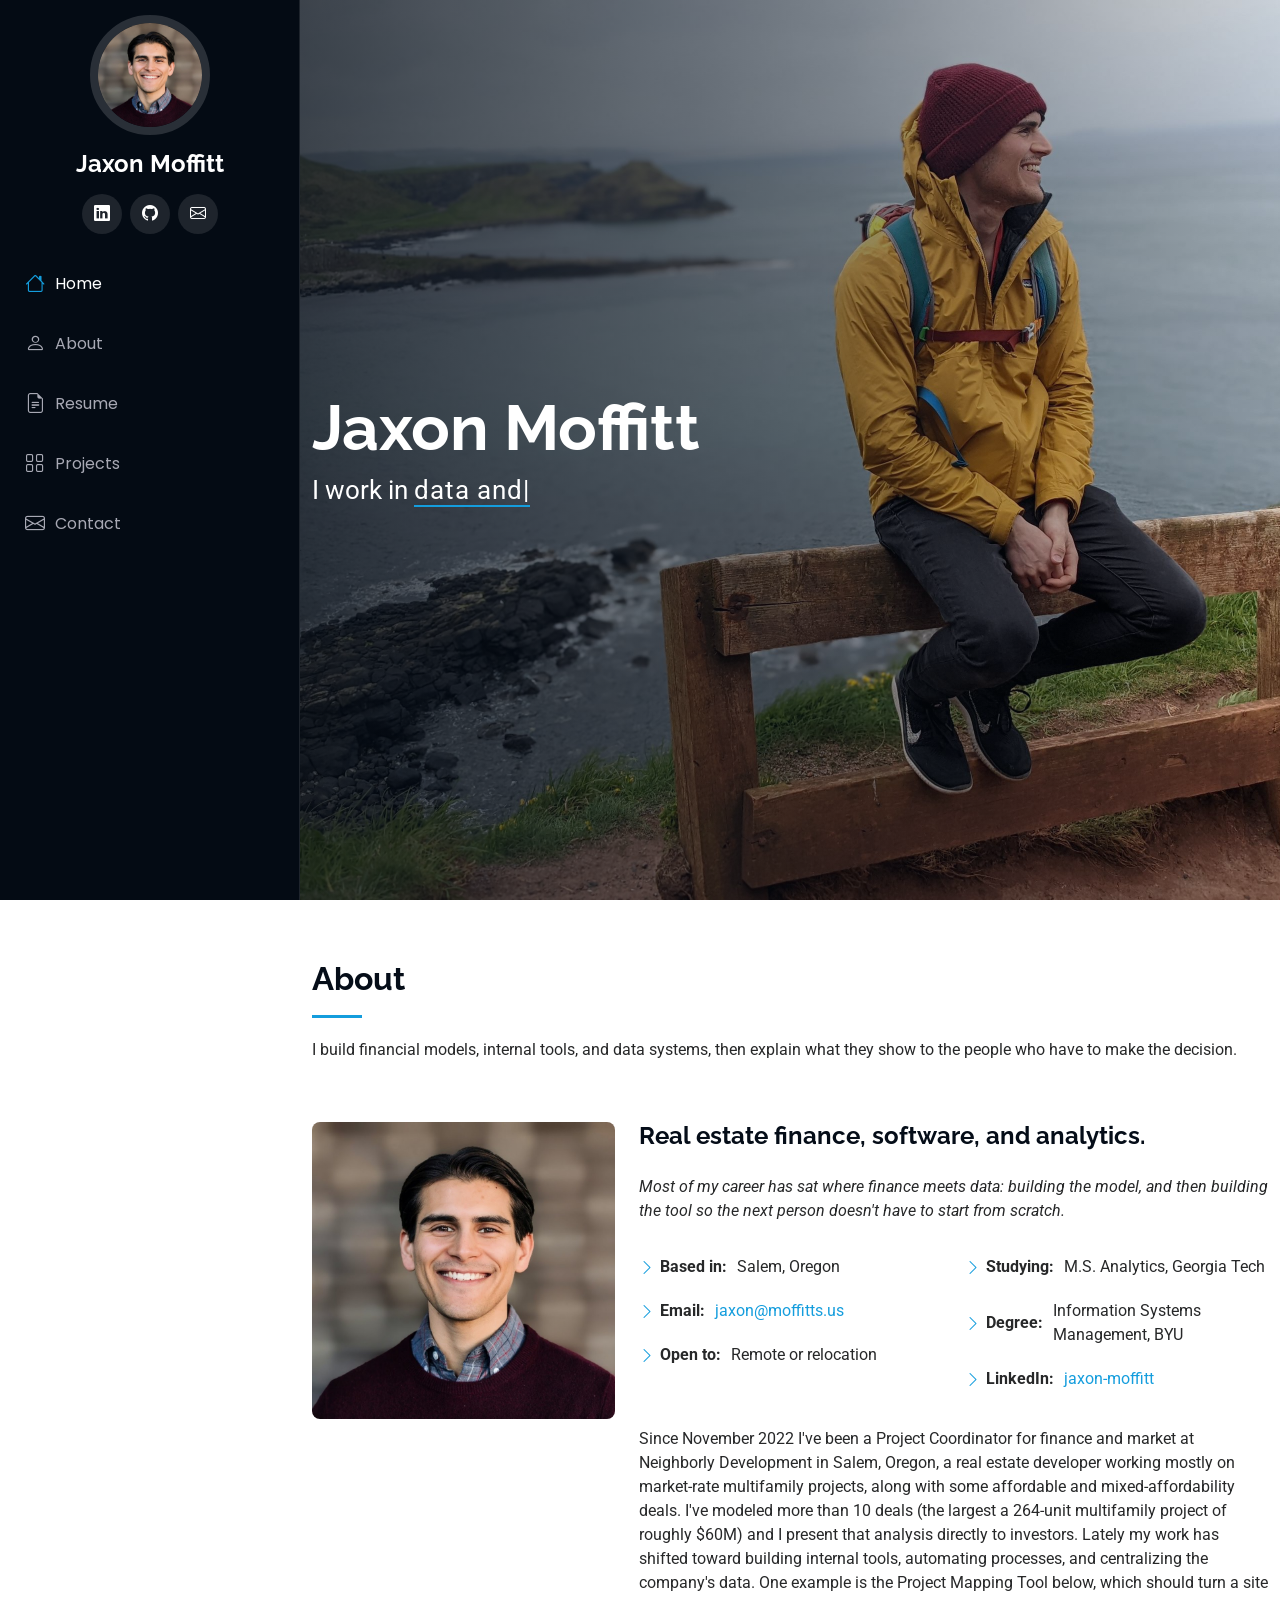
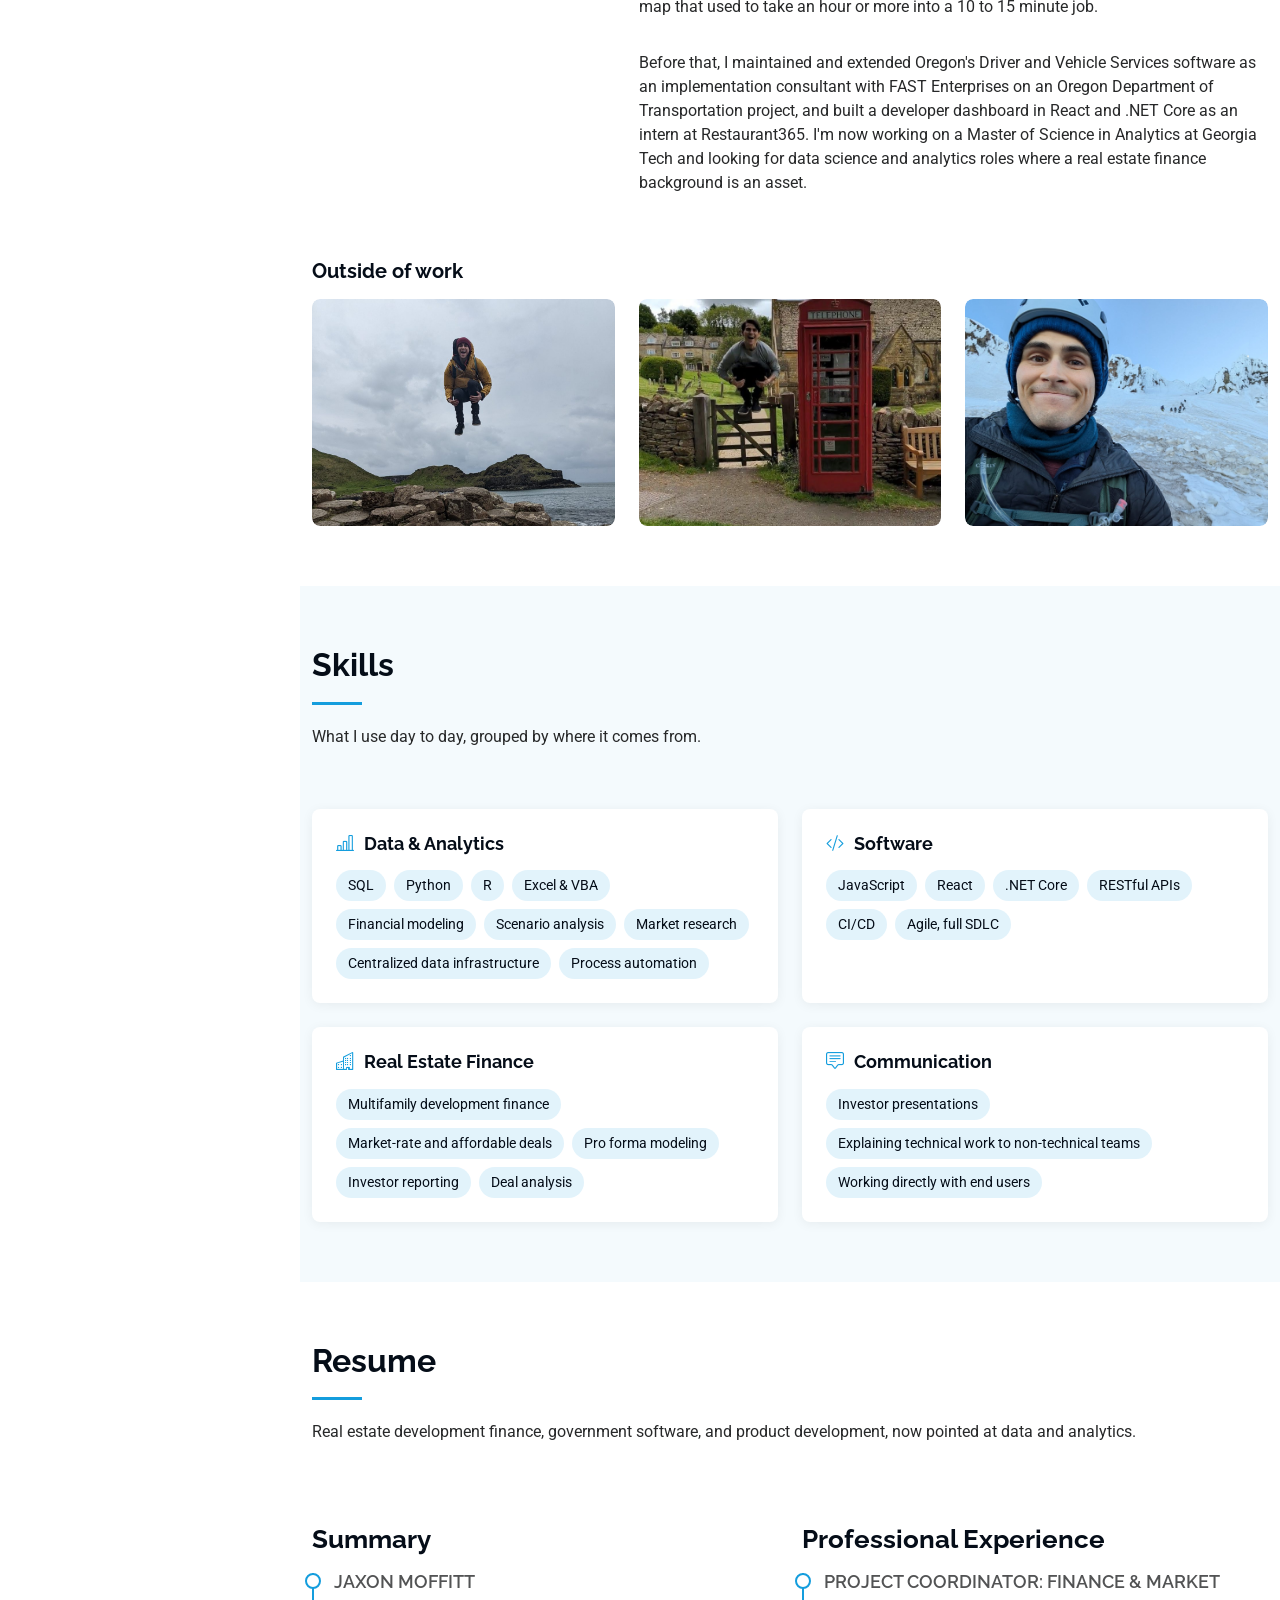
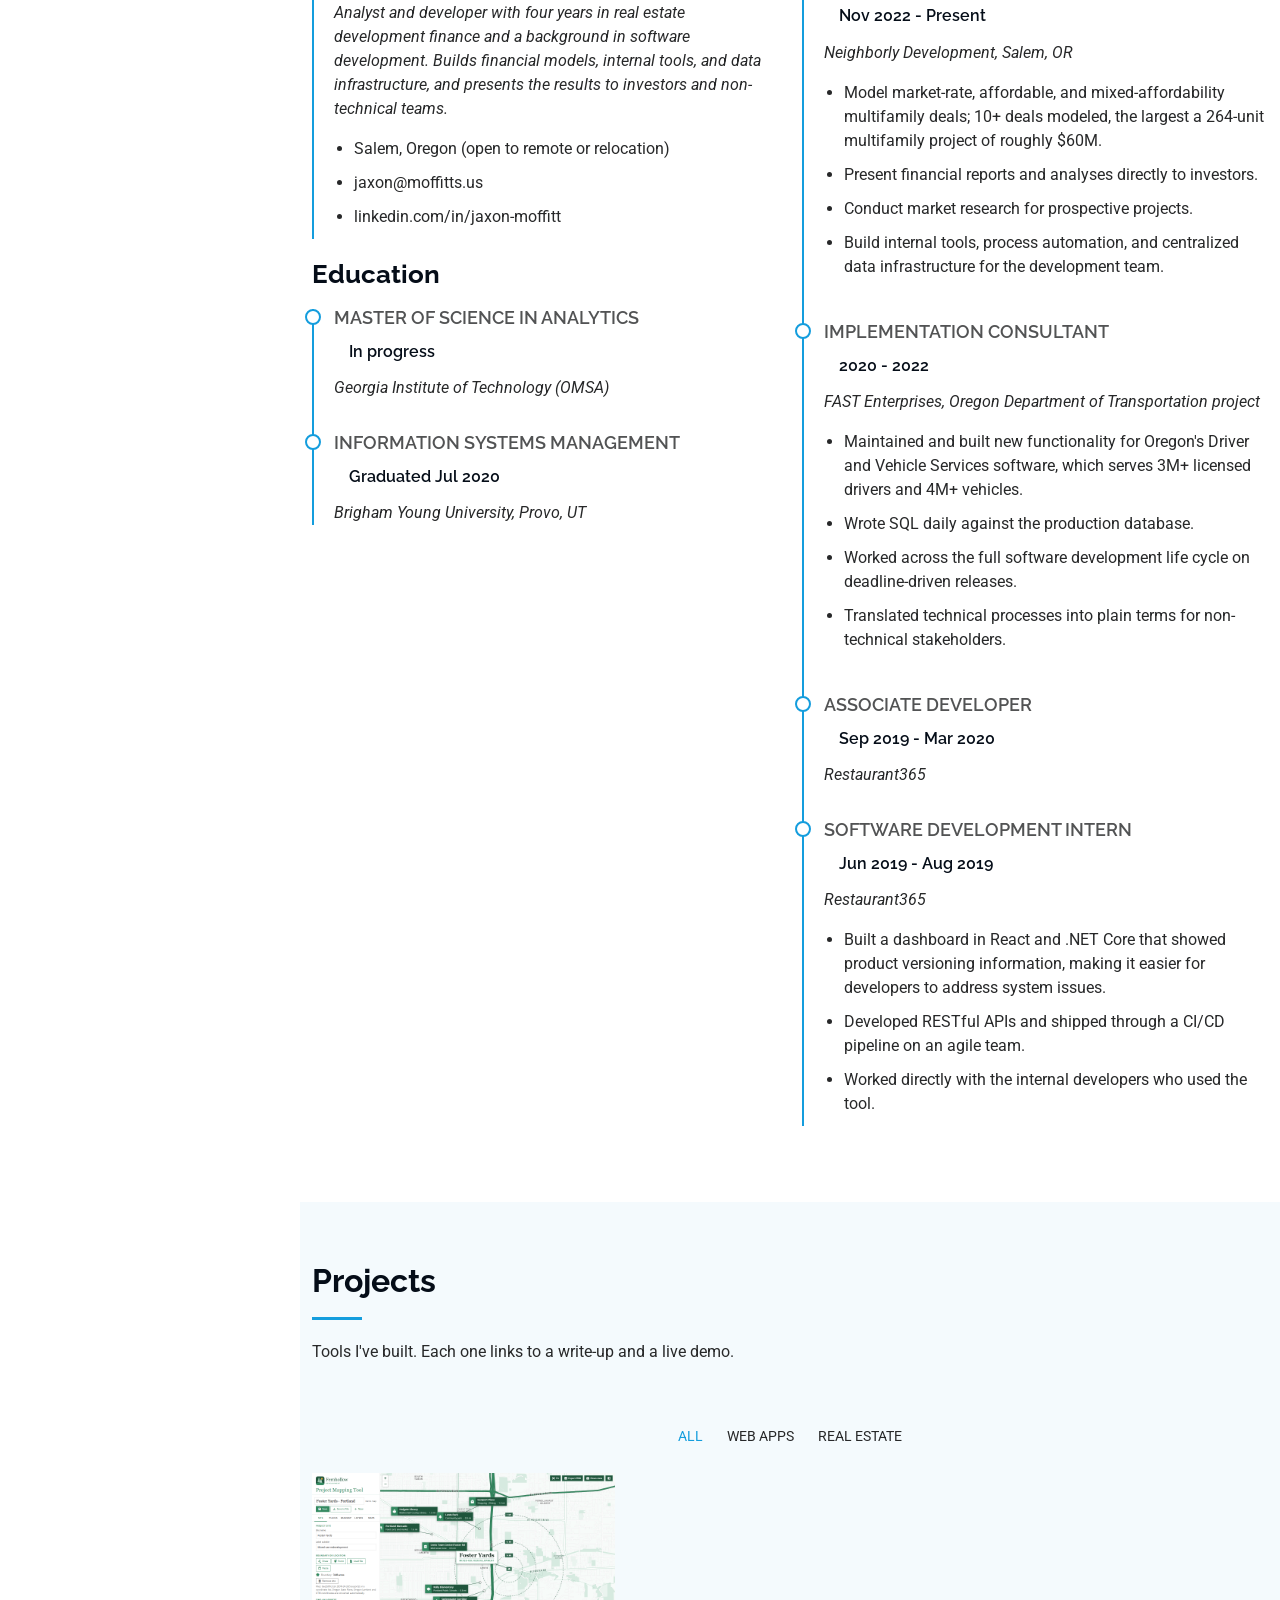
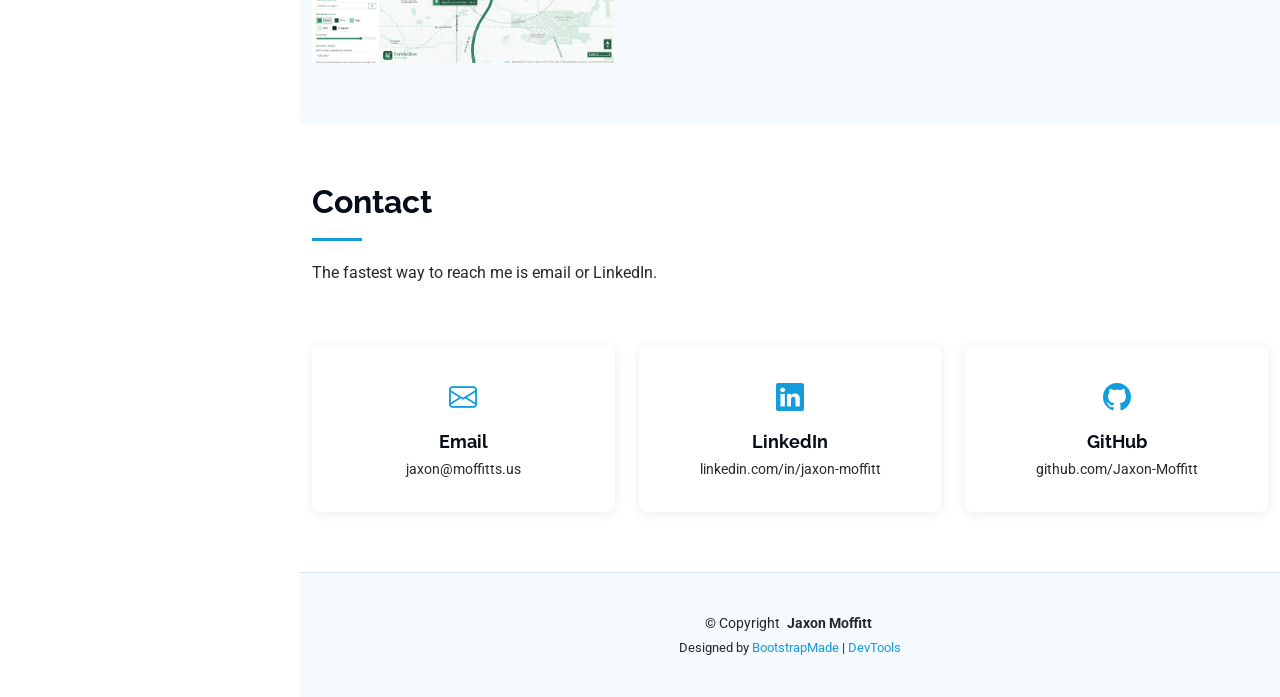
==== index.html @ 182c4005 "Add Restaurant365 Associate Developer role; trim resume and skills - Add Associate Developer, Restau" ====
<!DOCTYPE html>
<html lang="en">

<head>
  <meta charset="utf-8">
  <meta content="width=device-width, initial-scale=1.0" name="viewport">
  <title>Jaxon Moffitt | Data, Analytics &amp; Real Estate Finance</title>
  <meta content="Portfolio of Jaxon Moffitt: data and analytics, internal tools, and real estate development finance." name="description">
  <meta content="Jaxon Moffitt, data analytics, real estate finance, multifamily development, financial modeling, SQL, portfolio" name="keywords">

  <!-- Favicons -->
  <link href="assets/img/favicon.svg" rel="icon" type="image/svg+xml">
  <link href="assets/img/favicon.png" rel="icon" type="image/png">
  <link href="assets/img/apple-touch-icon.png" rel="apple-touch-icon">

  <!-- Fonts -->
  <link href="https://fonts.googleapis.com" rel="preconnect">
  <link href="https://fonts.gstatic.com" rel="preconnect" crossorigin>
  <link href="https://fonts.googleapis.com/css2?family=Roboto:ital,wght@0,300;0,400;0,500;0,700;1,400&family=Poppins:wght@300;400;500;600;700&family=Raleway:wght@400;500;600;700;800&display=swap" rel="stylesheet">

  <!-- Vendor CSS Files -->
  <link href="assets/vendor/bootstrap/css/bootstrap.min.css" rel="stylesheet">
  <link href="assets/vendor/bootstrap-icons/bootstrap-icons.css" rel="stylesheet">
  <link href="assets/vendor/aos/aos.css" rel="stylesheet">
  <link href="assets/vendor/glightbox/css/glightbox.min.css" rel="stylesheet">

  <!-- Main CSS File -->
  <link href="assets/css/main.css" rel="stylesheet">
  <link href="assets/css/custom.css" rel="stylesheet">

  <!-- =======================================================
  * Template Name: iPortfolio
  * Template URL: https://bootstrapmade.com/iportfolio-bootstrap-portfolio-websites-template/
  * Updated: Jun 29 2024 with Bootstrap v5.3.3
  * Author: BootstrapMade.com
  * License: https://bootstrapmade.com/license/
  ======================================================== -->
</head>

<body class="index-page">

  <header id="header" class="header dark-background d-flex flex-column">
    <i class="header-toggle d-xl-none bi bi-list"></i>

    <div class="profile-img">
      <img src="assets/img/site/profile.jpg" alt="Jaxon Moffitt" class="img-fluid rounded-circle">
    </div>

    <a href="index.html" class="logo d-flex align-items-center justify-content-center">
      <h1 class="sitename">Jaxon Moffitt</h1>
    </a>

    <div class="social-links text-center">
      <a href="https://www.linkedin.com/in/jaxon-moffitt" class="linkedin" target="_blank" rel="noopener" aria-label="LinkedIn"><i class="bi bi-linkedin"></i></a>
      <a href="https://github.com/Jaxon-Moffitt" class="github" target="_blank" rel="noopener" aria-label="GitHub"><i class="bi bi-github"></i></a>
      <a href="mailto:jaxon@moffitts.us" class="email" aria-label="Email"><i class="bi bi-envelope"></i></a>
    </div>

    <nav id="navmenu" class="navmenu">
      <ul>
        <li><a href="#hero" class="active"><i class="bi bi-house navicon"></i>Home</a></li>
        <li><a href="#about"><i class="bi bi-person navicon"></i> About</a></li>
        <li><a href="#resume"><i class="bi bi-file-earmark-text navicon"></i> Resume</a></li>
        <li><a href="#portfolio"><i class="bi bi-grid navicon"></i> Projects</a></li>
        <li><a href="#contact"><i class="bi bi-envelope navicon"></i> Contact</a></li>
      </ul>
    </nav>

  </header>

  <main class="main">

    <!-- Hero Section -->
    <section id="hero" class="hero section dark-background">

      <img src="assets/img/site/hero.jpg" alt="" data-aos="fade-in" class="">

      <div class="container" data-aos="fade-up" data-aos-delay="100">
        <h2>Jaxon Moffitt</h2>
        <p>I work in <span class="typed" data-typed-items="data and analytics, real estate finance, internal tools, process automation">data and analytics</span><span class="typed-cursor typed-cursor--blink" aria-hidden="true"></span><span class="typed-cursor typed-cursor--blink" aria-hidden="true"></span></p>
      </div>

    </section><!-- /Hero Section -->

    <!-- About Section -->
    <section id="about" class="about section">

      <!-- Section Title -->
      <div class="container section-title" data-aos="fade-up">
        <h2>About</h2>
        <p>I build financial models, internal tools, and data systems, then explain what they show to the people who have to make the decision.</p>
      </div><!-- End Section Title -->

      <div class="container" data-aos="fade-up" data-aos-delay="100">

        <div class="row gy-4 justify-content-center">
          <div class="col-lg-4">
            <img src="assets/img/site/about.jpg" class="img-fluid about-photo" alt="Jaxon Moffitt">
          </div>
          <div class="col-lg-8 content">
            <h2>Real estate finance, software, and analytics.</h2>
            <p class="fst-italic py-3">
              Most of my career has sat where finance meets data: building the model, and then building the tool so the next person doesn't have to start from scratch.
            </p>
            <div class="row">
              <div class="col-lg-6">
                <ul>
                  <li><i class="bi bi-chevron-right"></i> <strong>Based in:</strong> <span>Salem, Oregon</span></li>
                  <li><i class="bi bi-chevron-right"></i> <strong>Email:</strong> <span><a href="mailto:jaxon@moffitts.us">jaxon@moffitts.us</a></span></li>
                  <li><i class="bi bi-chevron-right"></i> <strong>Open to:</strong> <span>Remote or relocation</span></li>
                </ul>
              </div>
              <div class="col-lg-6">
                <ul>
                  <li><i class="bi bi-chevron-right"></i> <strong>Studying:</strong> <span>M.S. Analytics, Georgia Tech</span></li>
                  <li><i class="bi bi-chevron-right"></i> <strong>Degree:</strong> <span>Information Systems Management, BYU</span></li>
                  <li><i class="bi bi-chevron-right"></i> <strong>LinkedIn:</strong> <span><a href="https://www.linkedin.com/in/jaxon-moffitt" target="_blank" rel="noopener">jaxon-moffitt</a></span></li>
                </ul>
              </div>
            </div>
            <p class="py-3">
              Since November 2022 I've been a Project Coordinator for finance and market at Neighborly Development in Salem, Oregon, a real estate developer working mostly on market-rate multifamily projects, along with some affordable and mixed-affordability deals. I've modeled more than 10 deals (the largest a 264-unit multifamily project of roughly $60M) and I present that analysis directly to investors. Lately my work has shifted toward building internal tools, automating processes, and centralizing the company's data. One example is the Project Mapping Tool below, which should turn a site map that used to take an hour or more into a 10 to 15 minute job.
            </p>
            <p>
              Before that, I maintained and extended Oregon's Driver and Vehicle Services software as an implementation consultant with FAST Enterprises on an Oregon Department of Transportation project, and built a developer dashboard in React and .NET Core as an intern at Restaurant365. I'm now working on a Master of Science in Analytics at Georgia Tech and looking for data science and analytics roles where a real estate finance background is an asset.
            </p>
          </div>
        </div>

        <div class="life-photos" data-aos="fade-up" data-aos-delay="150">
          <h3>Outside of work</h3>
          <div class="row gy-3">
            <div class="col-md-4">
              <a href="assets/img/site/life-causeway-jump.jpg" class="glightbox" data-gallery="life"><img src="assets/img/site/life-causeway-jump.jpg" class="img-fluid" alt="Jaxon jumping on the basalt columns of the Giant's Causeway"></a>
            </div>
            <div class="col-md-4">
              <a href="assets/img/site/life-phone-box.jpg" class="glightbox" data-gallery="life"><img src="assets/img/site/life-phone-box.jpg" class="img-fluid" alt="Jaxon jumping next to a red telephone box"></a>
            </div>
            <div class="col-md-4">
              <a href="assets/img/site/life-mountain.jpg" class="glightbox" data-gallery="life"><img src="assets/img/site/life-mountain.jpg" class="img-fluid" alt="Jaxon in a climbing helmet on a snowy mountain"></a>
            </div>
          </div>
        </div>

      </div>

    </section><!-- /About Section -->

    <!-- Skills Section -->
    <section id="skills" class="skills section light-background">

      <!-- Section Title -->
      <div class="container section-title" data-aos="fade-up">
        <h2>Skills</h2>
        <p>What I use day to day, grouped by where it comes from.</p>
      </div><!-- End Section Title -->

      <div class="container" data-aos="fade-up" data-aos-delay="100">

        <div class="row gy-4">

          <div class="col-lg-6">
            <div class="skill-group">
              <h4><i class="bi bi-bar-chart-line"></i> Data &amp; Analytics</h4>
              <ul class="skill-tags">
                <li>SQL</li>
                <li>Python</li>
                <li>R</li>
                <li>Excel &amp; VBA</li>
                <li>Financial modeling</li>
                <li>Scenario analysis</li>
                <li>Market research</li>
                <li>Centralized data infrastructure</li>
                <li>Process automation</li>
              </ul>
            </div>
          </div>

          <div class="col-lg-6">
            <div class="skill-group">
              <h4><i class="bi bi-code-slash"></i> Software</h4>
              <ul class="skill-tags">
                <li>JavaScript</li>
                <li>React</li>
                <li>.NET Core</li>
                <li>RESTful APIs</li>
                <li>CI/CD</li>
                <li>Agile, full SDLC</li>
              </ul>
            </div>
          </div>

          <div class="col-lg-6">
            <div class="skill-group">
              <h4><i class="bi bi-buildings"></i> Real Estate Finance</h4>
              <ul class="skill-tags">
                <li>Multifamily development finance</li>
                <li>Market-rate and affordable deals</li>
                <li>Pro forma modeling</li>
                <li>Investor reporting</li>
                <li>Deal analysis</li>
              </ul>
            </div>
          </div>

          <div class="col-lg-6">
            <div class="skill-group">
              <h4><i class="bi bi-chat-square-text"></i> Communication</h4>
              <ul class="skill-tags">
                <li>Investor presentations</li>
                <li>Explaining technical work to non-technical teams</li>
                <li>Working directly with end users</li>
              </ul>
            </div>
          </div>

        </div>

      </div>

    </section><!-- /Skills Section -->

    <!-- Resume Section -->
    <section id="resume" class="resume section">

      <!-- Section Title -->
      <div class="container section-title" data-aos="fade-up">
        <h2>Resume</h2>
        <p>Real estate development finance, government software, and product development, now pointed at data and analytics.</p>
      </div><!-- End Section Title -->

      <div class="container">

        <div class="row">

          <div class="col-lg-6" data-aos="fade-up" data-aos-delay="100">
            <h3 class="resume-title">Summary</h3>

            <div class="resume-item pb-0">
              <h4>Jaxon Moffitt</h4>
              <p><em>Analyst and developer with four years in real estate development finance and a background in software development. Builds financial models, internal tools, and data infrastructure, and presents the results to investors and non-technical teams.</em></p>
              <ul>
                <li>Salem, Oregon (open to remote or relocation)</li>
                <li><a href="mailto:jaxon@moffitts.us">jaxon@moffitts.us</a></li>
                <li><a href="https://www.linkedin.com/in/jaxon-moffitt" target="_blank" rel="noopener">linkedin.com/in/jaxon-moffitt</a></li>
              </ul>
            </div><!-- End Resume Item -->

            <h3 class="resume-title">Education</h3>
            <div class="resume-item">
              <h4>Master of Science in Analytics</h4>
              <h5>In progress</h5>
              <p><em>Georgia Institute of Technology (OMSA)</em></p>
            </div><!-- End Resume Item -->

            <div class="resume-item">
              <h4>Information Systems Management</h4>
              <h5>Graduated Jul 2020</h5>
              <p><em>Brigham Young University, Provo, UT</em></p>
            </div><!-- End Resume Item -->

          </div>

          <div class="col-lg-6" data-aos="fade-up" data-aos-delay="200">
            <h3 class="resume-title">Professional Experience</h3>

            <div class="resume-item">
              <h4>Project Coordinator: Finance &amp; Market</h4>
              <h5>Nov 2022 - Present</h5>
              <p><em>Neighborly Development, Salem, OR</em></p>
              <ul>
                <li>Model market-rate, affordable, and mixed-affordability multifamily deals; 10+ deals modeled, the largest a 264-unit multifamily project of roughly $60M.</li>
                <li>Present financial reports and analyses directly to investors.</li>
                <li>Conduct market research for prospective projects.</li>
                <li>Build internal tools, process automation, and centralized data infrastructure for the development team.</li>
              </ul>
            </div><!-- End Resume Item -->

            <div class="resume-item">
              <h4>Implementation Consultant</h4>
              <h5>2020 - 2022</h5>
              <p><em>FAST Enterprises, Oregon Department of Transportation project</em></p>
              <ul>
                <li>Maintained and built new functionality for Oregon's Driver and Vehicle Services software, which serves 3M+ licensed drivers and 4M+ vehicles.</li>
                <li>Wrote SQL daily against the production database.</li>
                <li>Worked across the full software development life cycle on deadline-driven releases.</li>
                <li>Translated technical processes into plain terms for non-technical stakeholders.</li>
              </ul>
            </div><!-- End Resume Item -->

            <div class="resume-item">
              <h4>Associate Developer</h4>
              <h5>Sep 2019 - Mar 2020</h5>
              <p><em>Restaurant365</em></p>
              <!-- TODO: add 2-3 bullets once Jaxon describes this role -->
            </div><!-- End Resume Item -->

            <div class="resume-item">
              <h4>Software Development Intern</h4>
              <h5>Jun 2019 - Aug 2019</h5>
              <p><em>Restaurant365</em></p>
              <ul>
                <li>Built a dashboard in React and .NET Core that showed product versioning information, making it easier for developers to address system issues.</li>
                <li>Developed RESTful APIs and shipped through a CI/CD pipeline on an agile team.</li>
                <li>Worked directly with the internal developers who used the tool.</li>
              </ul>
            </div><!-- End Resume Item -->

          </div>

        </div>

      </div>

    </section><!-- /Resume Section -->

    <!-- Portfolio Section -->
    <section id="portfolio" class="portfolio section light-background">

      <!-- Section Title -->
      <div class="container section-title" data-aos="fade-up">
        <h2>Projects</h2>
        <p>Tools I've built. Each one links to a write-up and a live demo.</p>
      </div><!-- End Section Title -->

      <div class="container">

        <div class="isotope-layout" data-default-filter="*" data-layout="masonry" data-sort="original-order">

          <ul class="portfolio-filters isotope-filters" data-aos="fade-up" data-aos-delay="100">
            <li data-filter="*" class="filter-active">All</li>
            <li data-filter=".filter-webapp">Web Apps</li>
            <li data-filter=".filter-realestate">Real Estate</li>
          </ul><!-- End Portfolio Filters -->

          <div class="row gy-4 isotope-container" data-aos="fade-up" data-aos-delay="200">

            <!--
              To add a project: copy this block, change the filter classes, image, title and links,
              and create a details page from project-mapping-tool.html.
            -->
            <div class="col-lg-4 col-md-6 portfolio-item isotope-item filter-webapp filter-realestate">
              <div class="portfolio-content h-100">
                <img src="assets/img/portfolio-projects/project-mapping-tool.png" class="img-fluid" alt="Project Mapping Tool showing a site with distance rings and nearby place callouts">
                <div class="portfolio-info">
                  <h4>Project Mapping Tool</h4>
                  <p>Built for Neighborly Development: site maps in minutes instead of hours</p>
                  <a href="assets/img/portfolio-projects/project-mapping-tool.png" title="Project Mapping Tool" data-gallery="portfolio-gallery" class="glightbox preview-link"><i class="bi bi-zoom-in"></i></a>
                  <a href="project-mapping-tool.html" title="More Details" class="details-link"><i class="bi bi-link-45deg"></i></a>
                </div>
              </div>
            </div><!-- End Portfolio Item -->

          </div><!-- End Portfolio Container -->

        </div>

      </div>

    </section><!-- /Portfolio Section -->

    <!-- Contact Section -->
    <section id="contact" class="contact section">

      <!-- Section Title -->
      <div class="container section-title" data-aos="fade-up">
        <h2>Contact</h2>
        <p>The fastest way to reach me is email or LinkedIn.</p>
      </div><!-- End Section Title -->

      <div class="container" data-aos="fade-up" data-aos-delay="100">

        <div class="row gy-4 justify-content-center">

          <div class="col-lg-4 col-md-6">
            <a class="contact-card" href="mailto:jaxon@moffitts.us">
              <i class="bi bi-envelope"></i>
              <h3>Email</h3>
              <p>jaxon@moffitts.us</p>
            </a>
          </div>

          <div class="col-lg-4 col-md-6">
            <a class="contact-card" href="https://www.linkedin.com/in/jaxon-moffitt" target="_blank" rel="noopener">
              <i class="bi bi-linkedin"></i>
              <h3>LinkedIn</h3>
              <p>linkedin.com/in/jaxon-moffitt</p>
            </a>
          </div>

          <div class="col-lg-4 col-md-6">
            <a class="contact-card" href="https://github.com/Jaxon-Moffitt" target="_blank" rel="noopener">
              <i class="bi bi-github"></i>
              <h3>GitHub</h3>
              <p>github.com/Jaxon-Moffitt</p>
            </a>
          </div>

        </div>

      </div>

    </section><!-- /Contact Section -->

  </main>

  <footer id="footer" class="footer position-relative light-background">

    <div class="container">
      <div class="copyright text-center ">
        <p>© <span>Copyright</span> <strong class="px-1 sitename">Jaxon Moffitt</strong></p>
      </div>
      <div class="credits">
        <!-- Licensing information: https://bootstrapmade.com/license/ (free version requires these credit links) -->
        Designed by <a href="https://bootstrapmade.com/">BootstrapMade</a> | <a href="https://bootstrapmade.com/tools/">DevTools</a>
      </div>
    </div>

  </footer>

  <!-- Scroll Top -->
  <a href="#" id="scroll-top" class="scroll-top d-flex align-items-center justify-content-center"><i class="bi bi-arrow-up-short"></i></a>

  <!-- Preloader -->
  <div id="preloader"></div>

  <!-- Vendor JS Files -->
  <script src="assets/vendor/bootstrap/js/bootstrap.bundle.min.js"></script>
  <script src="assets/vendor/aos/aos.js"></script>
  <script src="assets/vendor/typed.js/typed.umd.js"></script>
  <script src="assets/vendor/glightbox/js/glightbox.min.js"></script>
  <script src="assets/vendor/imagesloaded/imagesloaded.pkgd.min.js"></script>
  <script src="assets/vendor/isotope-layout/isotope.pkgd.min.js"></script>

  <!-- Main JS File -->
  <script src="assets/js/main.js"></script>

</body>

</html>
---- assets/css/main.css ----
/**
* Template Name: iPortfolio
* Template URL: https://bootstrapmade.com/iportfolio-bootstrap-portfolio-websites-template/
* Updated: Jun 29 2024 with Bootstrap v5.3.3
* Author: BootstrapMade.com
* License: https://bootstrapmade.com/license/
*/

/*--------------------------------------------------------------
# Font & Color Variables
# Help: https://bootstrapmade.com/color-system/
--------------------------------------------------------------*/
/* Fonts */
:root {
  --default-font: "Roboto",  system-ui, -apple-system, "Segoe UI", Roboto, "Helvetica Neue", Arial, "Noto Sans", "Liberation Sans", sans-serif, "Apple Color Emoji", "Segoe UI Emoji", "Segoe UI Symbol", "Noto Color Emoji";
  --heading-font: "Raleway",  sans-serif;
  --nav-font: "Poppins",  sans-serif;
}

/* Global Colors - The following color variables are used throughout the website. Updating them here will change the color scheme of the entire website */
:root { 
  --background-color: #ffffff; /* Background color for the entire website, including individual sections */
  --default-color: #272829; /* Default color used for the majority of the text content across the entire website */
  --heading-color: #050d18; /* Color for headings, subheadings and title throughout the website */
  --accent-color: #149ddd; /* Accent color that represents your brand on the website. It's used for buttons, links, and other elements that need to stand out */
  --surface-color: #ffffff; /* The surface color is used as a background of boxed elements within sections, such as cards, icon boxes, or other elements that require a visual separation from the global background. */
  --contrast-color: #ffffff; /* Contrast color for text, ensuring readability against backgrounds of accent, heading, or default colors. */
}

/* Nav Menu Colors - The following color variables are used specifically for the navigation menu. They are separate from the global colors to allow for more customization options */
:root {
  --nav-color: #a8a9b4;  /* The default color of the main navmenu links */
  --nav-hover-color: #ffffff; /* Applied to main navmenu links when they are hovered over or active */
  --nav-mobile-background-color: #040b14; /* Used as the background color for mobile navigation menu */
  --nav-dropdown-background-color: #040b14; /* Used as the background color for dropdown items that appear when hovering over primary navigation items */
  --nav-dropdown-color: #a8a9b4; /* Used for navigation links of the dropdown items in the navigation menu. */
  --nav-dropdown-hover-color: #ffffff; /* Similar to --nav-hover-color, this color is applied to dropdown navigation links when they are hovered over. */
}

/* Color Presets - These classes override global colors when applied to any section or element, providing reuse of the sam color scheme. */

.light-background {
  --background-color: #f4fafd;
  --surface-color: #ffffff;
}

.dark-background {
  --background-color: #040b14;
  --default-color: #ffffff;
  --heading-color: #ffffff;
  --surface-color: #151f2b;
  --contrast-color: #ffffff;
}

/* Smooth scroll */
:root {
  scroll-behavior: smooth;
}

/*--------------------------------------------------------------
# General Styling & Shared Classes
--------------------------------------------------------------*/
body {
  color: var(--default-color);
  background-color: var(--background-color);
  font-family: var(--default-font);
}

a {
  color: var(--accent-color);
  text-decoration: none;
  transition: 0.3s;
}

a:hover {
  color: color-mix(in srgb, var(--accent-color), transparent 25%);
  text-decoration: none;
}

h1,
h2,
h3,
h4,
h5,
h6 {
  color: var(--heading-color);
  font-family: var(--heading-font);
}

/* PHP Email Form Messages
------------------------------*/
.php-email-form .error-message {
  display: none;
  background: #df1529;
  color: #ffffff;
  text-align: left;
  padding: 15px;
  margin-bottom: 24px;
  font-weight: 600;
}

.php-email-form .sent-message {
  display: none;
  color: #ffffff;
  background: #059652;
  text-align: center;
  padding: 15px;
  margin-bottom: 24px;
  font-weight: 600;
}

.php-email-form .loading {
  display: none;
  background: var(--surface-color);
  text-align: center;
  padding: 15px;
  margin-bottom: 24px;
}

.php-email-form .loading:before {
  content: "";
  display: inline-block;
  border-radius: 50%;
  width: 24px;
  height: 24px;
  margin: 0 10px -6px 0;
  border: 3px solid var(--accent-color);
  border-top-color: var(--surface-color);
  animation: php-email-form-loading 1s linear infinite;
}

@keyframes php-email-form-loading {
  0% {
    transform: rotate(0deg);
  }

  100% {
    transform: rotate(360deg);
  }
}

/*--------------------------------------------------------------
# Global Header
--------------------------------------------------------------*/
.header {
  color: var(--default-color);
  background-color: var(--background-color);
  position: fixed;
  top: 0;
  left: 0;
  bottom: 0;
  padding: 0 15px;
  width: 300px;
  transition: all ease-in-out 0.3s;
  overflow-y: auto;
  z-index: 997;
  border-right: 1px solid color-mix(in srgb, var(--default-color), transparent 90%);
}

.header .profile-img img {
  margin: 15px auto;
  display: block;
  width: 120px;
  border: 8px solid color-mix(in srgb, var(--default-color), transparent 85%);
}

.header .logo {
  line-height: 1;
  margin-bottom: 15px;
}

.header .logo img {
  max-height: 32px;
  margin-right: 8px;
}

.header .logo h1 {
  font-size: 24px;
  margin: 0;
  font-weight: 700;
  color: var(--heading-color);
}

.header .social-links {
  margin: 0 0 20px 0;
}

.header .social-links a {
  font-size: 16px;
  display: inline-flex;
  align-items: center;
  justify-content: center;
  background: color-mix(in srgb, var(--default-color), transparent 90%);
  color: var(--default-color);
  margin: 0 2px;
  border-radius: 50%;
  text-align: center;
  width: 40px;
  height: 40px;
  transition: 0.3s;
}

.header .social-links a:hover {
  color: var(--contrast-color);
  background: var(--accent-color);
}

@media (min-width: 1200px) {

  .header~main,
  .header~#footer {
    margin-left: 300px;
  }
}

@media (max-width: 1199px) {
  .header {
    left: -100%;
  }
}

.header.header-show {
  left: 0;
}

.header .header-toggle {
  color: var(--contrast-color);
  background-color: var(--accent-color);
  font-size: 22px;
  display: flex;
  align-items: center;
  justify-content: center;
  width: 40px;
  height: 40px;
  border-radius: 50%;
  cursor: pointer;
  position: fixed;
  top: 15px;
  right: 15px;
  z-index: 9999;
  transition: background-color 0.3s;
}

.header .header-toggle:hover {
  color: var(--contrast-color);
  background-color: color-mix(in srgb, var(--accent-color) 90%, white 15%);
}

/*--------------------------------------------------------------
# Navigation Menu
--------------------------------------------------------------*/
.mobile-nav-toggle {
  display: none;
}

.navmenu {
  padding: 0;
  z-index: 9997;
}

.navmenu ul {
  list-style: none;
  padding: 0 0 20px 0;
  margin: 0;
}

.navmenu a,
.navmenu a:focus {
  color: var(--nav-color);
  padding: 15px 10px;
  font-family: var(--nav-font);
  font-size: 16px;
  font-weight: 400;
  display: flex;
  align-items: center;
  white-space: nowrap;
  transition: 0.3s;
  width: 100%;
}

.navmenu a .navicon,
.navmenu a:focus .navicon {
  font-size: 20px;
  margin-right: 10px;
}

.navmenu a .toggle-dropdown,
.navmenu a:focus .toggle-dropdown {
  font-size: 12px;
  line-height: 0;
  margin-left: auto;
  width: 30px;
  height: 30px;
  display: flex;
  align-items: center;
  justify-content: center;
  border-radius: 50%;
  transition: 0.3s;
  flex-shrink: 0;
  background-color: color-mix(in srgb, var(--accent-color), transparent 90%);
}

.navmenu a .toggle-dropdown:hover,
.navmenu a:focus .toggle-dropdown:hover {
  background-color: var(--accent-color);
  color: var(--contrast-color);
}

.navmenu a:hover,
.navmenu .active,
.navmenu .active:focus {
  color: var(--nav-hover-color);
}

.navmenu a:hover .navicon,
.navmenu .active .navicon,
.navmenu .active:focus .navicon {
  color: var(--accent-color);
}

.navmenu .active .toggle-dropdown,
.navmenu .active:focus .toggle-dropdown {
  background-color: var(--accent-color);
  color: var(--contrast-color);
  transform: rotate(180deg);
}

.navmenu .dropdown {
  display: block;
}

.navmenu .dropdown a,
.navmenu .dropdown a:focus {
  color: --nav-dropdown-color;
}

.navmenu .dropdown a:hover,
.navmenu .dropdown .active,
.navmenu .dropdown .active:focus {
  color: var(--nav-dropdown-hover-color);
}

.navmenu .dropdown ul {
  position: static;
  display: none;
  z-index: 99;
  padding: 5px 10px;
  margin: 5px 10px;
  background-color: var(--nav-dropdown-background-color);
  border: 1px solid color-mix(in srgb, var(--default-color), transparent 90%);
  box-shadow: none;
  transition: all 0.5s ease-in-out;
}

.navmenu .dropdown ul ul {
  background-color: rgba(33, 37, 41, 0.1);
}

.navmenu .dropdown>.dropdown-active {
  display: block;
  background-color: rgba(33, 37, 41, 0.03);
}

/*--------------------------------------------------------------
# Global Footer
--------------------------------------------------------------*/
.footer {
  color: var(--default-color);
  background-color: var(--background-color);
  font-size: 14px;
  padding: 40px 0;
  position: relative;
  border-top: 1px solid color-mix(in srgb, var(--default-color), transparent 90%);
}

.footer .copyright p {
  margin-bottom: 0;
}

.footer .credits {
  margin-top: 4px;
  font-size: 13px;
  text-align: center;
}

/*--------------------------------------------------------------
# Preloader
--------------------------------------------------------------*/
#preloader {
  position: fixed;
  inset: 0;
  z-index: 999999;
  overflow: hidden;
  background: var(--background-color);
  transition: all 0.6s ease-out;
}

#preloader:before {
  content: "";
  position: fixed;
  top: calc(50% - 30px);
  left: calc(50% - 30px);
  border: 6px solid #ffffff;
  border-color: var(--accent-color) transparent var(--accent-color) transparent;
  border-radius: 50%;
  width: 60px;
  height: 60px;
  animation: animate-preloader 1.5s linear infinite;
}

@keyframes animate-preloader {
  0% {
    transform: rotate(0deg);
  }

  100% {
    transform: rotate(360deg);
  }
}

/*--------------------------------------------------------------
# Scroll Top Button
--------------------------------------------------------------*/
.scroll-top {
  position: fixed;
  visibility: hidden;
  opacity: 0;
  right: 15px;
  bottom: -15px;
  z-index: 99999;
  background-color: var(--accent-color);
  width: 44px;
  height: 44px;
  border-radius: 50px;
  transition: all 0.4s;
}

.scroll-top i {
  font-size: 24px;
  color: var(--contrast-color);
  line-height: 0;
}

.scroll-top:hover {
  background-color: color-mix(in srgb, var(--accent-color), transparent 20%);
  color: var(--contrast-color);
}

.scroll-top.active {
  visibility: visible;
  opacity: 1;
  bottom: 15px;
}

/*--------------------------------------------------------------
# Disable aos animation delay on mobile devices
--------------------------------------------------------------*/
@media screen and (max-width: 768px) {
  [data-aos-delay] {
    transition-delay: 0 !important;
  }
}

/*--------------------------------------------------------------
# Global Page Titles & Breadcrumbs
--------------------------------------------------------------*/
.page-title {
  color: var(--default-color);
  background-color: var(--background-color);
  padding: 25px 0;
  position: relative;
}

.page-title h1 {
  font-size: 24px;
  font-weight: 700;
}

.page-title .breadcrumbs ol {
  display: flex;
  flex-wrap: wrap;
  list-style: none;
  padding: 0;
  margin: 0;
  font-size: 14px;
  font-weight: 400;
}

.page-title .breadcrumbs ol li+li {
  padding-left: 10px;
}

.page-title .breadcrumbs ol li+li::before {
  content: "/";
  display: inline-block;
  padding-right: 10px;
  color: color-mix(in srgb, var(--default-color), transparent 70%);
}

/*--------------------------------------------------------------
# Global Sections
--------------------------------------------------------------*/
section,
.section {
  color: var(--default-color);
  background-color: var(--background-color);
  padding: 60px 0;
  overflow: clip;
}

/*--------------------------------------------------------------
# Global Section Titles
--------------------------------------------------------------*/
.section-title {
  padding-bottom: 60px;
  position: relative;
}

.section-title h2 {
  font-size: 32px;
  font-weight: 700;
  margin-bottom: 20px;
  padding-bottom: 20px;
  position: relative;
}

.section-title h2:after {
  content: "";
  position: absolute;
  display: block;
  width: 50px;
  height: 3px;
  background: var(--accent-color);
  left: 0;
  bottom: 0;
}

.section-title p {
  margin-bottom: 0;
}

/*--------------------------------------------------------------
# Hero Section
--------------------------------------------------------------*/
.hero {
  width: 100%;
  min-height: 100vh;
  position: relative;
  padding: 80px 0;
  display: flex;
  align-items: center;
  justify-content: center;
}

.hero img {
  position: absolute;
  inset: 0;
  display: block;
  width: 100%;
  height: 100%;
  object-fit: cover;
  z-index: 1;
}

.hero:before {
  content: "";
  background: color-mix(in srgb, var(--background-color), transparent 70%);
  position: absolute;
  inset: 0;
  z-index: 2;
}

.hero .container {
  position: relative;
  z-index: 3;
}

.hero h2 {
  margin: 0;
  font-size: 64px;
  font-weight: 700;
}

.hero p {
  margin: 5px 0 0 0;
  font-size: 26px;
}

.hero p span {
  letter-spacing: 1px;
  border-bottom: 2px solid var(--accent-color);
}

.hero .social-links {
  margin-top: 25px;
}

.hero .social-links a {
  font-size: 24px;
  display: inline-block;
  color: color-mix(in srgb, var(--default-color), transparent 50%);
  line-height: 1;
  margin-right: 20px;
  transition: 0.3s;
}

.hero .social-links a:hover {
  color: var(--accent-color);
}

@media (max-width: 768px) {
  .hero h2 {
    font-size: 32px;
  }

  .hero p {
    font-size: 20px;
  }
}

/*--------------------------------------------------------------
# About Section
--------------------------------------------------------------*/
.about .content h2 {
  font-weight: 700;
  font-size: 24px;
}

.about .content ul {
  list-style: none;
  padding: 0;
}

.about .content ul li {
  margin-bottom: 20px;
  display: flex;
  align-items: center;
}

.about .content ul strong {
  margin-right: 10px;
}

.about .content ul i {
  font-size: 16px;
  margin-right: 5px;
  color: var(--accent-color);
  line-height: 0;
}

/*--------------------------------------------------------------
# Stats Section
--------------------------------------------------------------*/
.stats .stats-item {
  padding: 30px;
  width: 100%;
}

.stats .stats-item i {
  color: var(--accent-color);
  display: block;
  font-size: 44px;
  float: left;
  line-height: 0;
}

.stats .stats-item .purecounter {
  color: var(--heading-color);
  font-size: 48px;
  line-height: 40px;
  display: block;
  font-weight: 700;
  margin-left: 60px;
}

.stats .stats-item p {
  color: color-mix(in srgb, var(--default-color), transparent 40%);
  padding: 15px 0 0 0;
  margin: 0 0 0 60px;
  font-family: var(--heading-font);
  font-size: 14px;
}

/*--------------------------------------------------------------
# Skills Section
--------------------------------------------------------------*/
.skills .progress {
  height: 60px;
  display: block;
  background: none;
  border-radius: 0;
}

.skills .progress .skill {
  color: var(--heading-color);
  padding: 0;
  margin: 0 0 6px 0;
  text-transform: uppercase;
  display: block;
  font-weight: 600;
  font-family: var(--heading-font);
}

.skills .progress .skill .val {
  float: right;
  font-style: normal;
}

.skills .progress-bar-wrap {
  background: color-mix(in srgb, var(--default-color), transparent 90%);
  height: 10px;
}

.skills .progress-bar {
  width: 1px;
  height: 10px;
  transition: 0.9s;
  background-color: var(--accent-color);
}

/*--------------------------------------------------------------
# Resume Section
--------------------------------------------------------------*/
.resume .resume-title {
  color: var(--heading-color);
  font-size: 26px;
  font-weight: 700;
  margin-top: 20px;
  margin-bottom: 20px;
}

.resume .resume-item {
  padding: 0 0 20px 20px;
  margin-top: -2px;
  border-left: 2px solid var(--accent-color);
  position: relative;
}

.resume .resume-item h4 {
  line-height: 18px;
  font-size: 18px;
  font-weight: 600;
  text-transform: uppercase;
  color: color-mix(in srgb, var(--default-color), transparent 20%);
  margin-bottom: 10px;
}

.resume .resume-item h5 {
  font-size: 16px;
  padding: 5px 15px;
  display: inline-block;
  font-weight: 600;
  margin-bottom: 10px;
}

.resume .resume-item ul {
  padding-left: 20px;
}

.resume .resume-item ul li {
  padding-bottom: 10px;
}

.resume .resume-item:last-child {
  padding-bottom: 0;
}

.resume .resume-item::before {
  content: "";
  position: absolute;
  width: 16px;
  height: 16px;
  border-radius: 50px;
  left: -9px;
  top: 0;
  background: var(--background-color);
  border: 2px solid var(--accent-color);
}

/*--------------------------------------------------------------
# Portfolio Section
--------------------------------------------------------------*/
.portfolio .portfolio-filters {
  padding: 0;
  margin: 0 auto 20px auto;
  list-style: none;
  text-align: center;
}

.portfolio .portfolio-filters li {
  cursor: pointer;
  display: inline-block;
  padding: 0;
  font-size: 14px;
  font-weight: 400;
  margin: 0 10px;
  line-height: 1;
  text-transform: uppercase;
  margin-bottom: 10px;
  transition: all 0.3s ease-in-out;
}

.portfolio .portfolio-filters li:hover,
.portfolio .portfolio-filters li.filter-active {
  color: var(--accent-color);
}

.portfolio .portfolio-filters li:first-child {
  margin-left: 0;
}

.portfolio .portfolio-filters li:last-child {
  margin-right: 0;
}

@media (max-width: 575px) {
  .portfolio .portfolio-filters li {
    font-size: 14px;
    margin: 0 5px;
  }
}

.portfolio .portfolio-content {
  position: relative;
  overflow: hidden;
}

.portfolio .portfolio-content img {
  transition: 0.3s;
}

.portfolio .portfolio-content .portfolio-info {
  opacity: 0;
  position: absolute;
  inset: 0;
  z-index: 3;
  transition: all ease-in-out 0.3s;
  background: rgba(0, 0, 0, 0.6);
  padding: 15px;
}

.portfolio .portfolio-content .portfolio-info h4 {
  font-size: 14px;
  padding: 5px 10px;
  font-weight: 400;
  color: #ffffff;
  display: inline-block;
  background-color: var(--accent-color);
}

.portfolio .portfolio-content .portfolio-info p {
  position: absolute;
  bottom: 10px;
  text-align: center;
  display: inline-block;
  left: 0;
  right: 0;
  font-size: 16px;
  font-weight: 600;
  color: rgba(255, 255, 255, 0.8);
}

.portfolio .portfolio-content .portfolio-info .preview-link,
.portfolio .portfolio-content .portfolio-info .details-link {
  position: absolute;
  left: calc(50% - 40px);
  font-size: 26px;
  top: calc(50% - 14px);
  color: #fff;
  transition: 0.3s;
  line-height: 1.2;
}

.portfolio .portfolio-content .portfolio-info .preview-link:hover,
.portfolio .portfolio-content .portfolio-info .details-link:hover {
  color: var(--accent-color);
}

.portfolio .portfolio-content .portfolio-info .details-link {
  left: 50%;
  font-size: 34px;
  line-height: 0;
}

.portfolio .portfolio-content:hover .portfolio-info {
  opacity: 1;
}

.portfolio .portfolio-content:hover img {
  transform: scale(1.1);
}

/*--------------------------------------------------------------
# Services Section
--------------------------------------------------------------*/
.services .service-item {
  position: relative;
}

.services .service-item .icon {
  background: var(--accent-color);
  display: flex;
  align-items: center;
  justify-content: center;
  width: 54px;
  height: 54px;
  border-radius: 50%;
  transition: 0.5s;
  border: 1px solid var(--accent-color);
  margin-right: 20px;
}

.services .service-item .icon i {
  color: var(--contrast-color);
  font-size: 24px;
  line-height: 0;
}

.services .service-item:hover .icon {
  background: var(--surface-color);
}

.services .service-item:hover .icon i {
  color: var(--accent-color);
}

.services .service-item .title {
  font-weight: 700;
  margin-bottom: 15px;
  font-size: 18px;
}

.services .service-item .title a {
  color: var(--heading-color);
}

.services .service-item .title a:hover {
  color: var(--accent-color);
}

.services .service-item .description {
  line-height: 24px;
  font-size: 14px;
}

/*--------------------------------------------------------------
# Testimonials Section
--------------------------------------------------------------*/
.testimonials .testimonials-carousel,
.testimonials .testimonials-slider {
  overflow: hidden;
}

.testimonials .testimonial-item {
  box-sizing: content-box;
  text-align: center;
  min-height: 320px;
}

.testimonials .testimonial-item .testimonial-img {
  width: 90px;
  border-radius: 50%;
  margin: 0 auto;
}

.testimonials .testimonial-item h3 {
  font-size: 18px;
  font-weight: bold;
  margin: 10px 0 5px 0;
}

.testimonials .testimonial-item h4 {
  font-size: 14px;
  color: color-mix(in srgb, var(--default-color), transparent 20%);
  margin: 0;
}

.testimonials .testimonial-item .quote-icon-left,
.testimonials .testimonial-item .quote-icon-right {
  color: color-mix(in srgb, var(--accent-color), transparent 40%);
  font-size: 26px;
  line-height: 0;
}

.testimonials .testimonial-item .quote-icon-left {
  display: inline-block;
  left: -5px;
  position: relative;
}

.testimonials .testimonial-item .quote-icon-right {
  display: inline-block;
  right: -5px;
  position: relative;
  top: 10px;
  transform: scale(-1, -1);
}

.testimonials .testimonial-item p {
  font-style: italic;
  margin: 0 15px 15px 15px;
  padding: 20px;
  background-color: var(--surface-color);
  position: relative;
  margin-bottom: 35px;
  border-radius: 6px;
  box-shadow: 0px 2px 15px rgba(0, 0, 0, 0.1);
}

.testimonials .testimonial-item p::after {
  content: "";
  width: 0;
  height: 0;
  border-top: 20px solid var(--surface-color);
  border-right: 20px solid transparent;
  border-left: 20px solid transparent;
  position: absolute;
  bottom: -20px;
  left: calc(50% - 20px);
}

.testimonials .swiper-wrapper {
  height: auto;
}

.testimonials .swiper-pagination {
  margin-top: 40px;
  position: relative;
}

.testimonials .swiper-pagination .swiper-pagination-bullet {
  width: 12px;
  height: 12px;
  background-color: var(--background-color);
  opacity: 1;
  border: 1px solid var(--accent-color);
}

.testimonials .swiper-pagination .swiper-pagination-bullet-active {
  background-color: var(--accent-color);
}

/*--------------------------------------------------------------
# Contact Section
--------------------------------------------------------------*/
.contact .info-wrap {
  background-color: var(--surface-color);
  box-shadow: 0px 0px 20px rgba(0, 0, 0, 0.1);
  padding: 30px;
}

@media (max-width: 575px) {
  .contact .info-wrap {
    padding: 20px;
  }
}

.contact .info-item {
  margin-bottom: 40px;
}

.contact .info-item i {
  font-size: 20px;
  color: var(--accent-color);
  background: color-mix(in srgb, var(--accent-color), transparent 92%);
  width: 44px;
  height: 44px;
  display: flex;
  justify-content: center;
  align-items: center;
  border-radius: 50px;
  transition: all 0.3s ease-in-out;
  margin-right: 15px;
}

.contact .info-item h3 {
  padding: 0;
  font-size: 18px;
  font-weight: 700;
  margin-bottom: 5px;
}

.contact .info-item p {
  padding: 0;
  margin-bottom: 0;
  font-size: 14px;
}

.contact .info-item:hover i {
  background: var(--accent-color);
  color: var(--contrast-color);
}

.contact .php-email-form {
  background-color: var(--surface-color);
  height: 100%;
  padding: 30px;
  box-shadow: 0px 0px 20px rgba(0, 0, 0, 0.1);
}

@media (max-width: 575px) {
  .contact .php-email-form {
    padding: 20px;
  }
}

.contact .php-email-form input[type=text],
.contact .php-email-form input[type=email],
.contact .php-email-form textarea {
  font-size: 14px;
  padding: 10px 15px;
  box-shadow: none;
  border-radius: 0;
  color: var(--default-color);
  background-color: var(--surface-color);
  border-color: color-mix(in srgb, var(--default-color), transparent 80%);
}

.contact .php-email-form input[type=text]:focus,
.contact .php-email-form input[type=email]:focus,
.contact .php-email-form textarea:focus {
  border-color: var(--accent-color);
}

.contact .php-email-form input[type=text]::placeholder,
.contact .php-email-form input[type=email]::placeholder,
.contact .php-email-form textarea::placeholder {
  color: color-mix(in srgb, var(--default-color), transparent 70%);
}

.contact .php-email-form button[type=submit] {
  color: var(--contrast-color);
  background: var(--accent-color);
  border: 0;
  padding: 10px 30px;
  transition: 0.4s;
  border-radius: 50px;
}

.contact .php-email-form button[type=submit]:hover {
  background: color-mix(in srgb, var(--accent-color), transparent 25%);
}

/*--------------------------------------------------------------
# Portfolio Details Section
--------------------------------------------------------------*/
.portfolio-details .portfolio-details-slider img {
  width: 100%;
}

.portfolio-details .portfolio-details-slider .swiper-pagination {
  margin-top: 20px;
  position: relative;
}

.portfolio-details .portfolio-details-slider .swiper-pagination .swiper-pagination-bullet {
  width: 12px;
  height: 12px;
  background-color: color-mix(in srgb, var(--default-color), transparent 85%);
  opacity: 1;
}

.portfolio-details .portfolio-details-slider .swiper-pagination .swiper-pagination-bullet-active {
  background-color: var(--accent-color);
}

.portfolio-details .portfolio-info {
  padding: 30px;
  box-shadow: 0px 0 30px rgba(0, 0, 0, 0.1);
}

.portfolio-details .portfolio-info h3 {
  font-size: 22px;
  font-weight: 700;
  margin-bottom: 20px;
  padding-bottom: 20px;
  border-bottom: 1px solid color-mix(in srgb, var(--default-color), transparent 85%);
}

.portfolio-details .portfolio-info ul {
  list-style: none;
  padding: 0;
  font-size: 15px;
}

.portfolio-details .portfolio-info ul li+li {
  margin-top: 10px;
}

.portfolio-details .portfolio-description {
  padding-top: 30px;
}

.portfolio-details .portfolio-description h2 {
  font-size: 26px;
  font-weight: 700;
  margin-bottom: 20px;
}

.portfolio-details .portfolio-description p {
  padding: 0;
  color: color-mix(in srgb, var(--default-color), transparent 30%);
}

/*--------------------------------------------------------------
# Service Details Section
--------------------------------------------------------------*/
.service-details .services-list {
  padding: 10px 30px;
  border: 1px solid color-mix(in srgb, var(--default-color), transparent 90%);
  margin-bottom: 20px;
}

.service-details .services-list a {
  display: block;
  line-height: 1;
  padding: 8px 0 8px 15px;
  border-left: 3px solid color-mix(in srgb, var(--default-color), transparent 70%);
  margin: 20px 0;
  color: color-mix(in srgb, var(--default-color), transparent 20%);
  transition: 0.3s;
}

.service-details .services-list a.active {
  color: var(--heading-color);
  font-weight: 700;
  border-color: var(--accent-color);
}

.service-details .services-list a:hover {
  border-color: var(--accent-color);
}

.service-details .services-img {
  margin-bottom: 20px;
}

.service-details h3 {
  font-size: 26px;
  font-weight: 700;
}

.service-details h4 {
  font-size: 20px;
  font-weight: 700;
}

.service-details p {
  font-size: 15px;
}

.service-details ul {
  list-style: none;
  padding: 0;
  font-size: 15px;
}

.service-details ul li {
  padding: 5px 0;
  display: flex;
  align-items: center;
}

.service-details ul i {
  font-size: 20px;
  margin-right: 8px;
  color: var(--accent-color);
}

/*--------------------------------------------------------------
# Starter Section Section
--------------------------------------------------------------*/
.starter-section {
  /* Add your styles here */
}
---- assets/css/custom.css ----
/* Site-specific additions on top of the iPortfolio template (main.css). */

/* About photo */
.about .about-photo {
  border-radius: 8px;
}

/* Skills: grouped tags instead of percentage bars */
.skills .skill-group {
  background: var(--surface-color);
  border-radius: 8px;
  padding: 24px;
  height: 100%;
  box-shadow: 0 2px 12px rgba(0, 0, 0, 0.06);
}

.skills .skill-group h4 {
  font-size: 18px;
  font-weight: 700;
  margin-bottom: 16px;
}

.skills .skill-group h4 i {
  color: var(--accent-color);
  margin-right: 6px;
}

.skills .skill-tags {
  list-style: none;
  padding: 0;
  margin: 0;
  display: flex;
  flex-wrap: wrap;
  gap: 8px;
}

.skills .skill-tags li {
  font-size: 14px;
  padding: 5px 12px;
  border-radius: 999px;
  background: color-mix(in srgb, var(--accent-color), transparent 88%);
  color: var(--heading-color);
}

/* Resume links */
.resume .resume-item a {
  color: var(--default-color);
}

.resume .resume-item a:hover {
  color: var(--accent-color);
}

/* Contact cards */
.contact .contact-card {
  display: block;
  text-align: center;
  padding: 32px 20px;
  border-radius: 8px;
  background: var(--surface-color);
  box-shadow: 0 2px 12px rgba(0, 0, 0, 0.08);
  color: var(--default-color);
  transition: transform 0.2s, box-shadow 0.2s;
  height: 100%;
}

.contact .contact-card:hover {
  transform: translateY(-4px);
  box-shadow: 0 6px 20px rgba(0, 0, 0, 0.12);
}

.contact .contact-card i {
  font-size: 28px;
  color: var(--accent-color);
}

.contact .contact-card h3 {
  font-size: 18px;
  font-weight: 700;
  margin: 12px 0 6px;
}

.contact .contact-card p {
  margin: 0;
  font-size: 14px;
  word-break: break-word;
}

/* Project details */
.portfolio-details .project-shot {
  border-radius: 8px;
  box-shadow: 0 4px 20px rgba(0, 0, 0, 0.12);
}

.portfolio-details .btn-demo {
  display: inline-block;
  margin-top: 16px;
  padding: 10px 22px;
  border-radius: 50px;
  background: var(--accent-color);
  color: var(--contrast-color);
  font-weight: 500;
}

.portfolio-details .btn-demo:hover {
  background: color-mix(in srgb, var(--accent-color), black 15%);
}

.portfolio-details .feature-list {
  padding-left: 1.2rem;
}

.portfolio-details .feature-list li {
  margin-bottom: 12px;
}

/* Hero: dark overlay on the photo so the name stays readable */
.hero img {
  object-position: 70% 0%;
}

.hero:before {
  background: linear-gradient(90deg, rgba(4, 11, 20, 0.75) 0%, rgba(4, 11, 20, 0.45) 55%, rgba(4, 11, 20, 0.15) 100%);
}

/* About: "Outside of work" photo strip */
.about .life-photos {
  margin-top: 48px;
}

.about .life-photos h3 {
  font-size: 20px;
  font-weight: 700;
  margin-bottom: 16px;
}

.about .life-photos img {
  width: 100%;
  aspect-ratio: 4 / 3;
  object-fit: cover;
  border-radius: 8px;
  transition: transform 0.3s;
}

.about .life-photos a:hover img {
  transform: scale(1.03);
}

.about .life-photos a {
  display: block;
  overflow: hidden;
  border-radius: 8px;
}
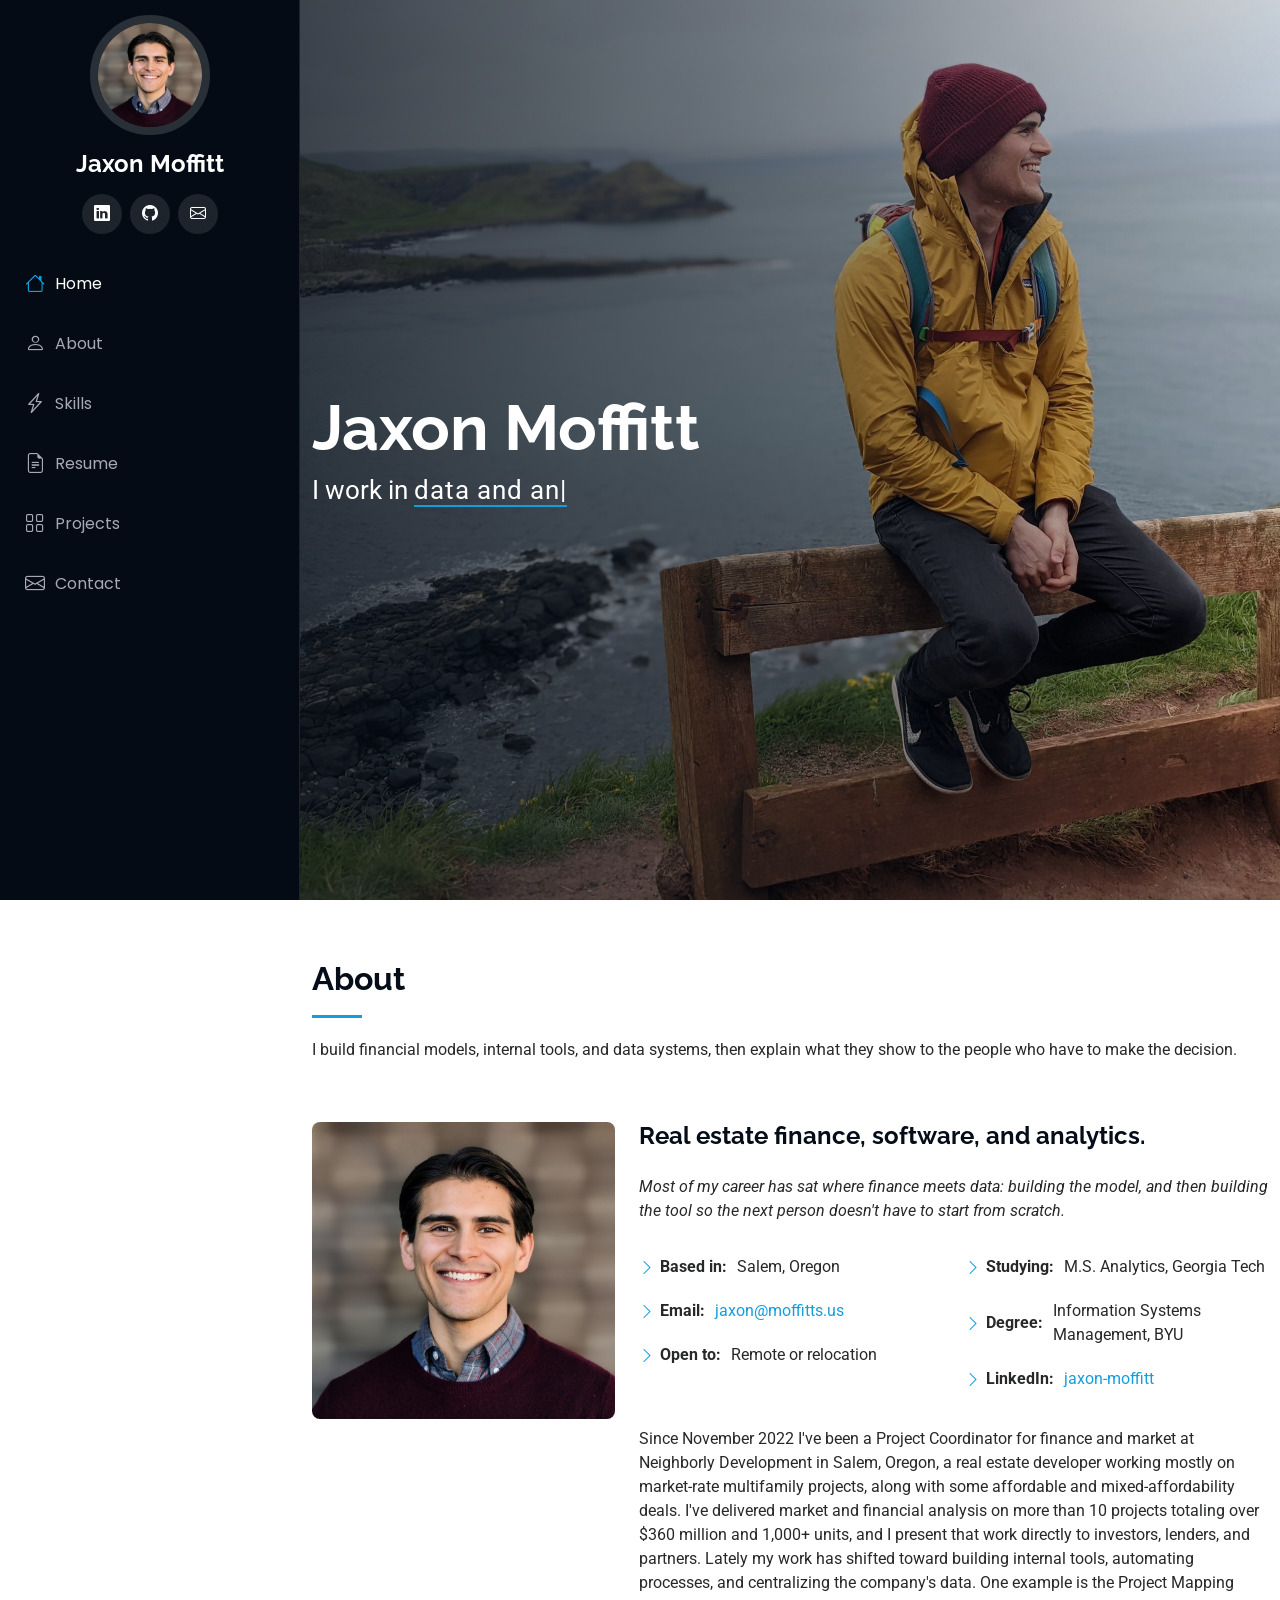
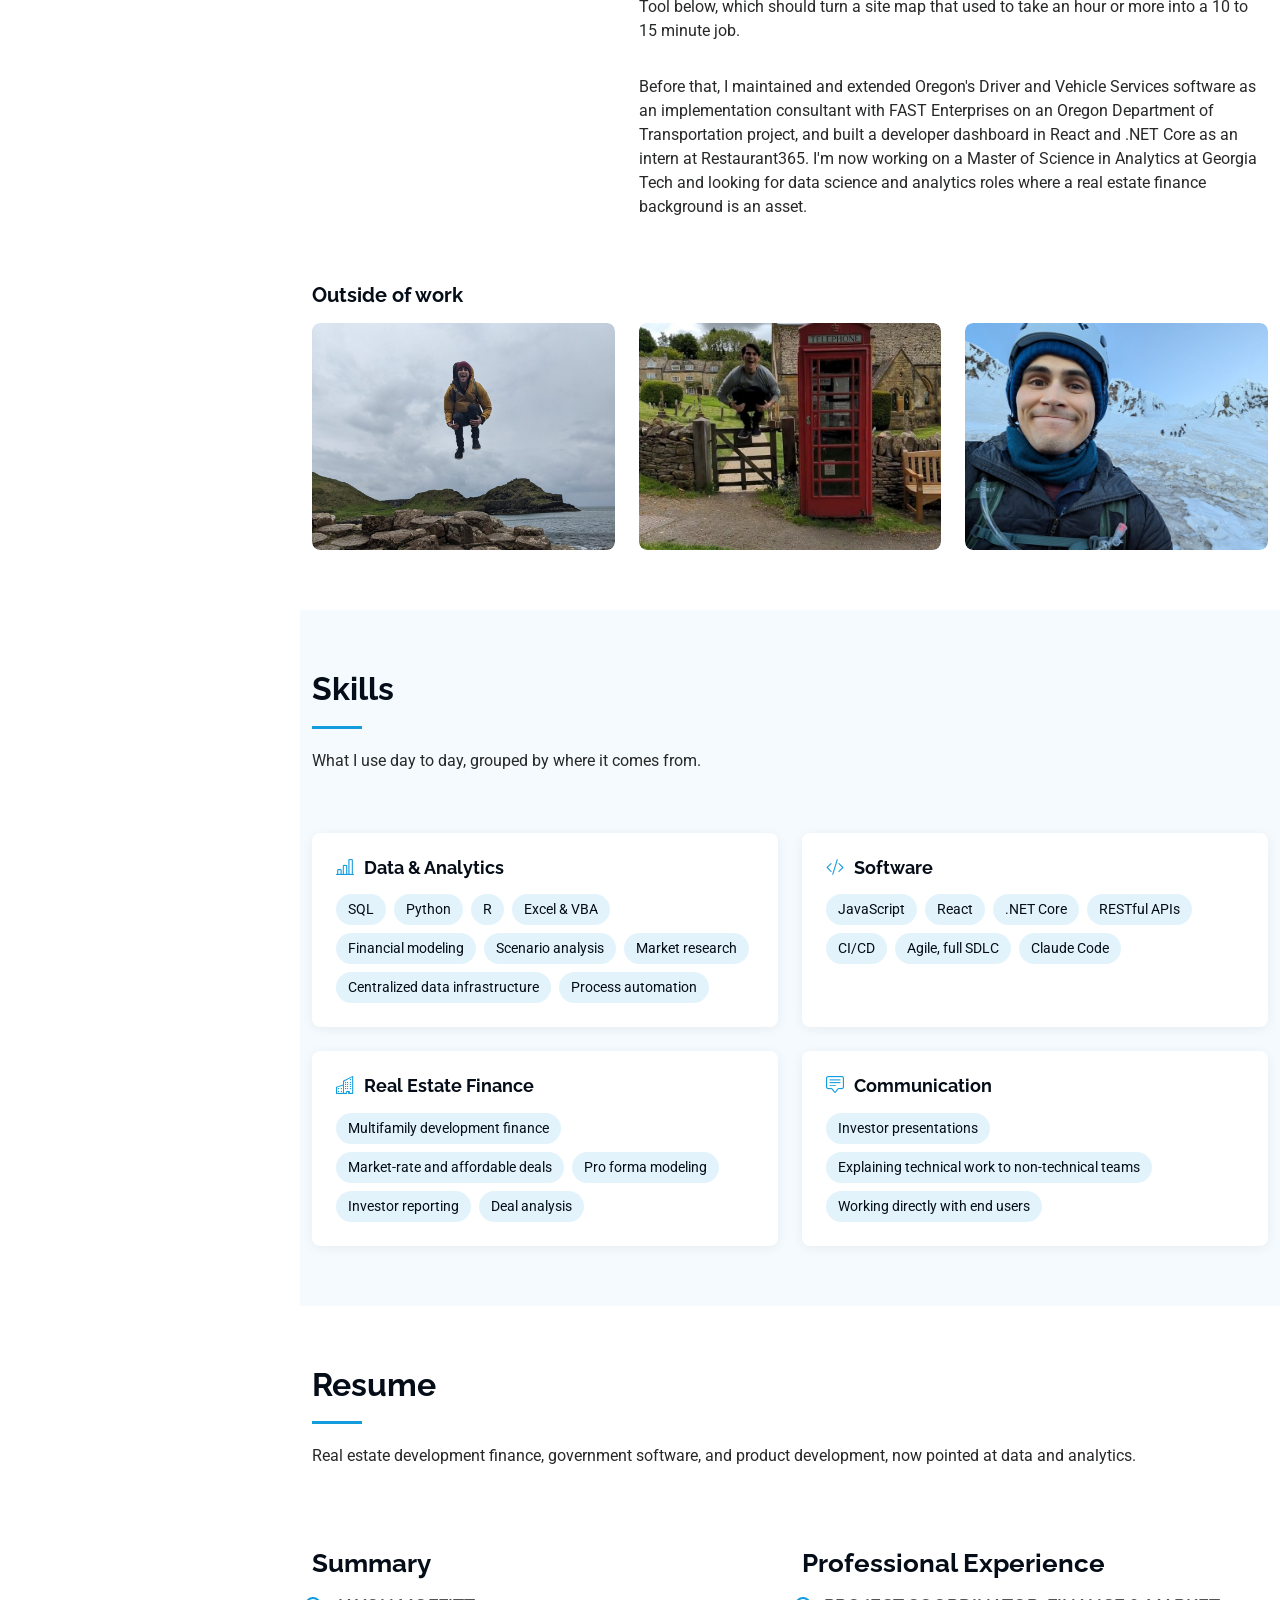
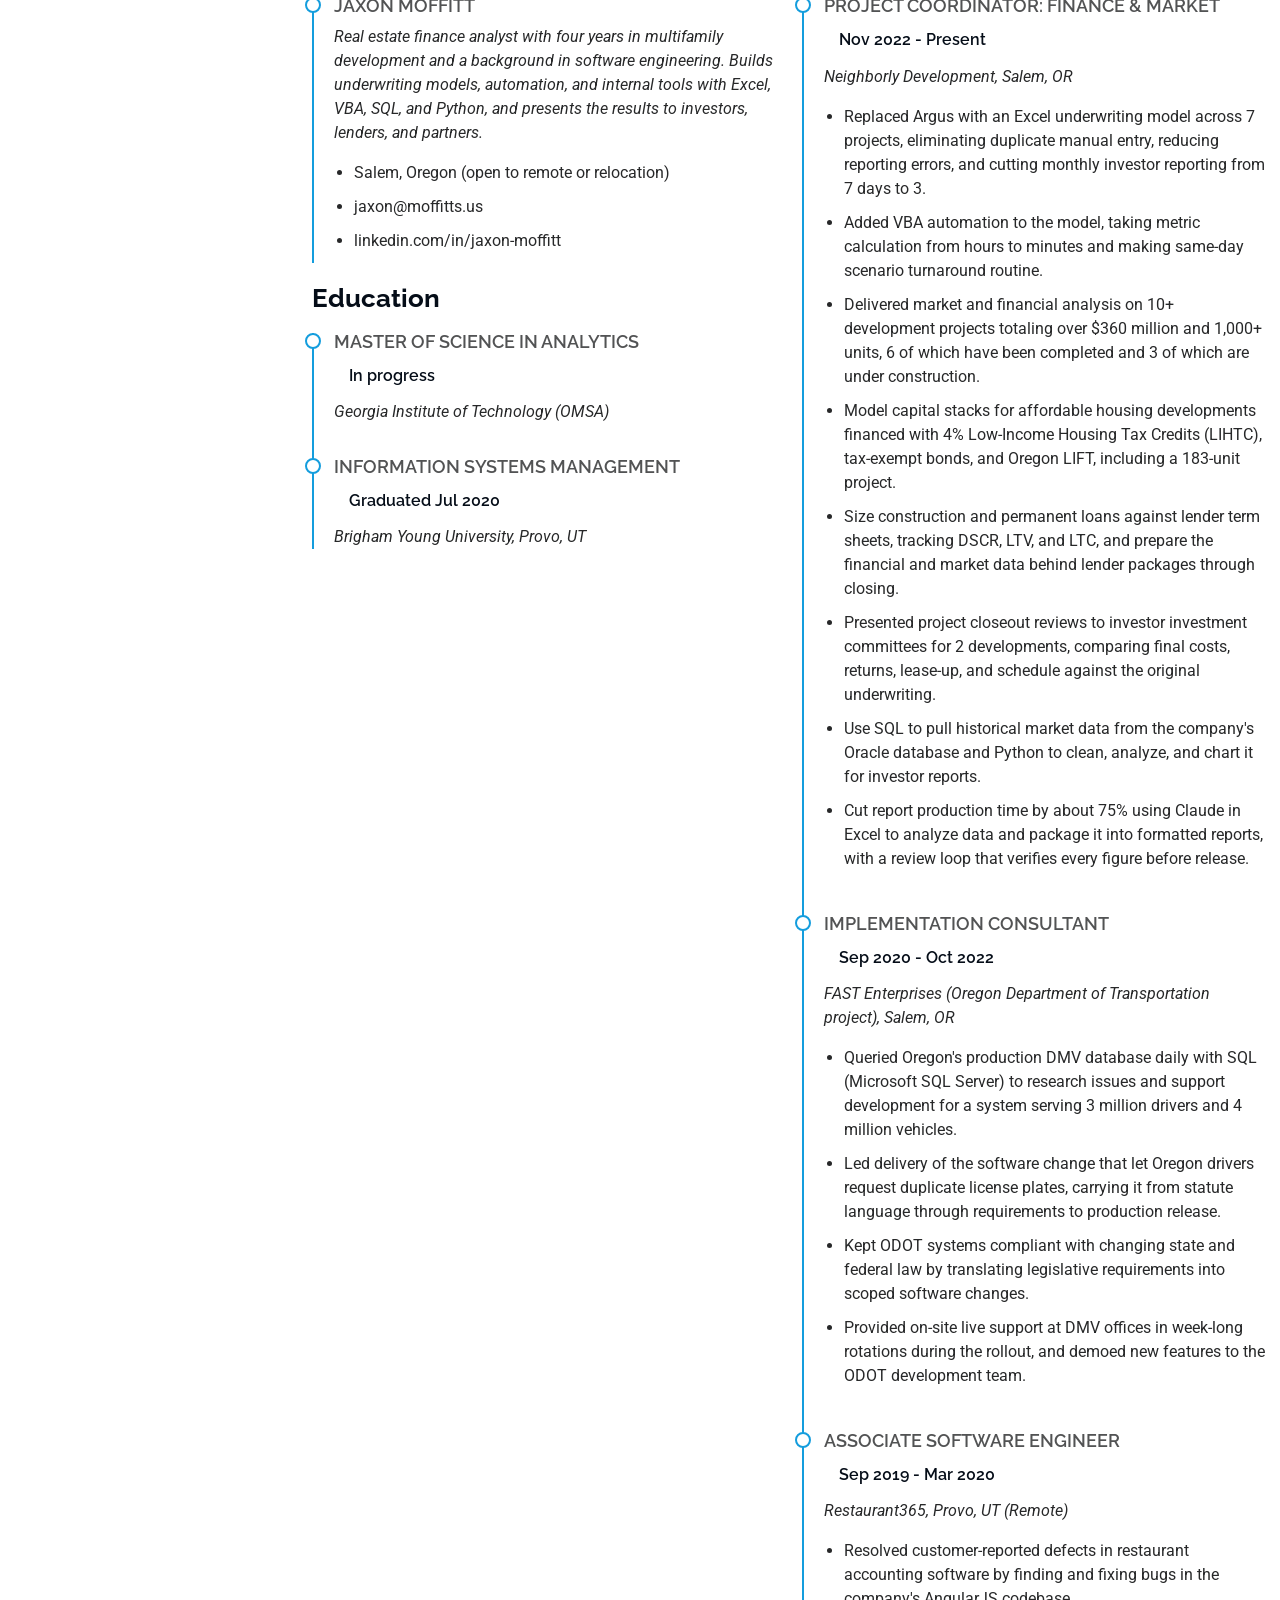
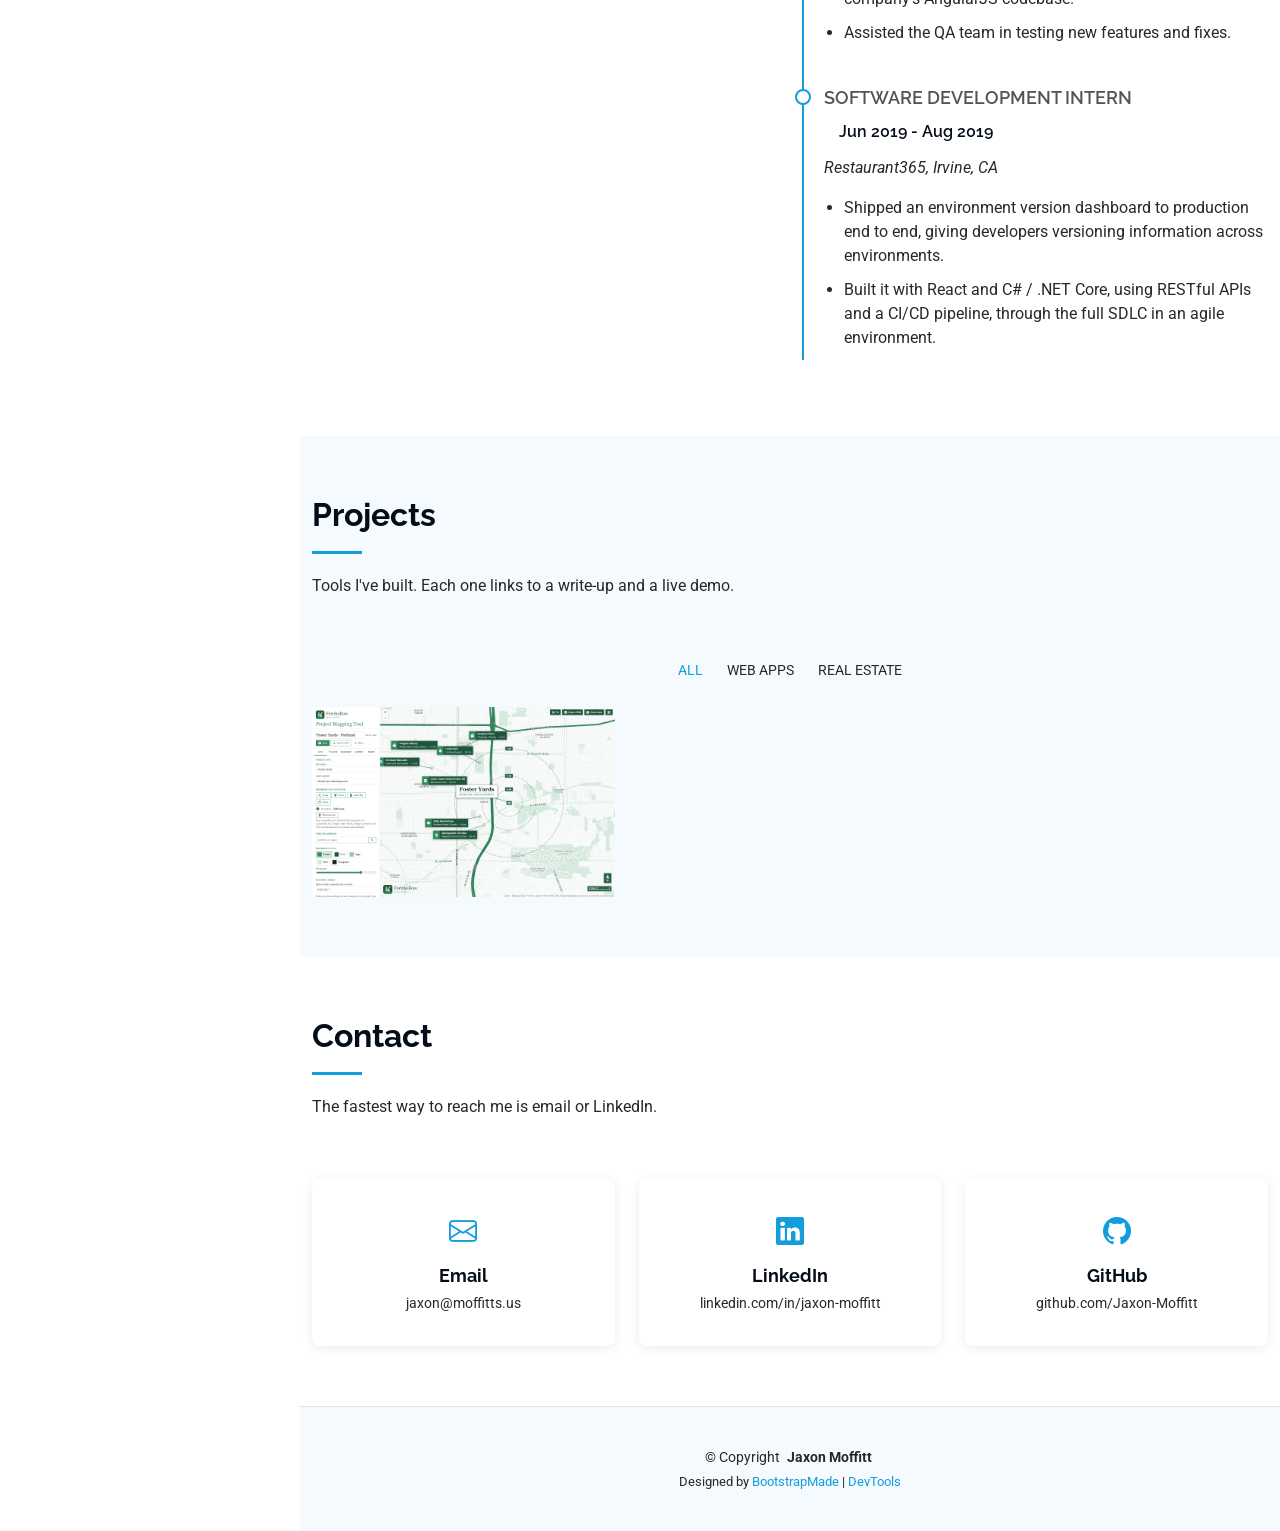
==== commit 510417bb: "Refresh resume from master resume; add Skills nav link and Claude Code - Rewrite Neighborly, FAST En" ====
--- a/index.html
+++ b/index.html
@@ -60,6 +60,7 @@
       <ul>
         <li><a href="#hero" class="active"><i class="bi bi-house navicon"></i>Home</a></li>
         <li><a href="#about"><i class="bi bi-person navicon"></i> About</a></li>
+        <li><a href="#skills"><i class="bi bi-lightning-charge navicon"></i> Skills</a></li>
         <li><a href="#resume"><i class="bi bi-file-earmark-text navicon"></i> Resume</a></li>
         <li><a href="#portfolio"><i class="bi bi-grid navicon"></i> Projects</a></li>
         <li><a href="#contact"><i class="bi bi-envelope navicon"></i> Contact</a></li>
@@ -119,7 +120,7 @@
               </div>
             </div>
             <p class="py-3">
-              Since November 2022 I've been a Project Coordinator for finance and market at Neighborly Development in Salem, Oregon, a real estate developer working mostly on market-rate multifamily projects, along with some affordable and mixed-affordability deals. I've modeled more than 10 deals (the largest a 264-unit multifamily project of roughly $60M) and I present that analysis directly to investors. Lately my work has shifted toward building internal tools, automating processes, and centralizing the company's data. One example is the Project Mapping Tool below, which should turn a site map that used to take an hour or more into a 10 to 15 minute job.
+              Since November 2022 I've been a Project Coordinator for finance and market at Neighborly Development in Salem, Oregon, a real estate developer working mostly on market-rate multifamily projects, along with some affordable and mixed-affordability deals. I've delivered market and financial analysis on more than 10 projects totaling over $360 million and 1,000+ units, and I present that work directly to investors, lenders, and partners. Lately my work has shifted toward building internal tools, automating processes, and centralizing the company's data. One example is the Project Mapping Tool below, which should turn a site map that used to take an hour or more into a 10 to 15 minute job.
             </p>
             <p>
               Before that, I maintained and extended Oregon's Driver and Vehicle Services software as an implementation consultant with FAST Enterprises on an Oregon Department of Transportation project, and built a developer dashboard in React and .NET Core as an intern at Restaurant365. I'm now working on a Master of Science in Analytics at Georgia Tech and looking for data science and analytics roles where a real estate finance background is an asset.
@@ -186,6 +187,7 @@
                 <li>RESTful APIs</li>
                 <li>CI/CD</li>
                 <li>Agile, full SDLC</li>
+                <li>Claude Code</li>
               </ul>
             </div>
           </div>
@@ -238,7 +240,7 @@
 
             <div class="resume-item pb-0">
               <h4>Jaxon Moffitt</h4>
-              <p><em>Analyst and developer with four years in real estate development finance and a background in software development. Builds financial models, internal tools, and data infrastructure, and presents the results to investors and non-technical teams.</em></p>
+              <p><em>Real estate finance analyst with four years in multifamily development and a background in software engineering. Builds underwriting models, automation, and internal tools with Excel, VBA, SQL, and Python, and presents the results to investors, lenders, and partners.</em></p>
               <ul>
                 <li>Salem, Oregon (open to remote or relocation)</li>
                 <li><a href="mailto:jaxon@moffitts.us">jaxon@moffitts.us</a></li>
@@ -269,40 +271,46 @@
               <h5>Nov 2022 - Present</h5>
               <p><em>Neighborly Development, Salem, OR</em></p>
               <ul>
-                <li>Model market-rate, affordable, and mixed-affordability multifamily deals; 10+ deals modeled, the largest a 264-unit multifamily project of roughly $60M.</li>
-                <li>Present financial reports and analyses directly to investors.</li>
-                <li>Conduct market research for prospective projects.</li>
-                <li>Build internal tools, process automation, and centralized data infrastructure for the development team.</li>
+                <li>Replaced Argus with an Excel underwriting model across 7 projects, eliminating duplicate manual entry, reducing reporting errors, and cutting monthly investor reporting from 7 days to 3.</li>
+                <li>Added VBA automation to the model, taking metric calculation from hours to minutes and making same-day scenario turnaround routine.</li>
+                <li>Delivered market and financial analysis on 10+ development projects totaling over $360 million and 1,000+ units, 6 of which have been completed and 3 of which are under construction.</li>
+                <li>Model capital stacks for affordable housing developments financed with 4% Low-Income Housing Tax Credits (LIHTC), tax-exempt bonds, and Oregon LIFT, including a 183-unit project.</li>
+                <li>Size construction and permanent loans against lender term sheets, tracking DSCR, LTV, and LTC, and prepare the financial and market data behind lender packages through closing.</li>
+                <li>Presented project closeout reviews to investor investment committees for 2 developments, comparing final costs, returns, lease-up, and schedule against the original underwriting.</li>
+                <li>Use SQL to pull historical market data from the company's Oracle database and Python to clean, analyze, and chart it for investor reports.</li>
+                <li>Cut report production time by about 75% using Claude in Excel to analyze data and package it into formatted reports, with a review loop that verifies every figure before release.</li>
               </ul>
             </div><!-- End Resume Item -->
 
             <div class="resume-item">
               <h4>Implementation Consultant</h4>
-              <h5>2020 - 2022</h5>
-              <p><em>FAST Enterprises, Oregon Department of Transportation project</em></p>
+              <h5>Sep 2020 - Oct 2022</h5>
+              <p><em>FAST Enterprises (Oregon Department of Transportation project), Salem, OR</em></p>
               <ul>
-                <li>Maintained and built new functionality for Oregon's Driver and Vehicle Services software, which serves 3M+ licensed drivers and 4M+ vehicles.</li>
-                <li>Wrote SQL daily against the production database.</li>
-                <li>Worked across the full software development life cycle on deadline-driven releases.</li>
-                <li>Translated technical processes into plain terms for non-technical stakeholders.</li>
-              </ul>
-            </div><!-- End Resume Item -->
-
-            <div class="resume-item">
-              <h4>Associate Developer</h4>
+                <li>Queried Oregon's production DMV database daily with SQL (Microsoft SQL Server) to research issues and support development for a system serving 3 million drivers and 4 million vehicles.</li>
+                <li>Led delivery of the software change that let Oregon drivers request duplicate license plates, carrying it from statute language through requirements to production release.</li>
+                <li>Kept ODOT systems compliant with changing state and federal law by translating legislative requirements into scoped software changes.</li>
+                <li>Provided on-site live support at DMV offices in week-long rotations during the rollout, and demoed new features to the ODOT development team.</li>
+              </ul>
+            </div><!-- End Resume Item -->
+
+            <div class="resume-item">
+              <h4>Associate Software Engineer</h4>
               <h5>Sep 2019 - Mar 2020</h5>
-              <p><em>Restaurant365</em></p>
-              <!-- TODO: add 2-3 bullets once Jaxon describes this role -->
+              <p><em>Restaurant365, Provo, UT (Remote)</em></p>
+              <ul>
+                <li>Resolved customer-reported defects in restaurant accounting software by finding and fixing bugs in the company's AngularJS codebase.</li>
+                <li>Assisted the QA team in testing new features and fixes.</li>
+              </ul>
             </div><!-- End Resume Item -->
 
             <div class="resume-item">
               <h4>Software Development Intern</h4>
               <h5>Jun 2019 - Aug 2019</h5>
-              <p><em>Restaurant365</em></p>
+              <p><em>Restaurant365, Irvine, CA</em></p>
               <ul>
-                <li>Built a dashboard in React and .NET Core that showed product versioning information, making it easier for developers to address system issues.</li>
-                <li>Developed RESTful APIs and shipped through a CI/CD pipeline on an agile team.</li>
-                <li>Worked directly with the internal developers who used the tool.</li>
+                <li>Shipped an environment version dashboard to production end to end, giving developers versioning information across environments.</li>
+                <li>Built it with React and C# / .NET Core, using RESTful APIs and a CI/CD pipeline, through the full SDLC in an agile environment.</li>
               </ul>
             </div><!-- End Resume Item -->
 
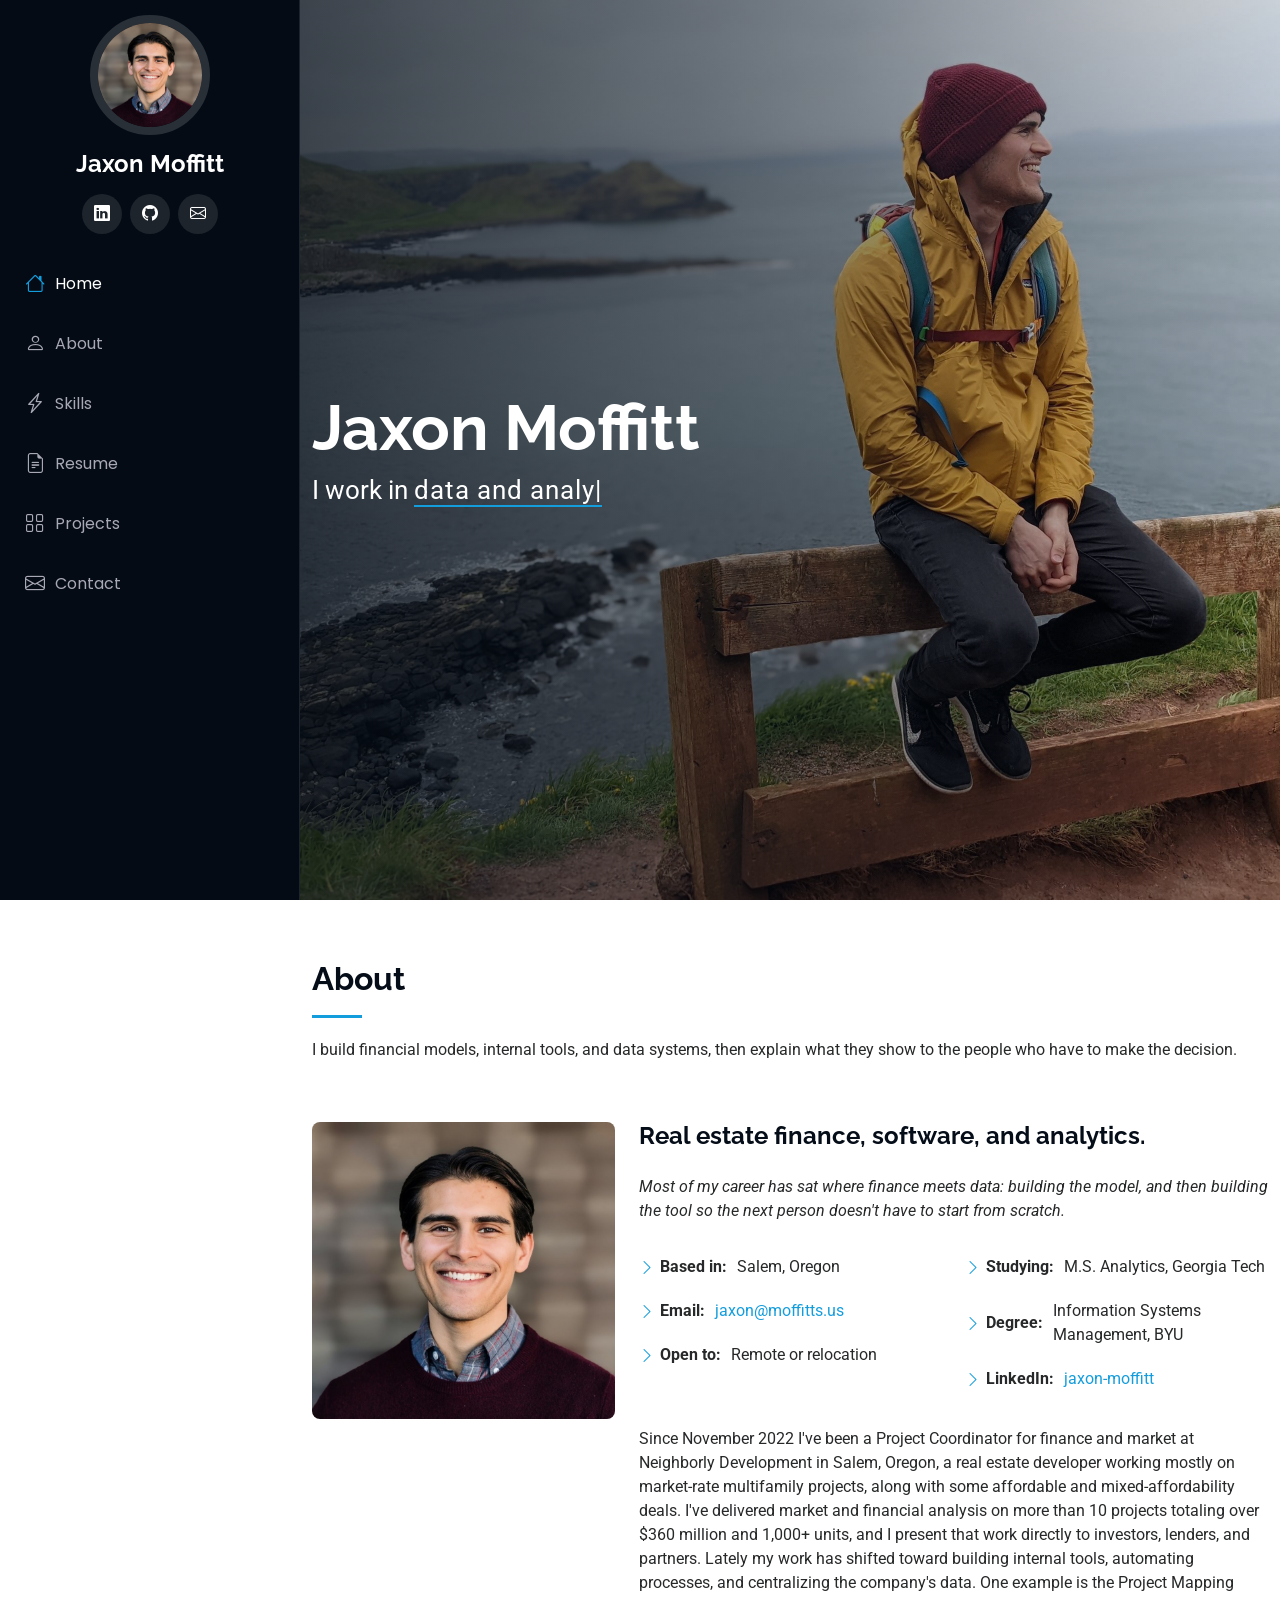
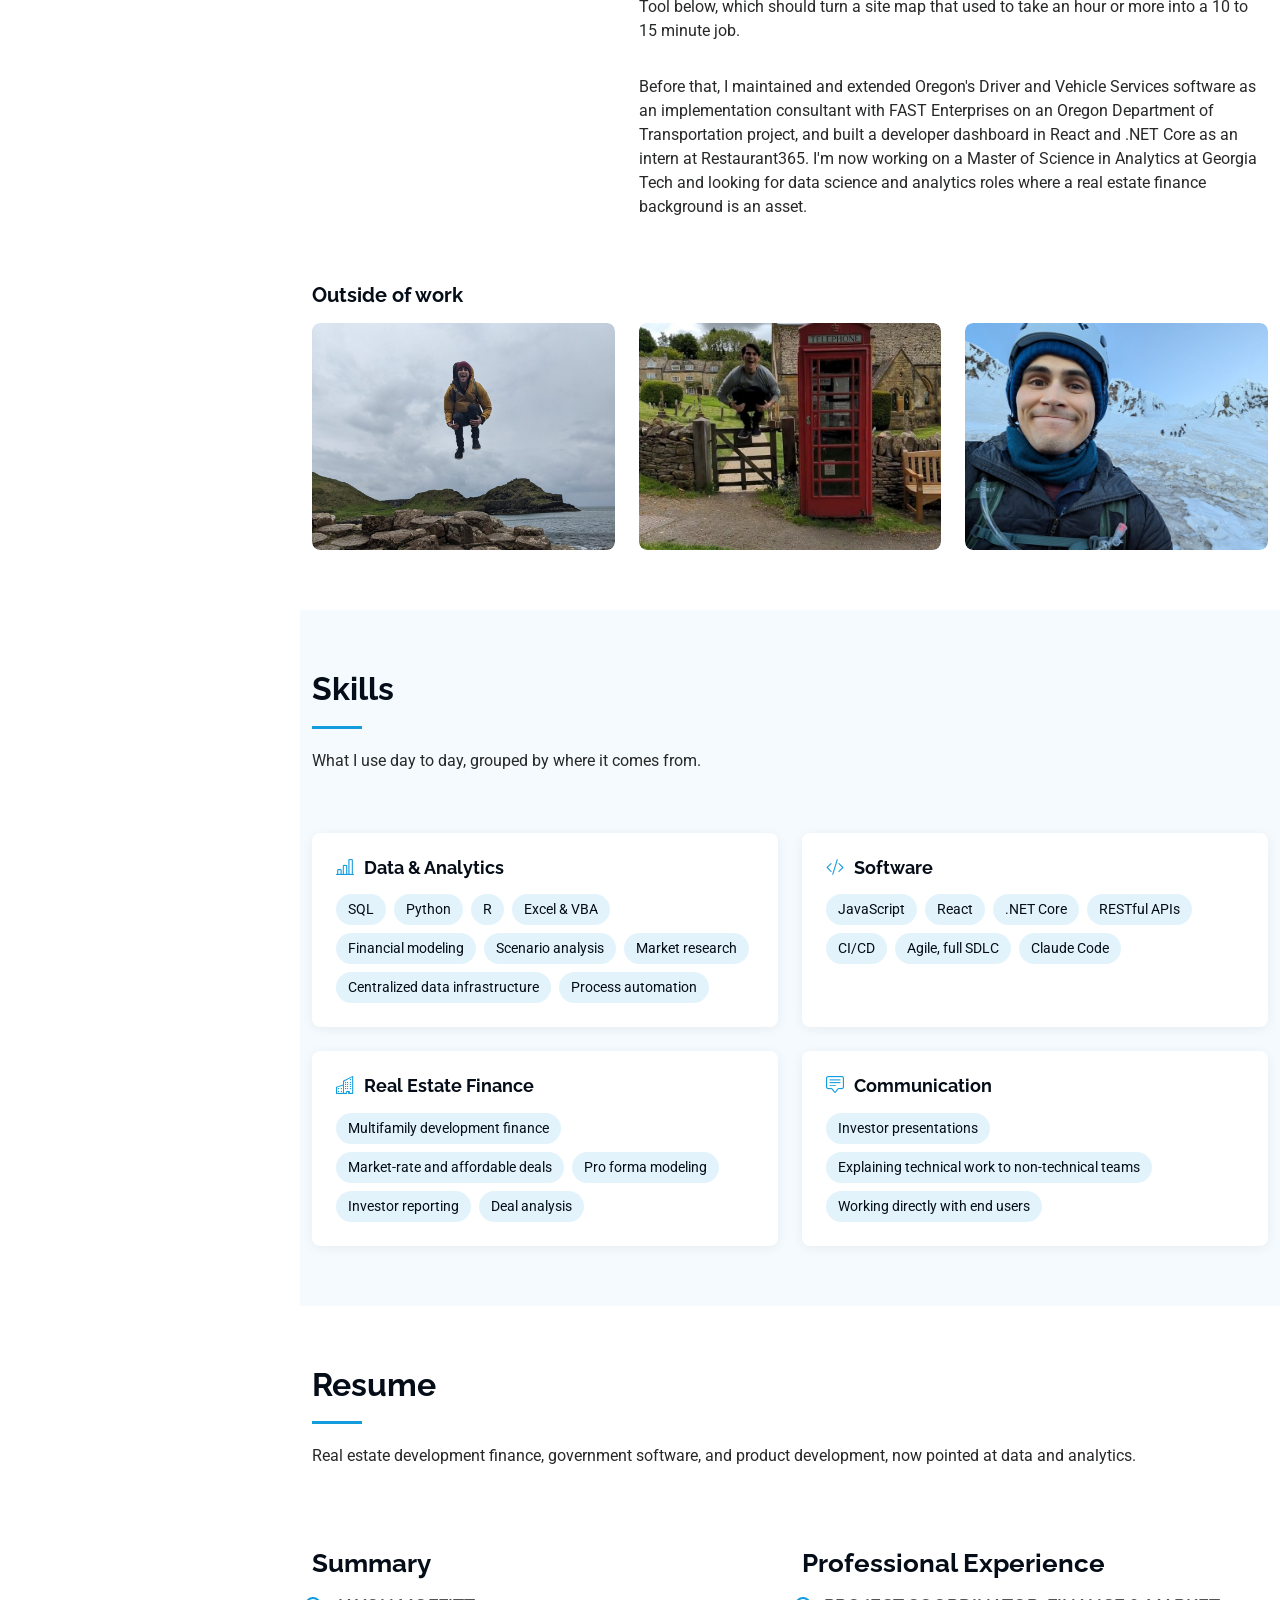
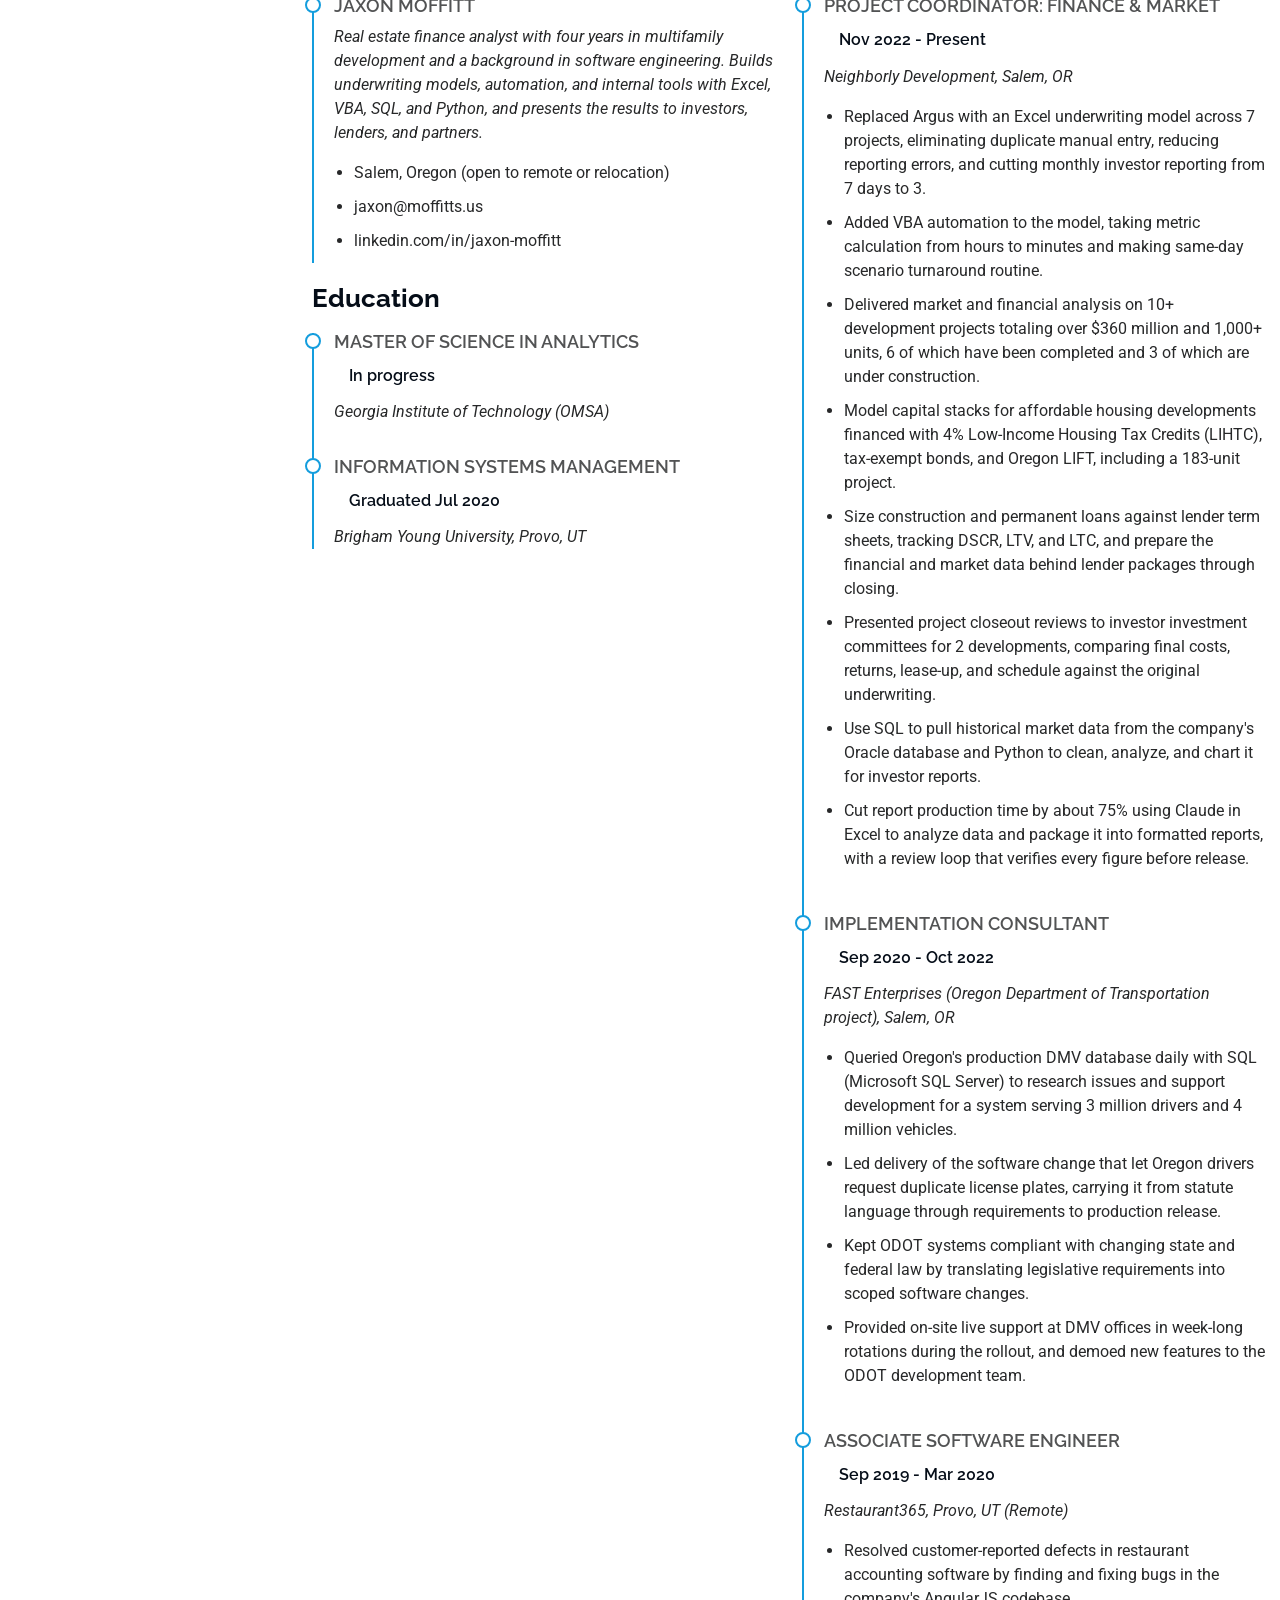
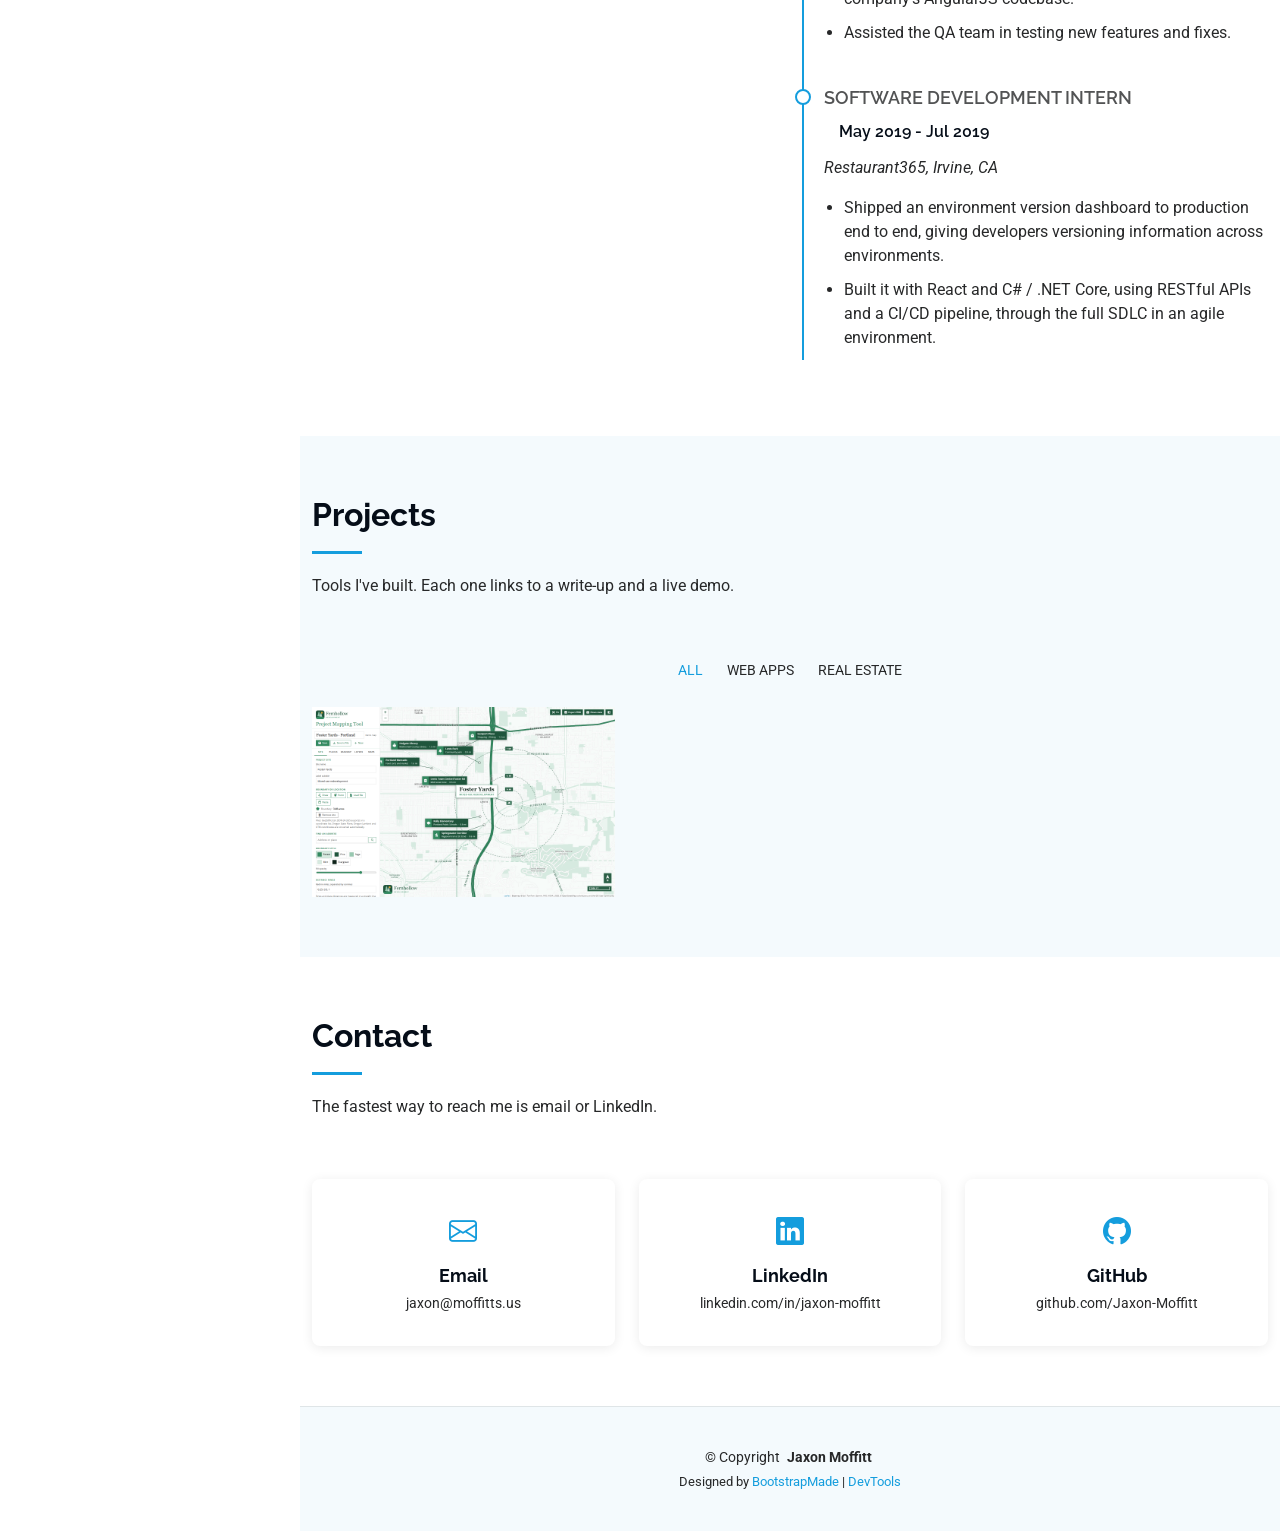
==== commit e7d185d0: "Correct Restaurant365 internship dates to May - Jul 2019 Co-Authored-By: Claude Opus 5.5 <noreply@an" ====
--- a/index.html
+++ b/index.html
@@ -306,7 +306,7 @@
 
             <div class="resume-item">
               <h4>Software Development Intern</h4>
-              <h5>Jun 2019 - Aug 2019</h5>
+              <h5>May 2019 - Jul 2019</h5>
               <p><em>Restaurant365, Irvine, CA</em></p>
               <ul>
                 <li>Shipped an environment version dashboard to production end to end, giving developers versioning information across environments.</li>
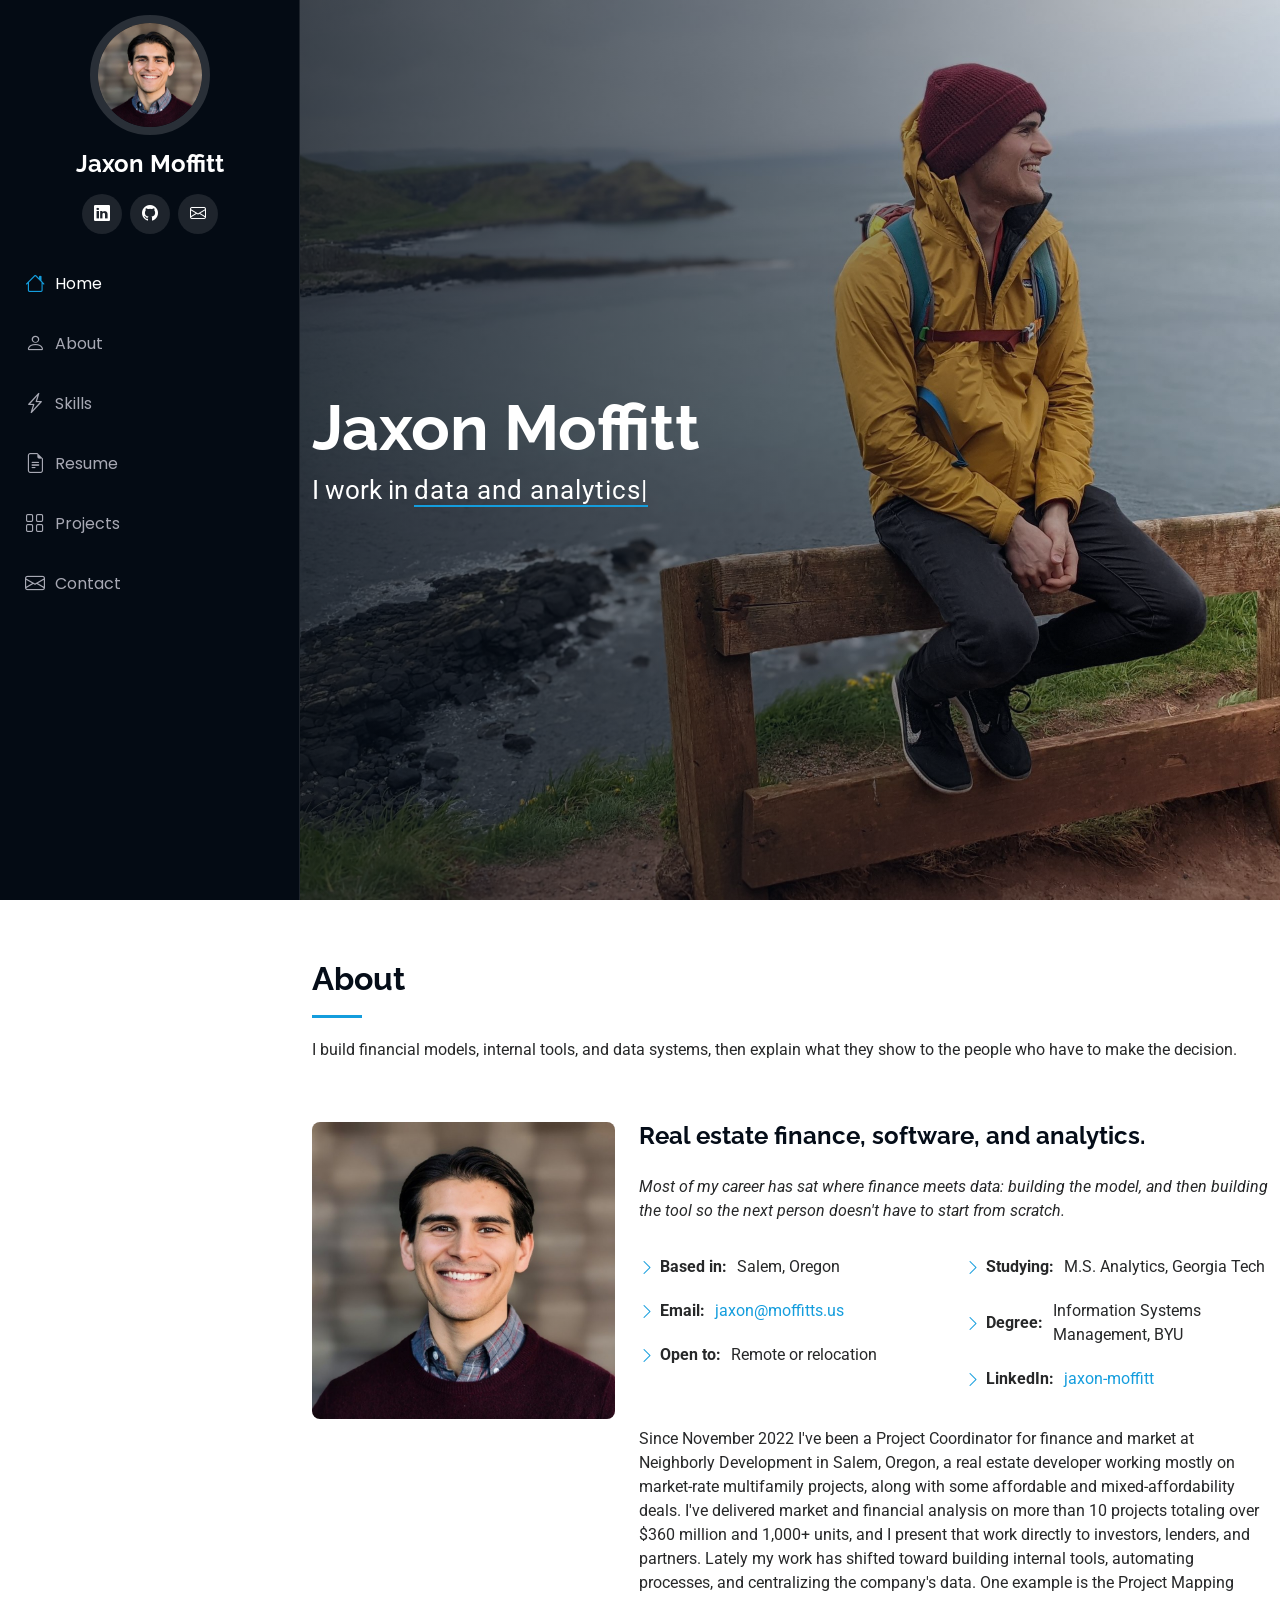
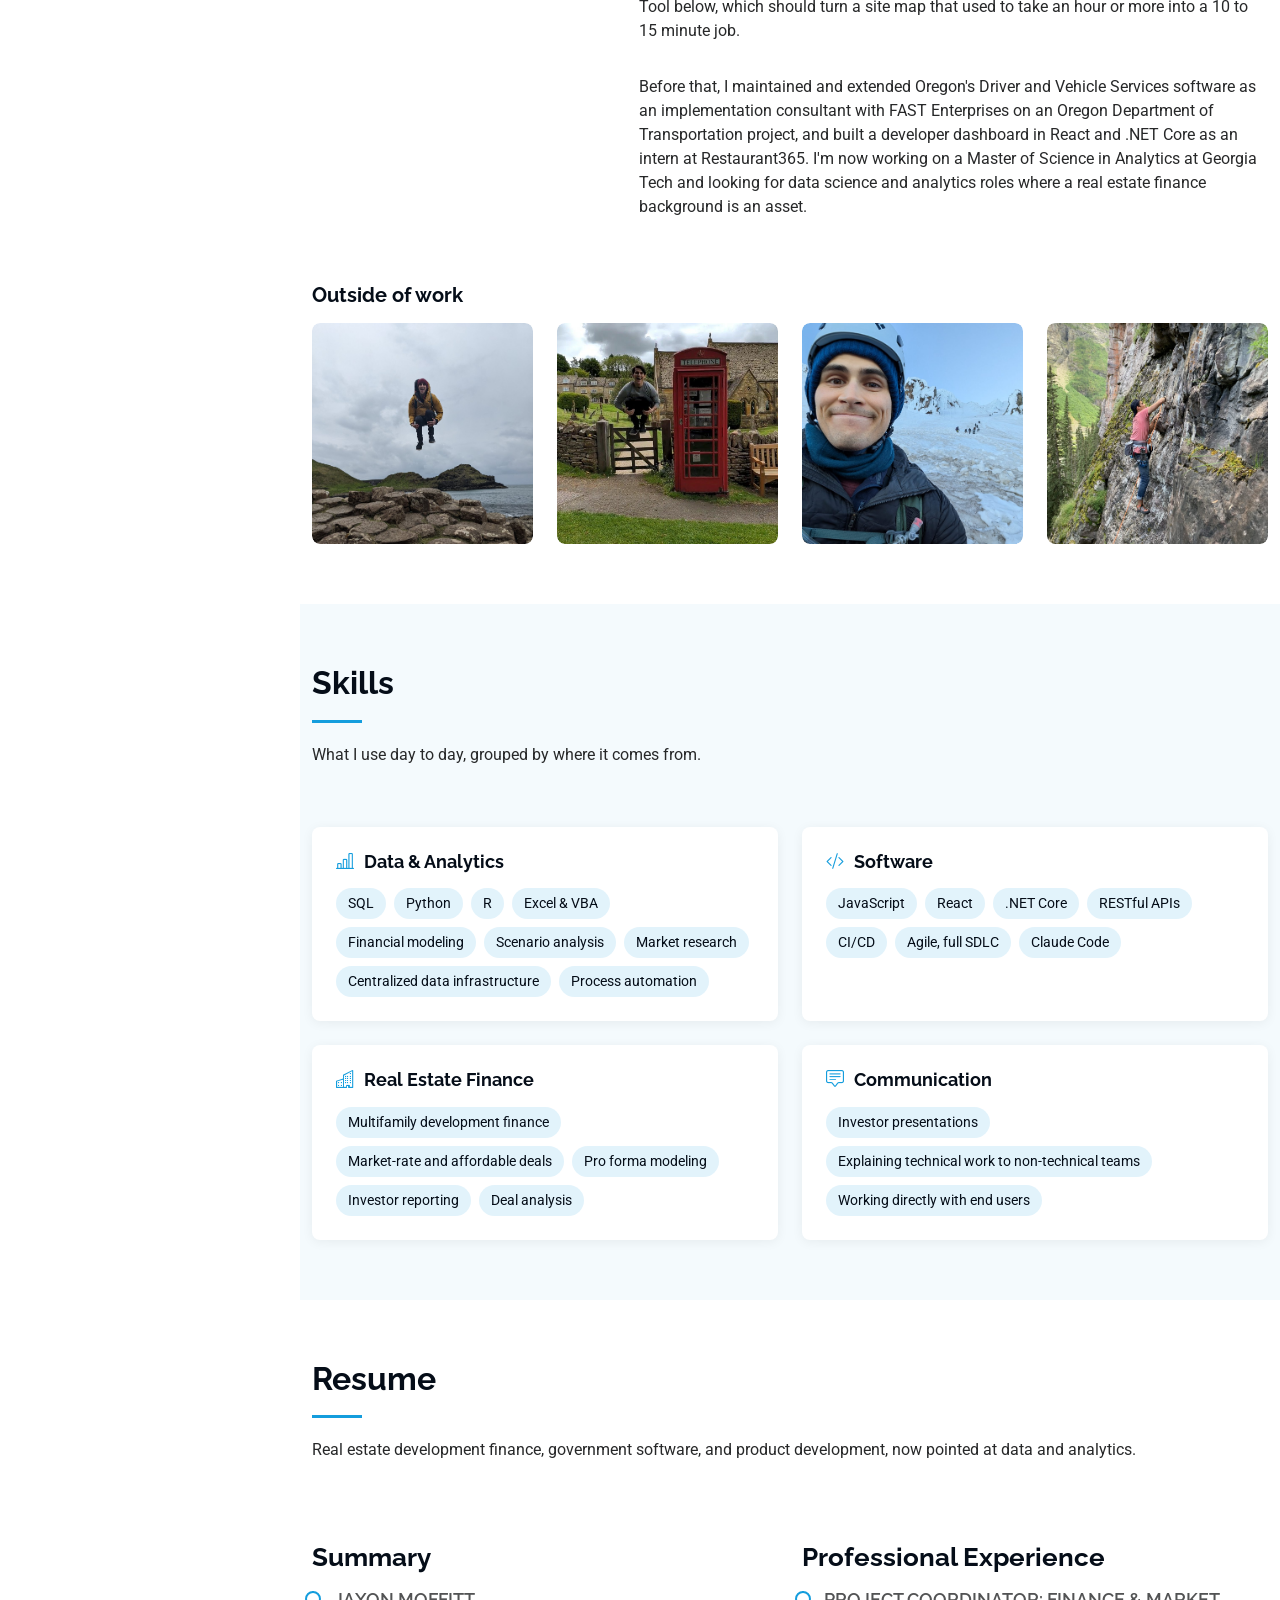
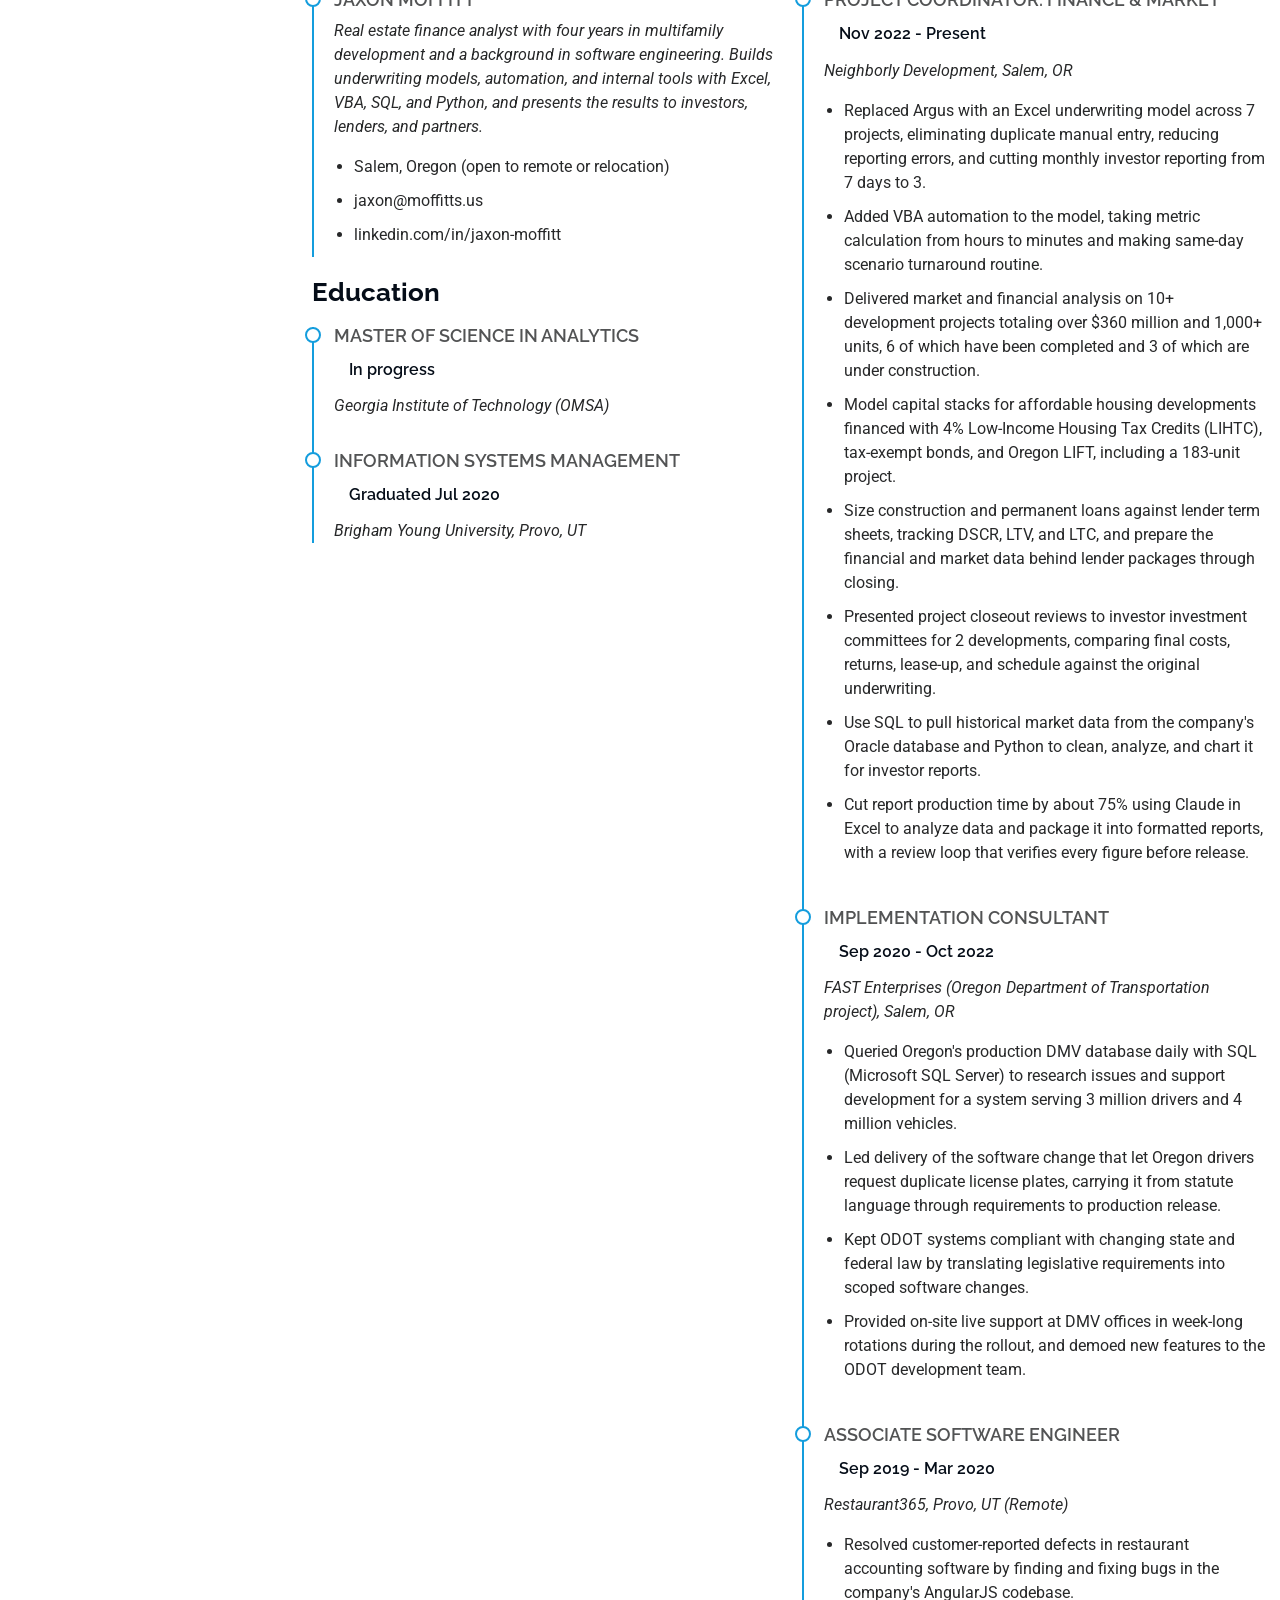
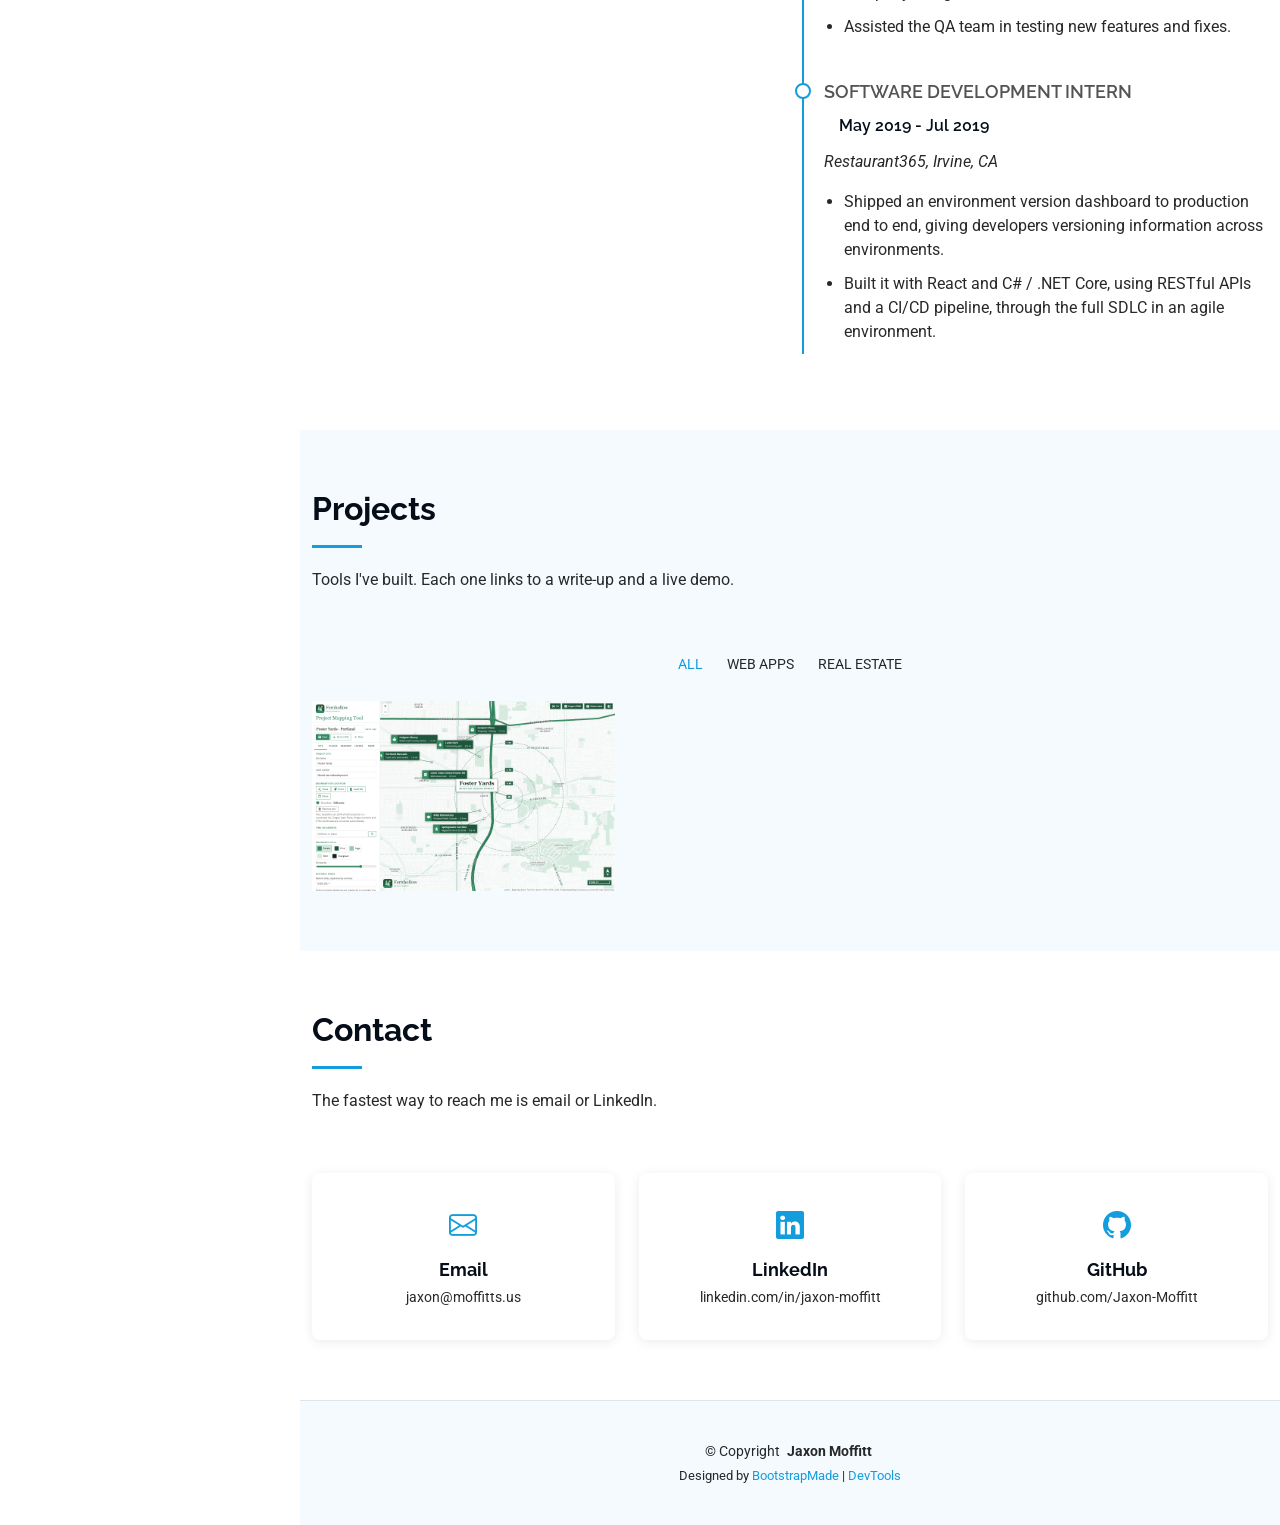
==== commit ee6d8eee: "Add rock climbing photo to Outside of work strip Strip is now four square photos across (two per row" ====
--- a/index.html
+++ b/index.html
@@ -131,14 +131,17 @@
         <div class="life-photos" data-aos="fade-up" data-aos-delay="150">
           <h3>Outside of work</h3>
           <div class="row gy-3">
-            <div class="col-md-4">
+            <div class="col-6 col-md-3">
               <a href="assets/img/site/life-causeway-jump.jpg" class="glightbox" data-gallery="life"><img src="assets/img/site/life-causeway-jump.jpg" class="img-fluid" alt="Jaxon jumping on the basalt columns of the Giant's Causeway"></a>
             </div>
-            <div class="col-md-4">
+            <div class="col-6 col-md-3">
               <a href="assets/img/site/life-phone-box.jpg" class="glightbox" data-gallery="life"><img src="assets/img/site/life-phone-box.jpg" class="img-fluid" alt="Jaxon jumping next to a red telephone box"></a>
             </div>
-            <div class="col-md-4">
+            <div class="col-6 col-md-3">
               <a href="assets/img/site/life-mountain.jpg" class="glightbox" data-gallery="life"><img src="assets/img/site/life-mountain.jpg" class="img-fluid" alt="Jaxon in a climbing helmet on a snowy mountain"></a>
+            </div>
+            <div class="col-6 col-md-3">
+              <a href="assets/img/site/life-climbing.jpg" class="glightbox" data-gallery="life"><img src="assets/img/site/life-climbing.jpg" class="img-fluid" alt="Jaxon rock climbing on a cliff face above a forested valley"></a>
             </div>
           </div>
         </div>
--- a/assets/css/custom.css
+++ b/assets/css/custom.css
@@ -136,7 +136,7 @@
 
 .about .life-photos img {
   width: 100%;
-  aspect-ratio: 4 / 3;
+  aspect-ratio: 1 / 1;
   object-fit: cover;
   border-radius: 8px;
   transition: transform 0.3s;
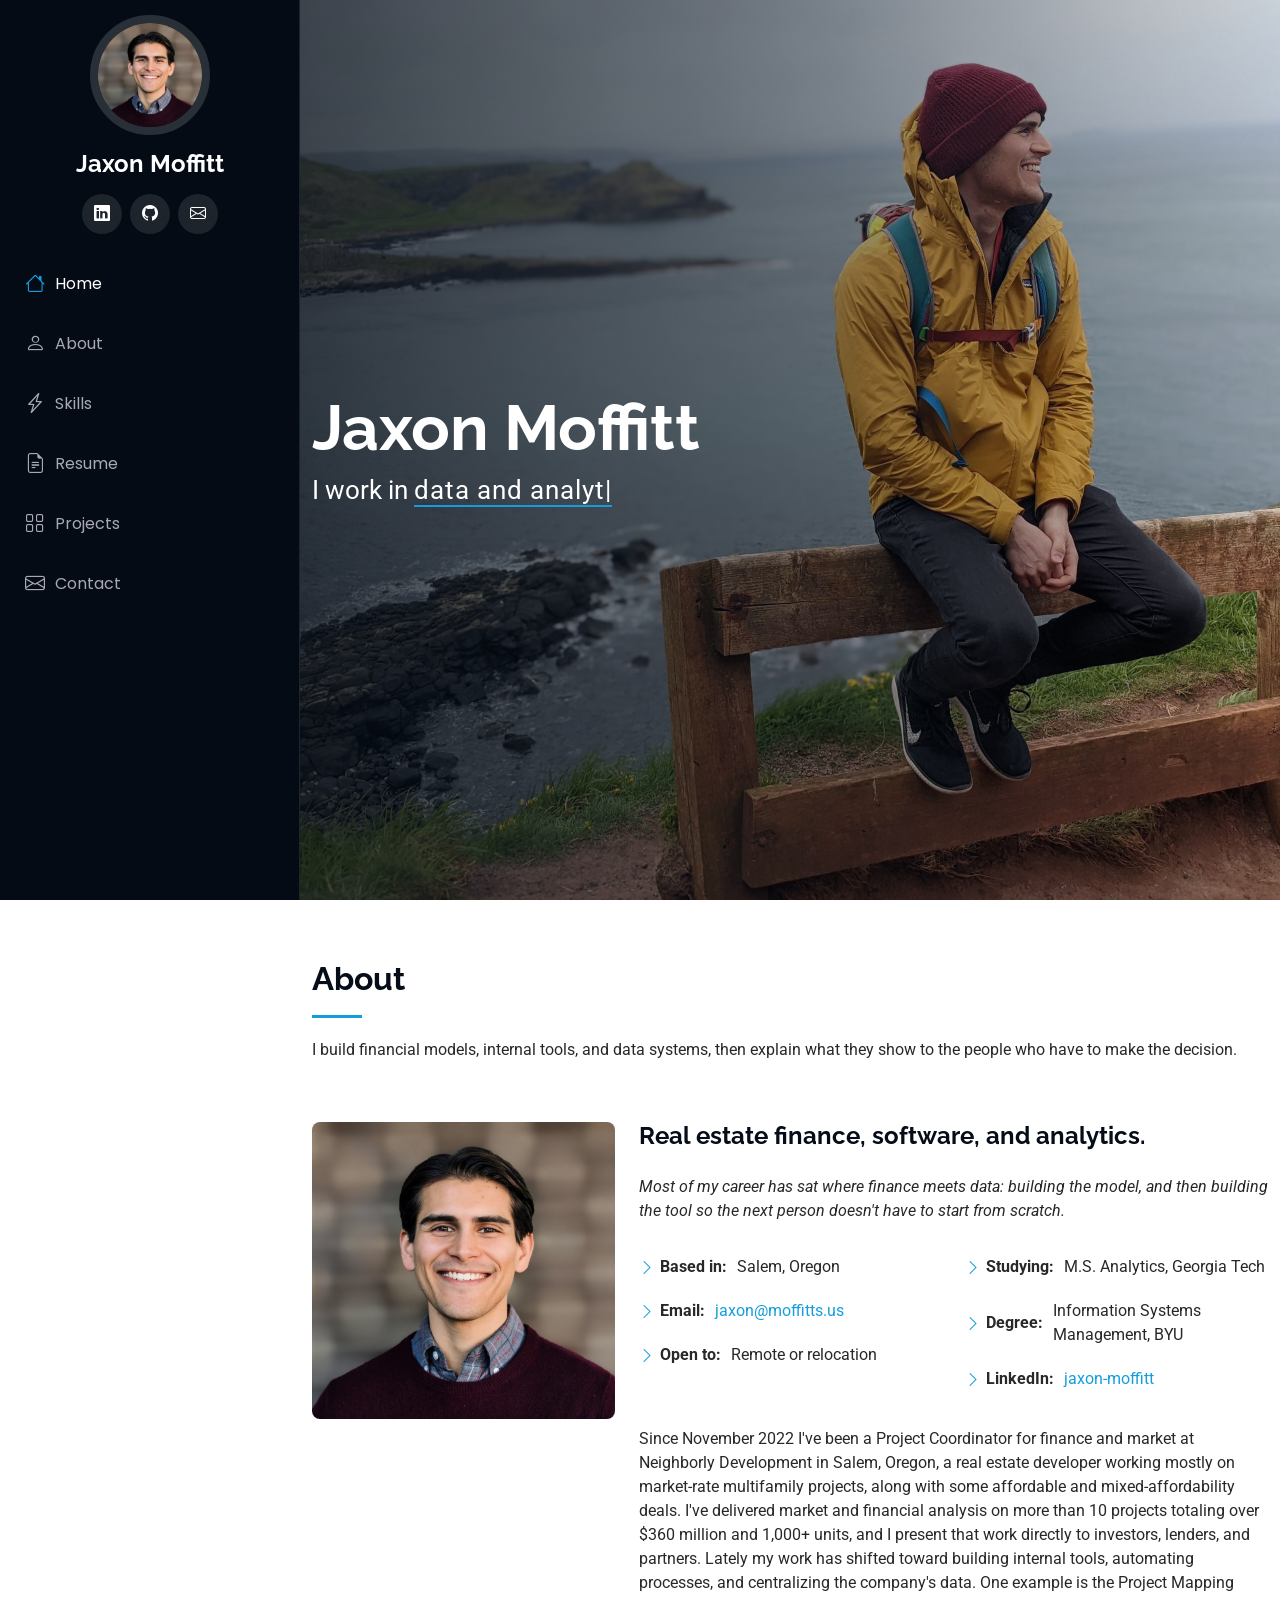
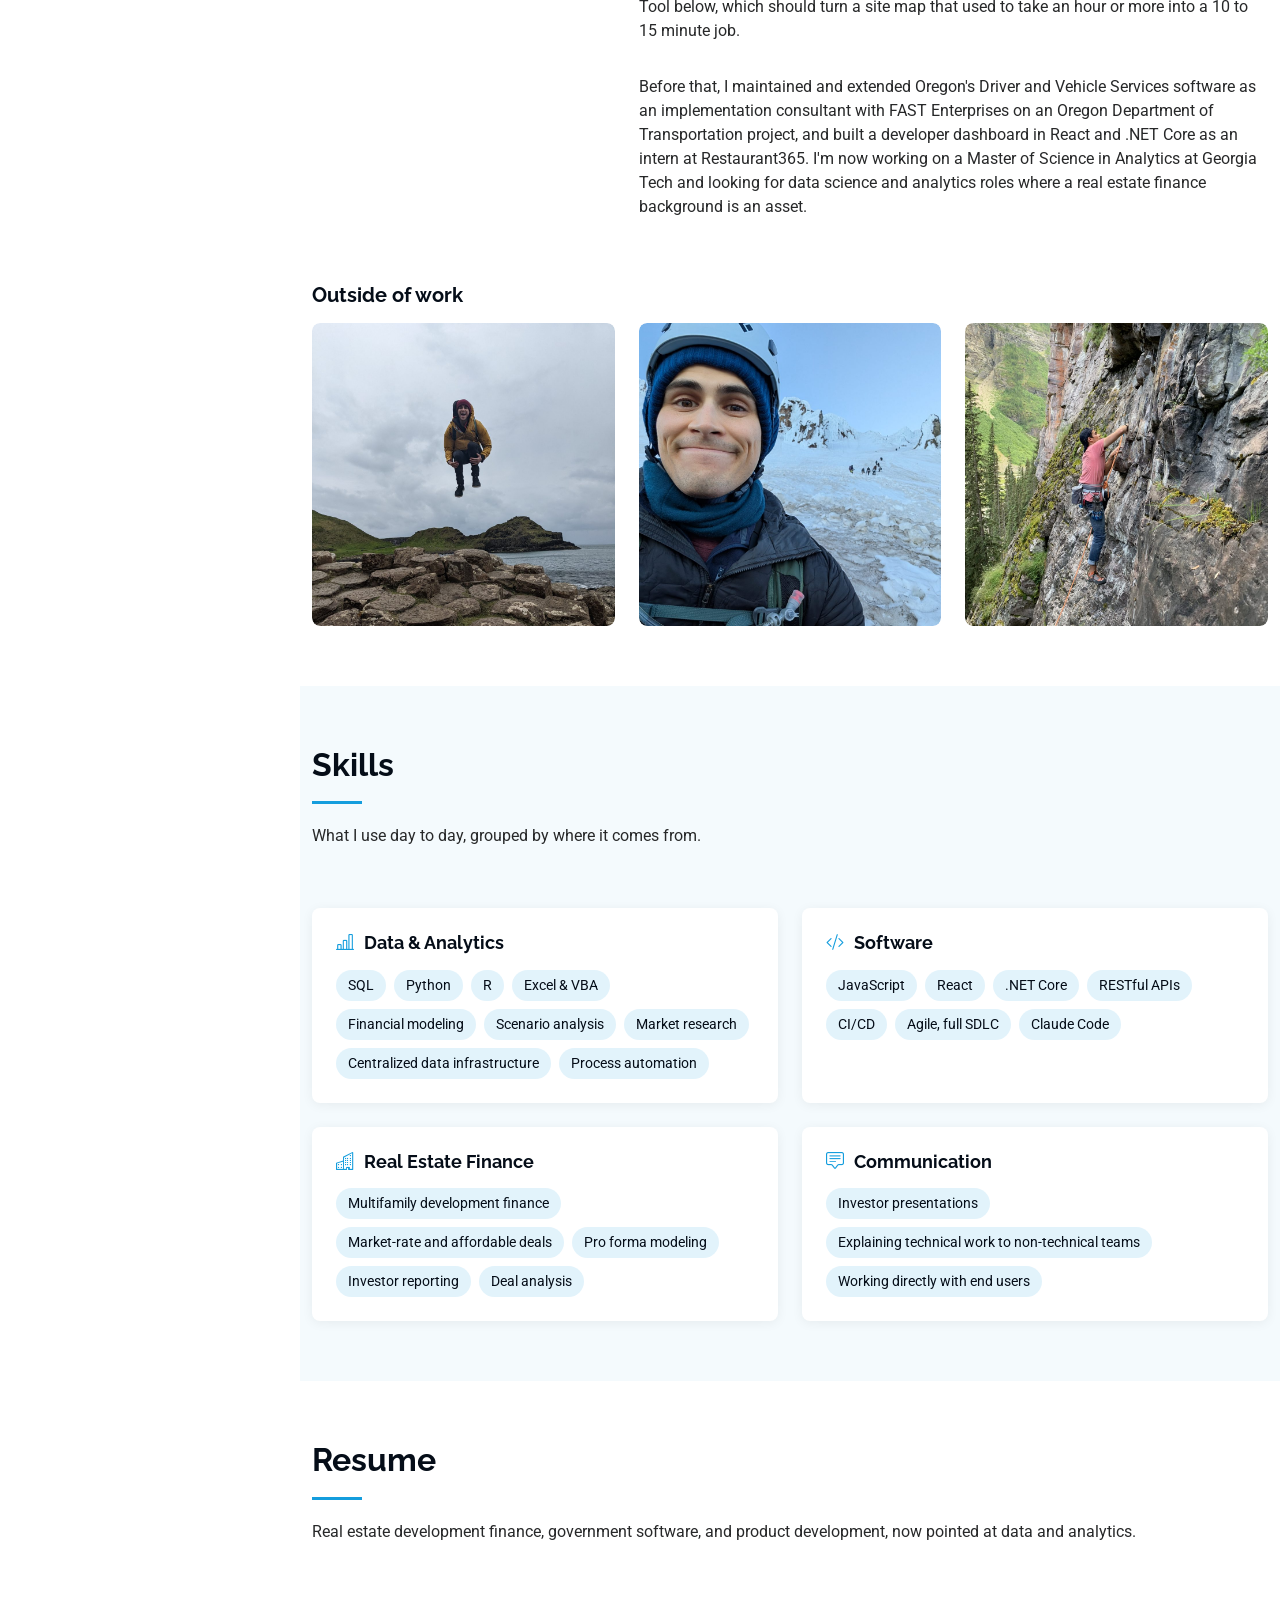
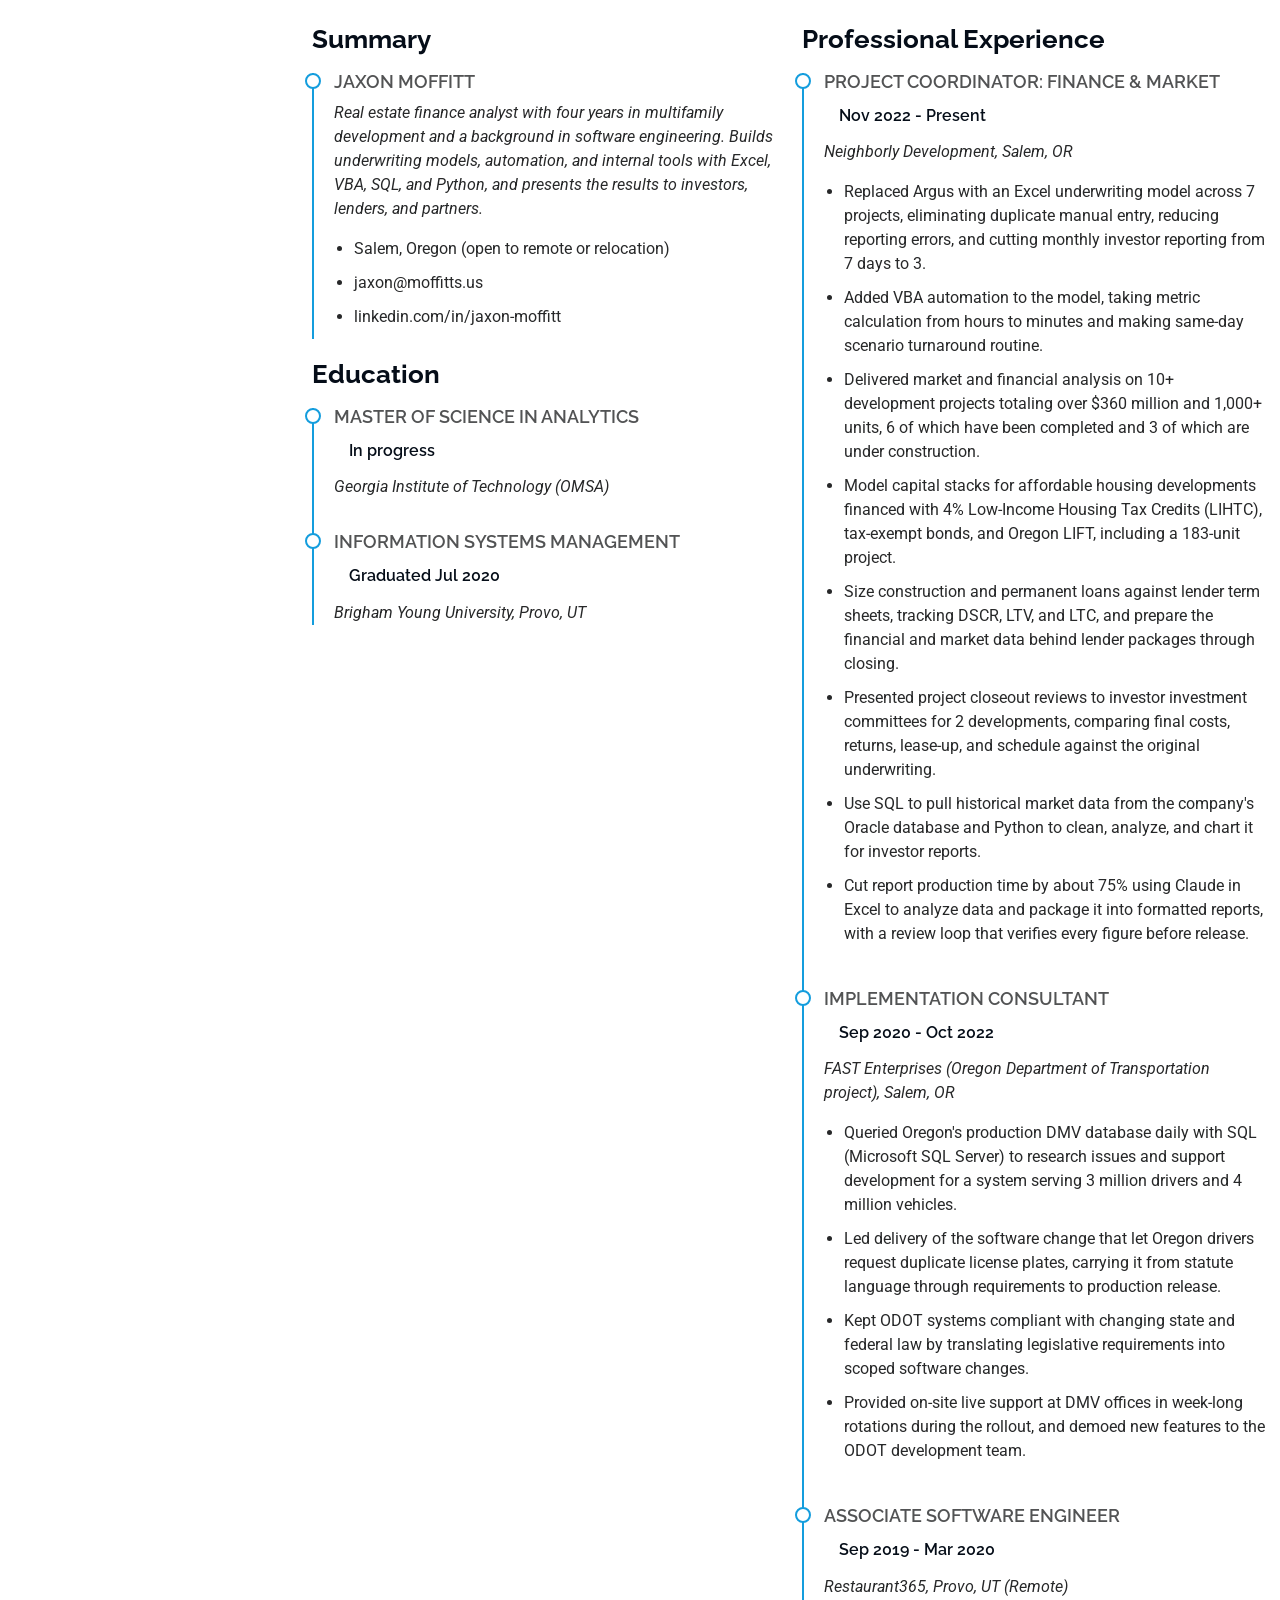
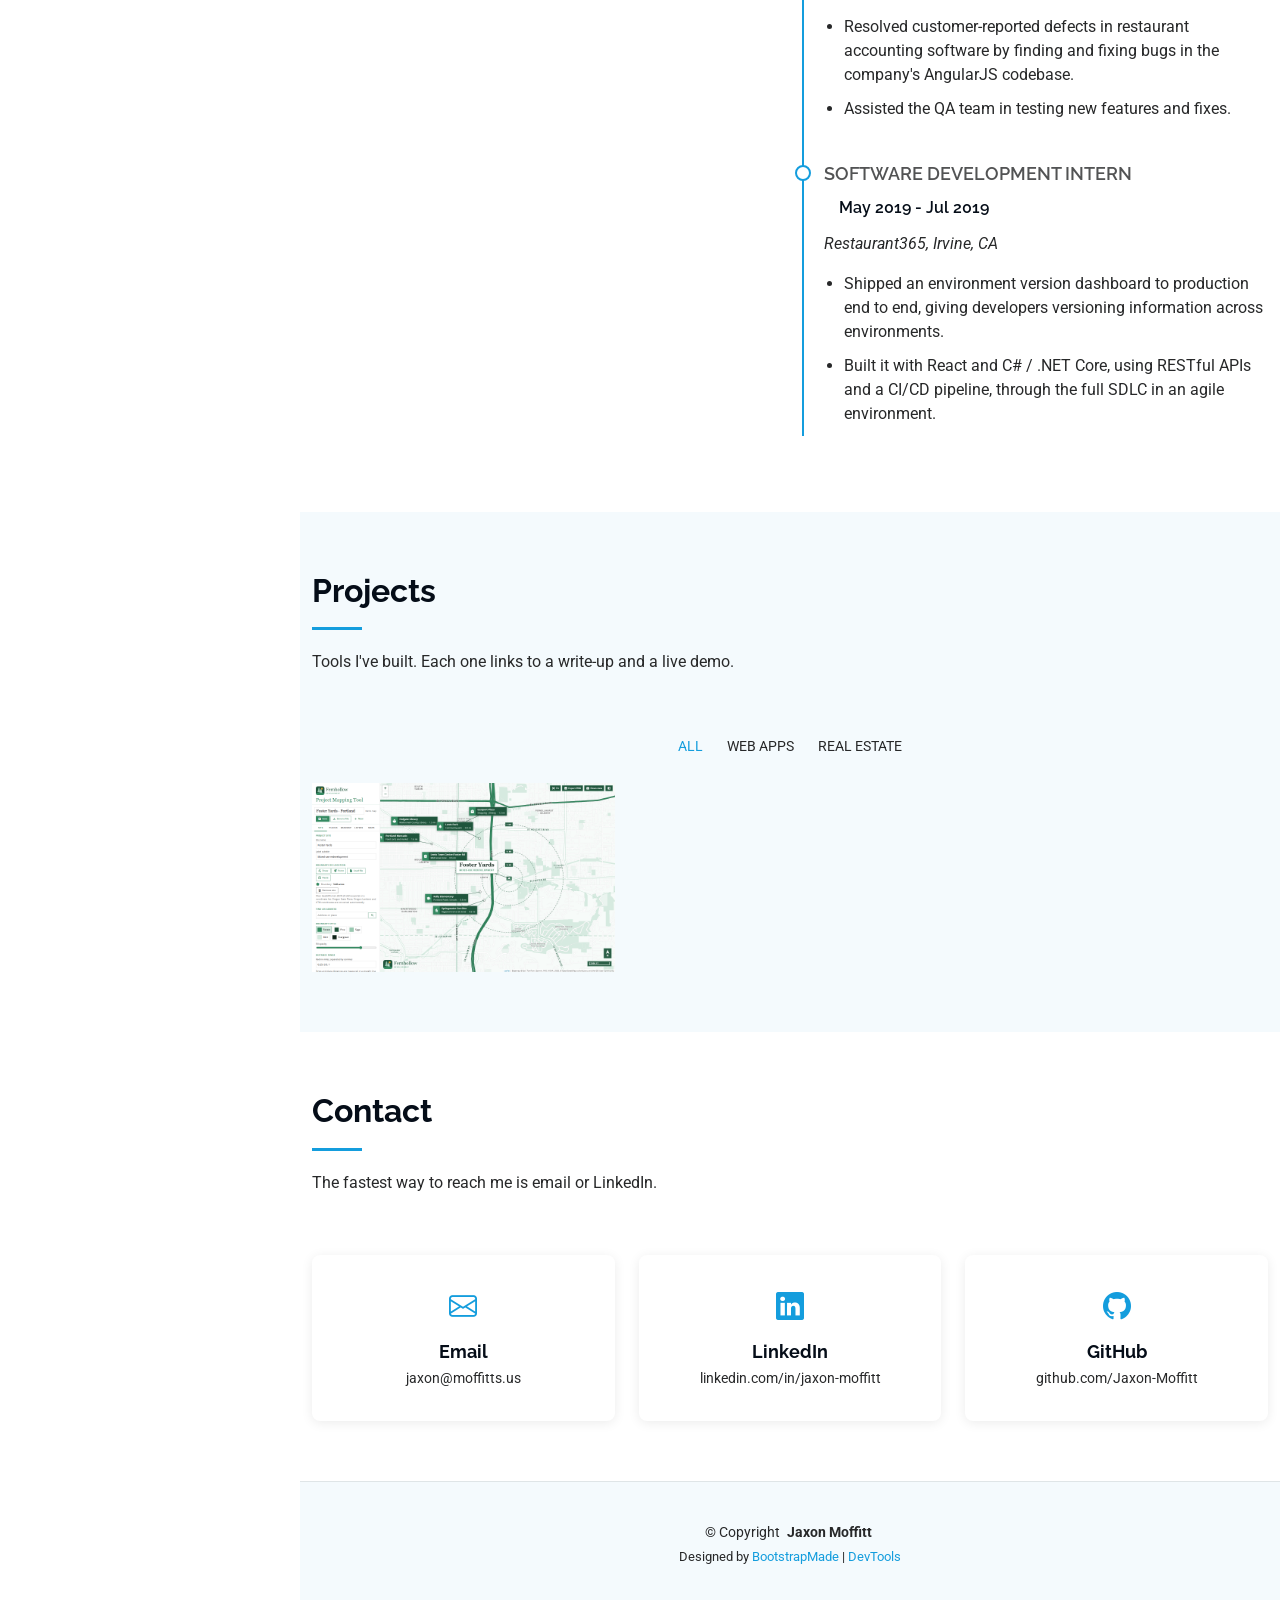
==== commit f2e0885a: "Remove phone booth photo from Outside of work strip Co-Authored-By: Claude Opus 5.5 <noreply@anthrop" ====
--- a/index.html
+++ b/index.html
@@ -131,16 +131,13 @@
         <div class="life-photos" data-aos="fade-up" data-aos-delay="150">
           <h3>Outside of work</h3>
           <div class="row gy-3">
-            <div class="col-6 col-md-3">
+            <div class="col-4">
               <a href="assets/img/site/life-causeway-jump.jpg" class="glightbox" data-gallery="life"><img src="assets/img/site/life-causeway-jump.jpg" class="img-fluid" alt="Jaxon jumping on the basalt columns of the Giant's Causeway"></a>
             </div>
-            <div class="col-6 col-md-3">
-              <a href="assets/img/site/life-phone-box.jpg" class="glightbox" data-gallery="life"><img src="assets/img/site/life-phone-box.jpg" class="img-fluid" alt="Jaxon jumping next to a red telephone box"></a>
-            </div>
-            <div class="col-6 col-md-3">
+            <div class="col-4">
               <a href="assets/img/site/life-mountain.jpg" class="glightbox" data-gallery="life"><img src="assets/img/site/life-mountain.jpg" class="img-fluid" alt="Jaxon in a climbing helmet on a snowy mountain"></a>
             </div>
-            <div class="col-6 col-md-3">
+            <div class="col-4">
               <a href="assets/img/site/life-climbing.jpg" class="glightbox" data-gallery="life"><img src="assets/img/site/life-climbing.jpg" class="img-fluid" alt="Jaxon rock climbing on a cliff face above a forested valley"></a>
             </div>
           </div>
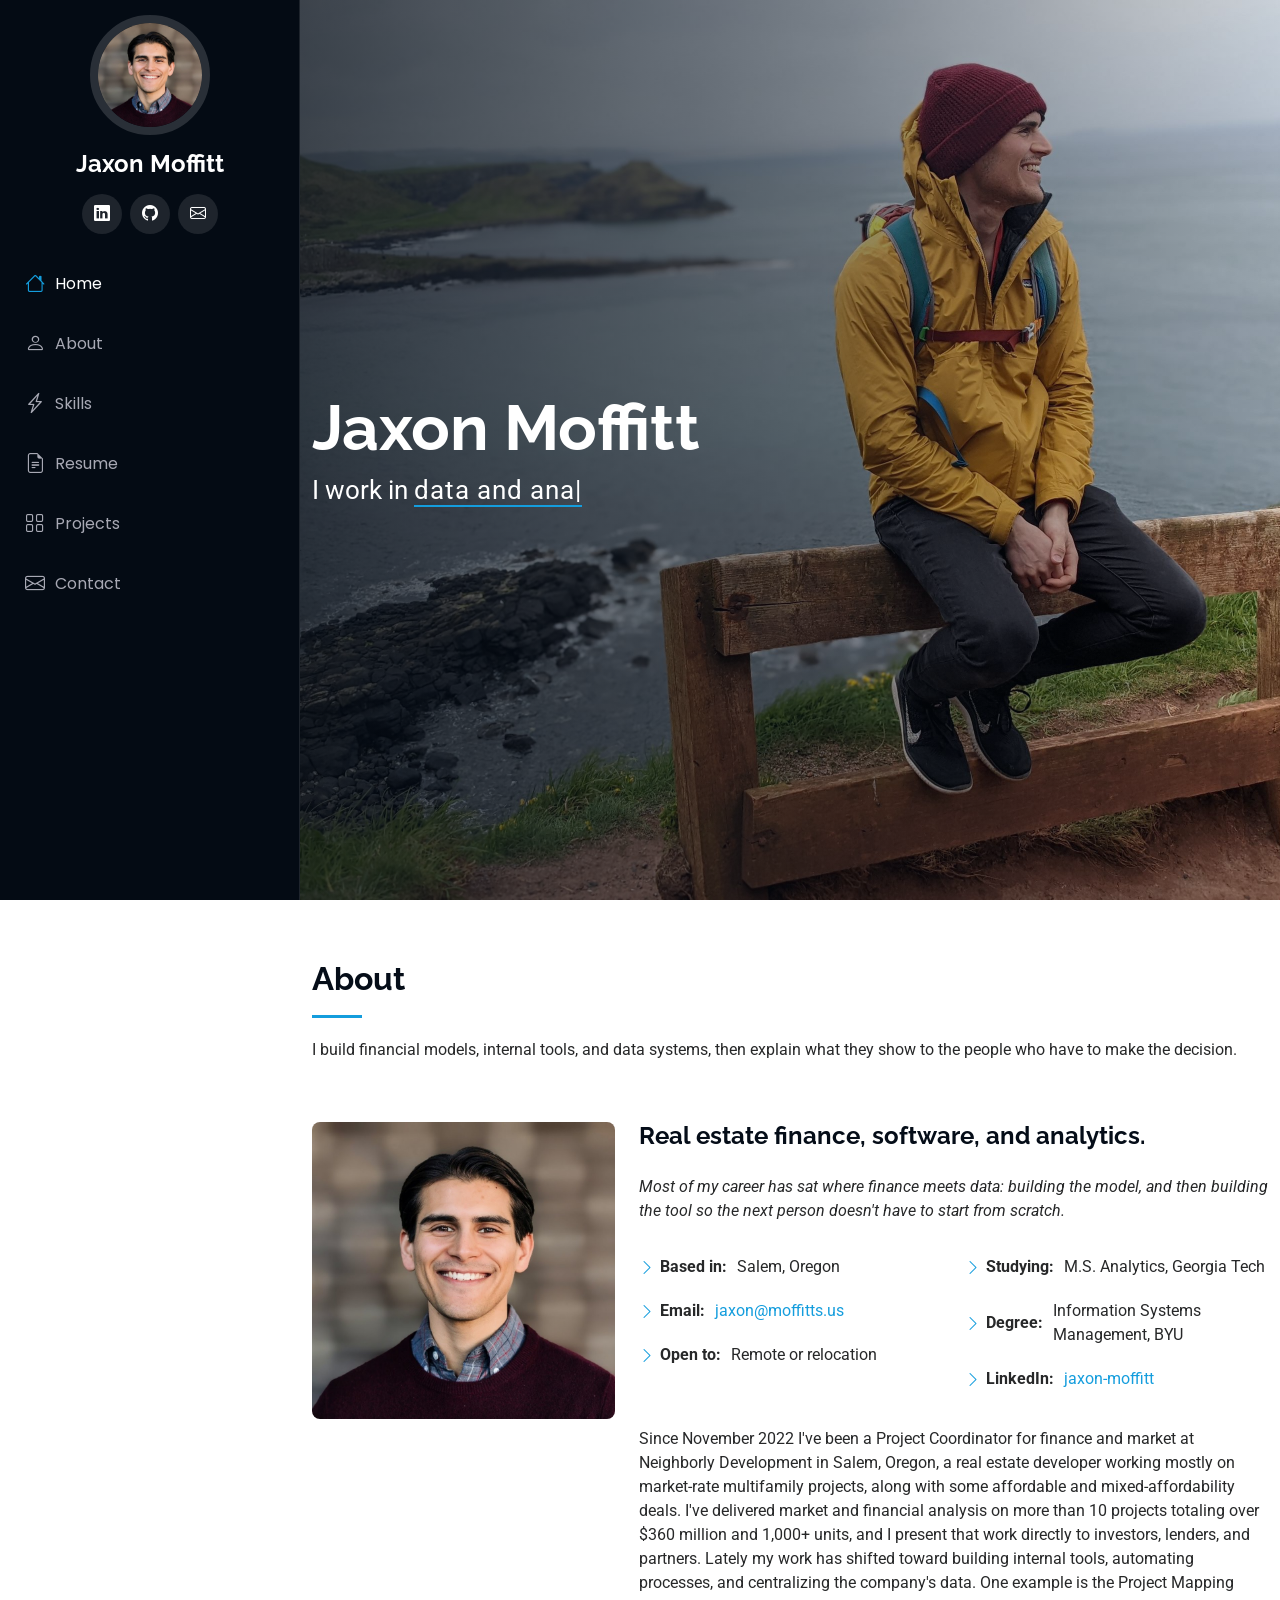
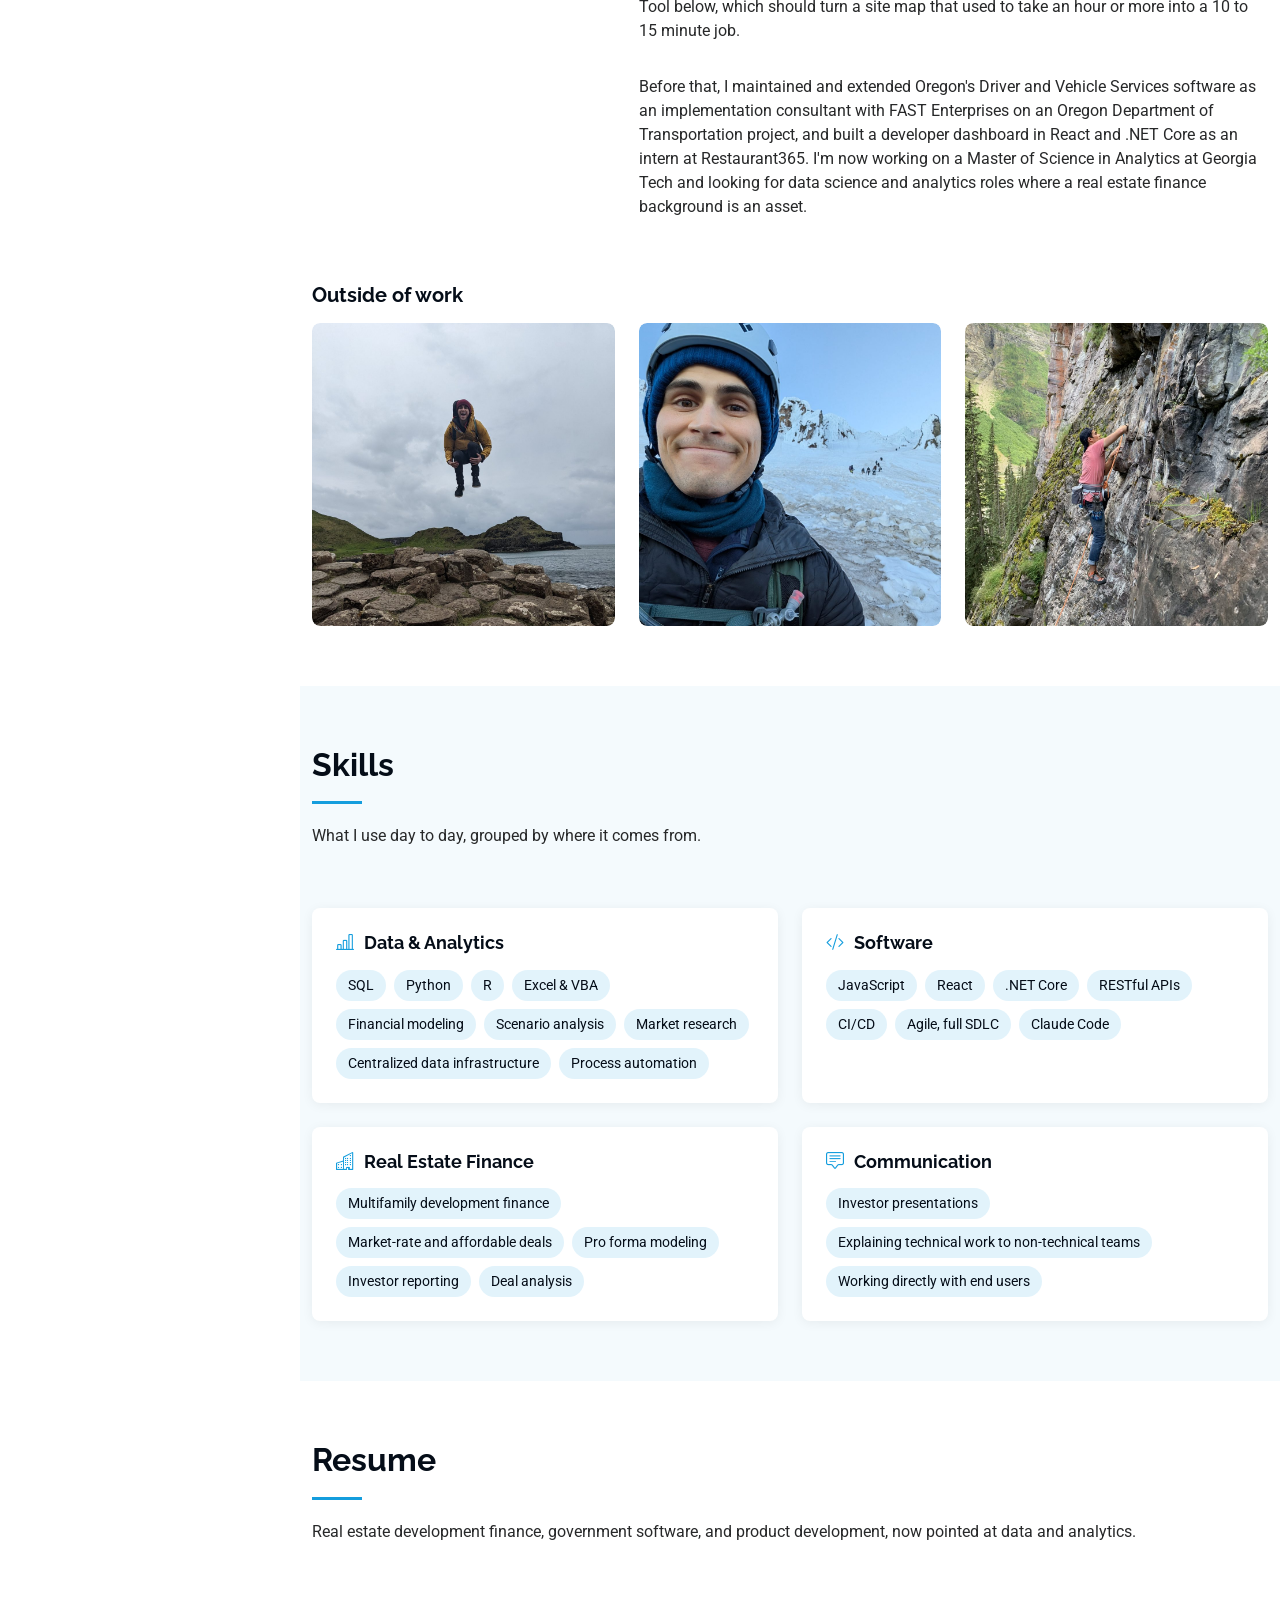
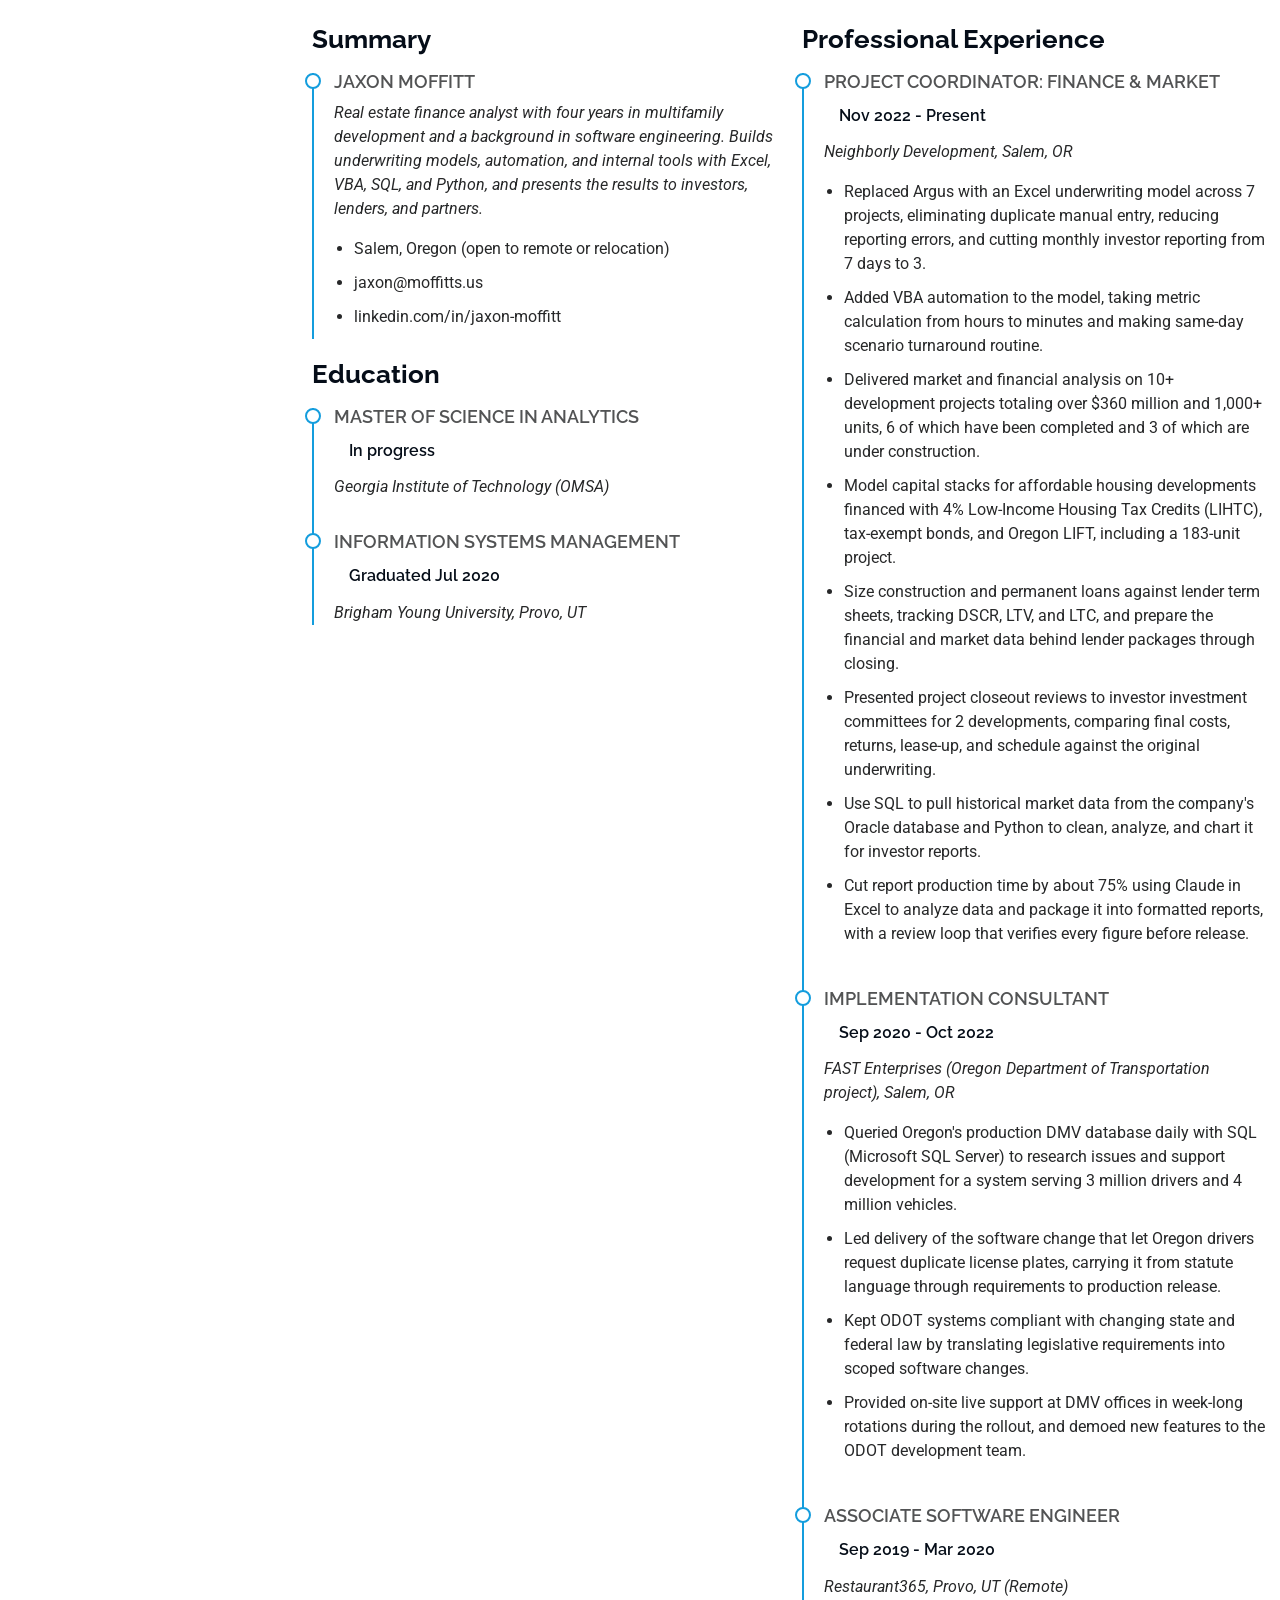
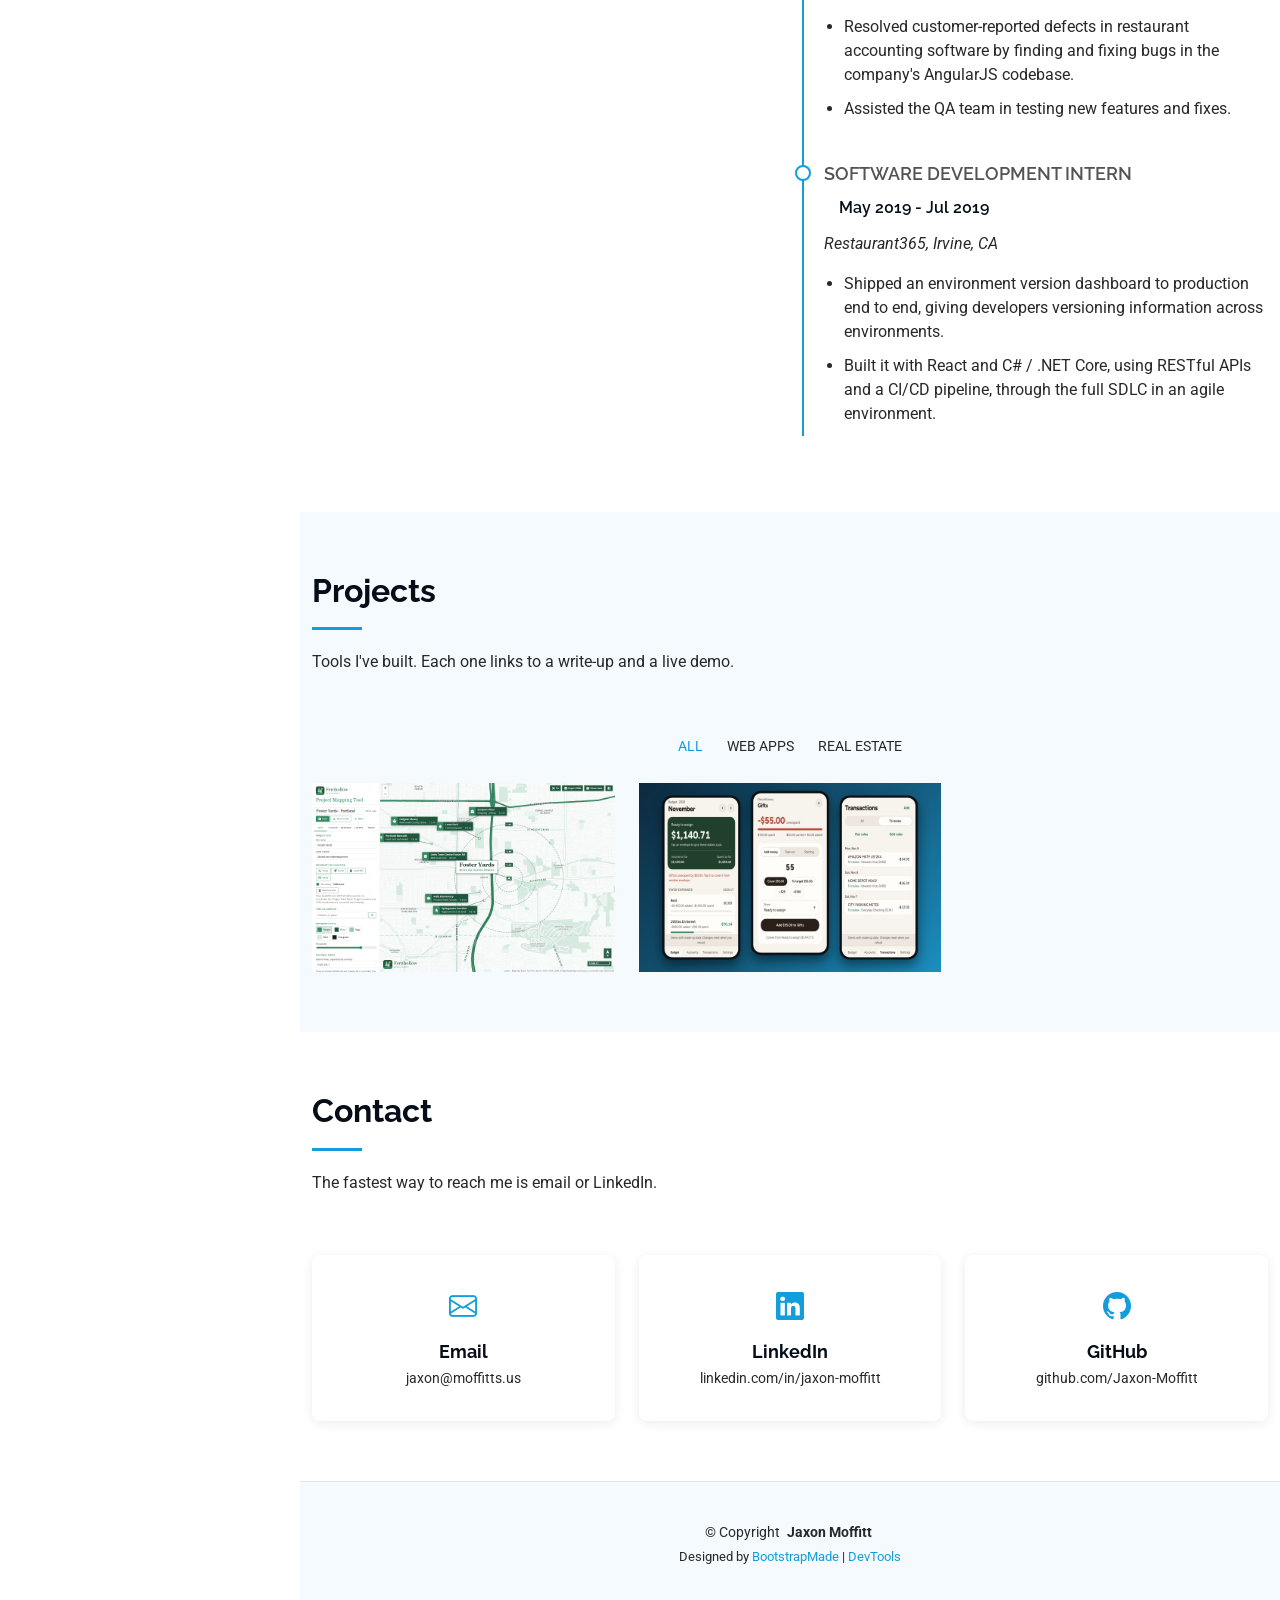
==== commit 4e05f017: "Add the envelope budget app to Projects A project card, a details page and a screenshot, linking to " ====
--- a/index.html
+++ b/index.html
@@ -359,6 +359,18 @@
               </div>
             </div><!-- End Portfolio Item -->
 
+            <div class="col-lg-4 col-md-6 portfolio-item isotope-item filter-webapp">
+              <div class="portfolio-content h-100">
+                <img src="assets/img/portfolio-projects/project-budget-app.png" class="img-fluid" alt="Budget app screens: the Budget tab, an envelope, and transactions to review">
+                <div class="portfolio-info">
+                  <h4>Envelope Budget App</h4>
+                  <p>A shared budget for two, with automatic bank sync</p>
+                  <a href="assets/img/portfolio-projects/project-budget-app.png" title="Envelope Budget App" data-gallery="portfolio-gallery" class="glightbox preview-link"><i class="bi bi-zoom-in"></i></a>
+                  <a href="project-budget-app.html" title="More Details" class="details-link"><i class="bi bi-link-45deg"></i></a>
+                </div>
+              </div>
+            </div><!-- End Portfolio Item -->
+
           </div><!-- End Portfolio Container -->
 
         </div>
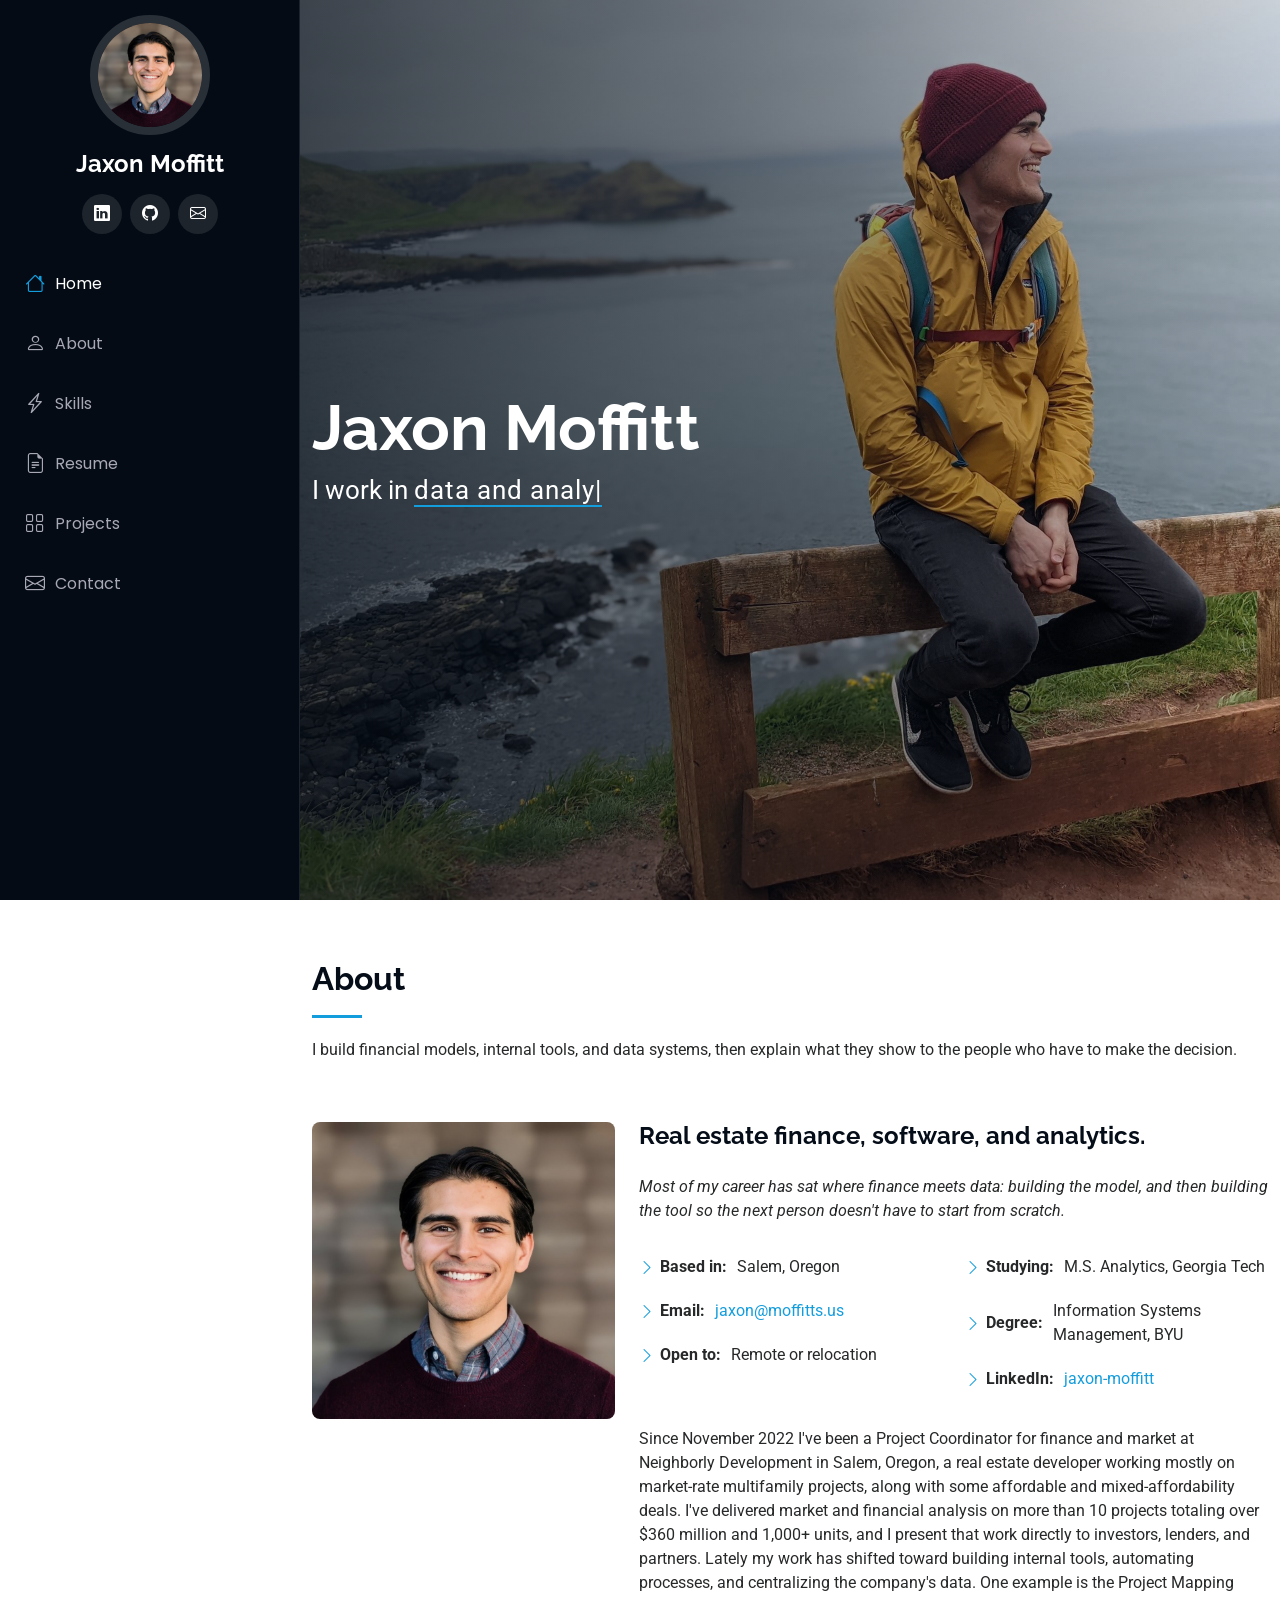
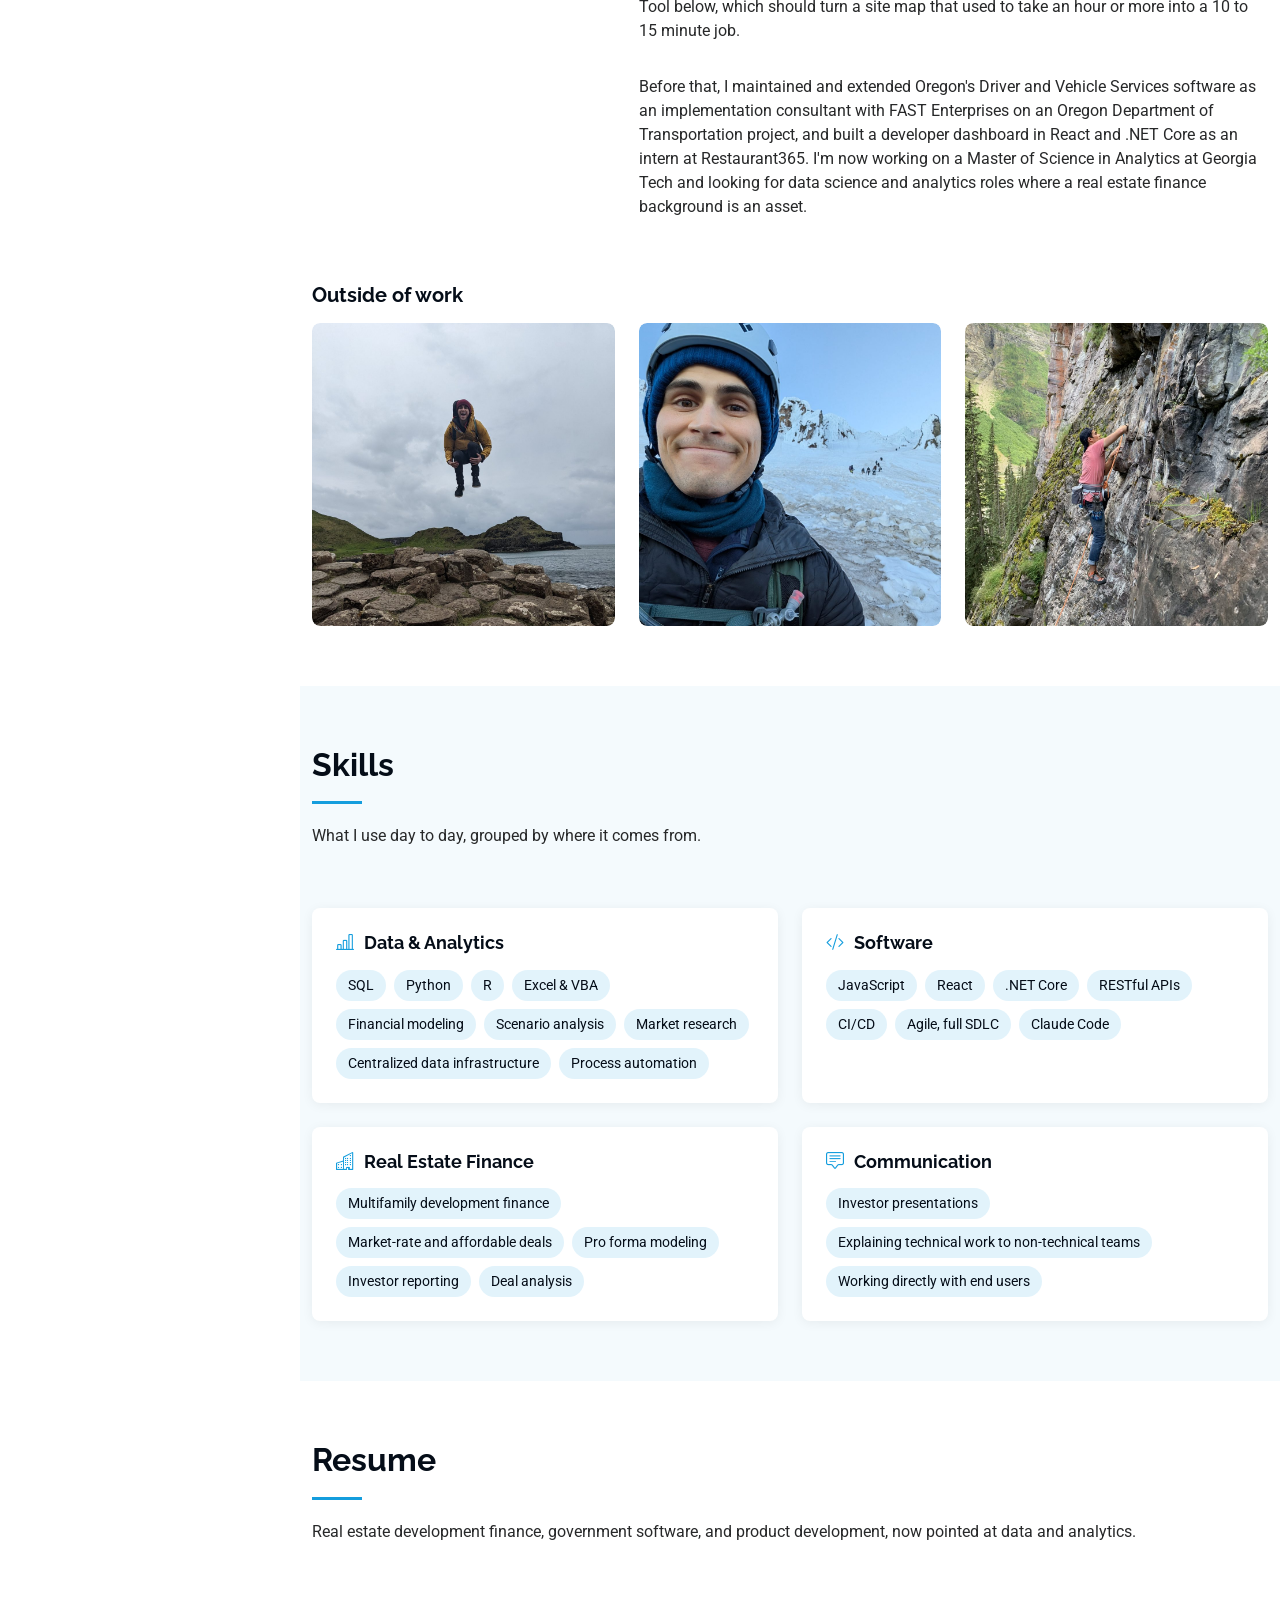
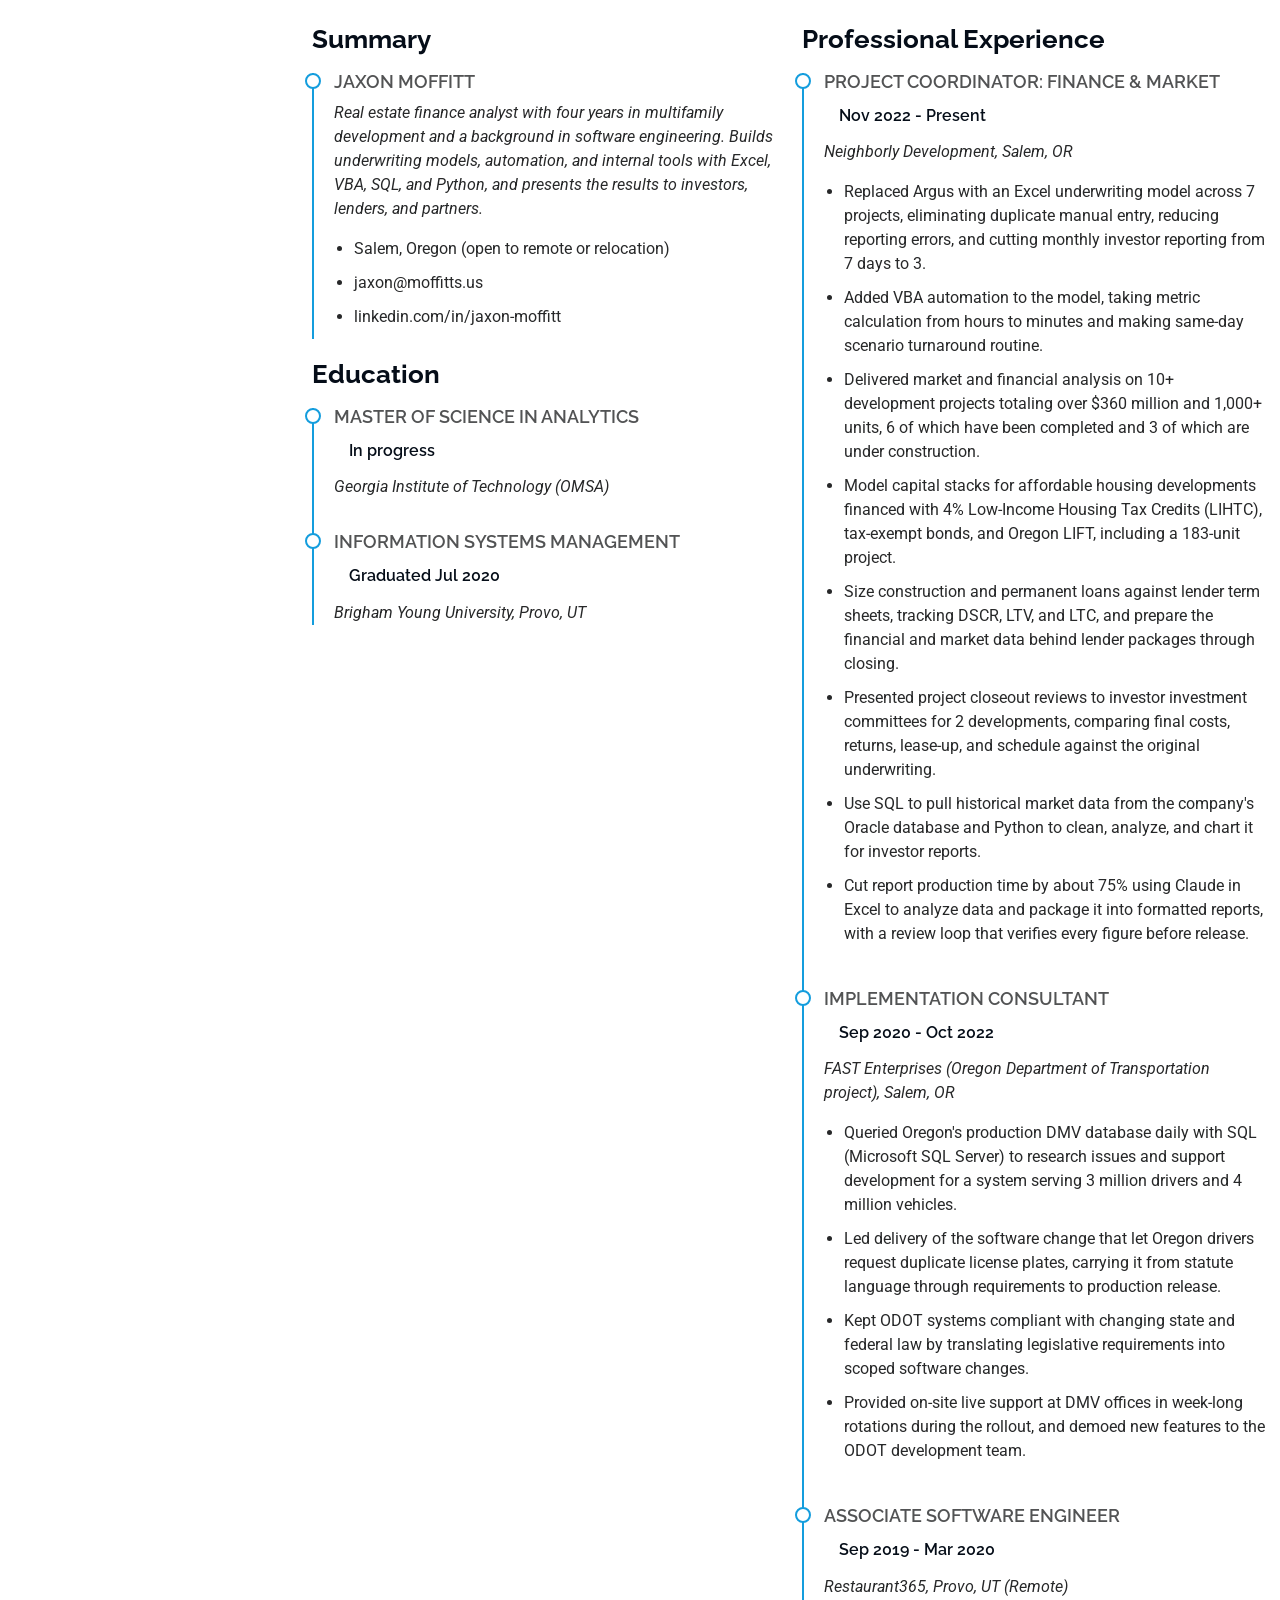
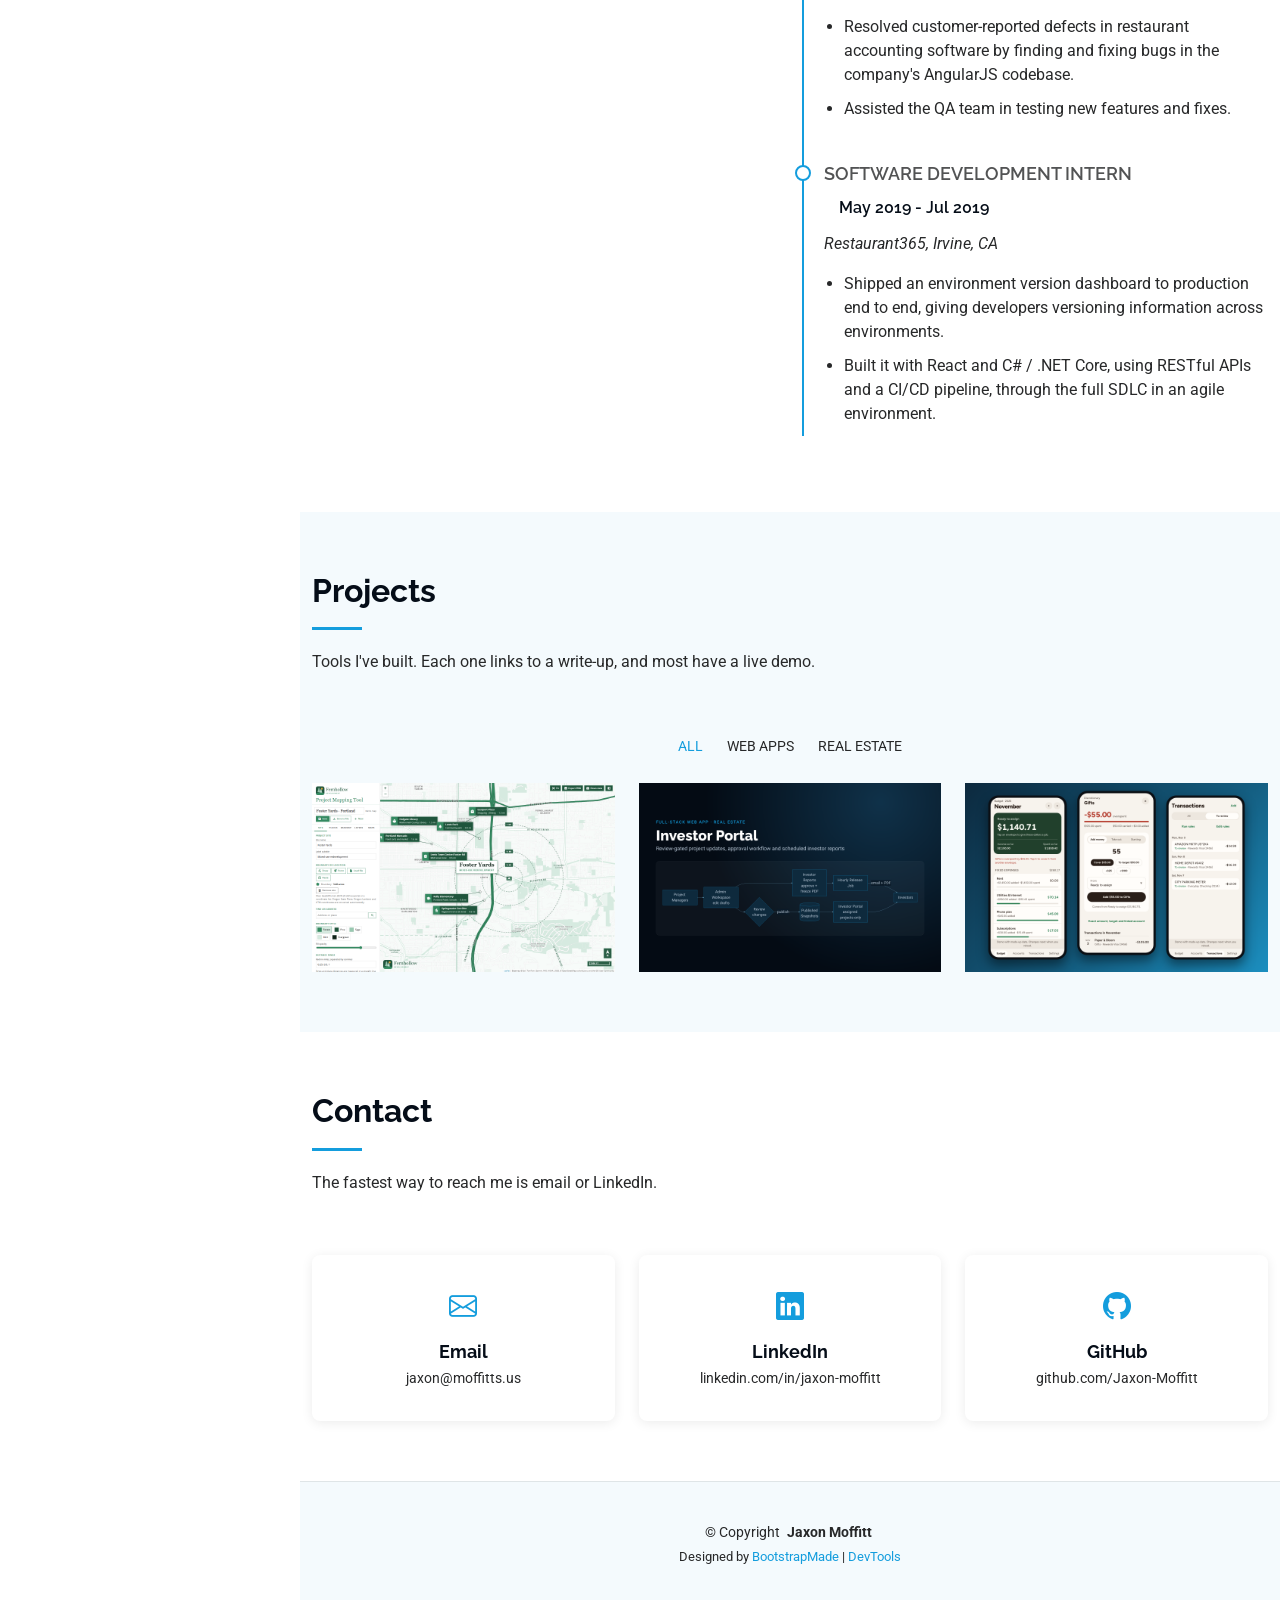
==== commit e12c8bd4: "Add Investor Portal project page with architecture diagrams New details page with the project write-" ====
--- a/index.html
+++ b/index.html
@@ -328,7 +328,7 @@
       <!-- Section Title -->
       <div class="container section-title" data-aos="fade-up">
         <h2>Projects</h2>
-        <p>Tools I've built. Each one links to a write-up and a live demo.</p>
+        <p>Tools I've built. Each one links to a write-up, and most have a live demo.</p>
       </div><!-- End Section Title -->
 
       <div class="container">
@@ -359,6 +359,18 @@
               </div>
             </div><!-- End Portfolio Item -->
 
+            <div class="col-lg-4 col-md-6 portfolio-item isotope-item filter-webapp filter-realestate">
+              <div class="portfolio-content h-100">
+                <img src="assets/img/portfolio-projects/project-investor-portal.png" class="img-fluid" alt="Investor Portal overview diagram: drafts are reviewed and published to investors, and reports are released on a schedule">
+                <div class="portfolio-info">
+                  <h4>Investor Portal</h4>
+                  <p>Built for Neighborly Development: live, review-gated project updates for investors</p>
+                  <a href="assets/img/portfolio-projects/project-investor-portal.png" title="Investor Portal" data-gallery="portfolio-gallery" class="glightbox preview-link"><i class="bi bi-zoom-in"></i></a>
+                  <a href="project-investor-portal.html" title="More Details" class="details-link"><i class="bi bi-link-45deg"></i></a>
+                </div>
+              </div>
+            </div><!-- End Portfolio Item -->
+
             <div class="col-lg-4 col-md-6 portfolio-item isotope-item filter-webapp">
               <div class="portfolio-content h-100">
                 <img src="assets/img/portfolio-projects/project-budget-app.png" class="img-fluid" alt="Budget app screens: the Budget tab, an envelope, and transactions to review">
--- a/assets/css/custom.css
+++ b/assets/css/custom.css
@@ -151,3 +151,46 @@
   overflow: hidden;
   border-radius: 8px;
 }
+
+/* Project details: architecture diagrams (rendered by Mermaid) */
+.portfolio-details .diagram-heading {
+  font-size: 20px;
+  font-weight: 700;
+  margin: 40px 0 12px;
+}
+
+.portfolio-details .diagram-intro {
+  max-width: 820px;
+}
+
+.portfolio-details .diagram-card {
+  background: var(--surface-color);
+  border: 1px solid color-mix(in srgb, var(--default-color), transparent 90%);
+  border-radius: 8px;
+  box-shadow: 0 2px 12px rgba(0, 0, 0, 0.06);
+  padding: 20px 20px 12px;
+  margin: 20px 0 28px;
+}
+
+.portfolio-details .diagram-card figcaption {
+  font-size: 15px;
+  margin-bottom: 12px;
+  color: color-mix(in srgb, var(--default-color), transparent 20%);
+}
+
+/* Wide diagrams scroll sideways on small screens instead of shrinking to unreadable */
+.portfolio-details .diagram-scroll {
+  overflow-x: auto;
+}
+
+.portfolio-details pre.mermaid {
+  margin: 0;
+  background: none;
+  text-align: center;
+  font-size: 14px;
+  white-space: pre;
+}
+
+.portfolio-details pre.mermaid svg {
+  height: auto;
+}
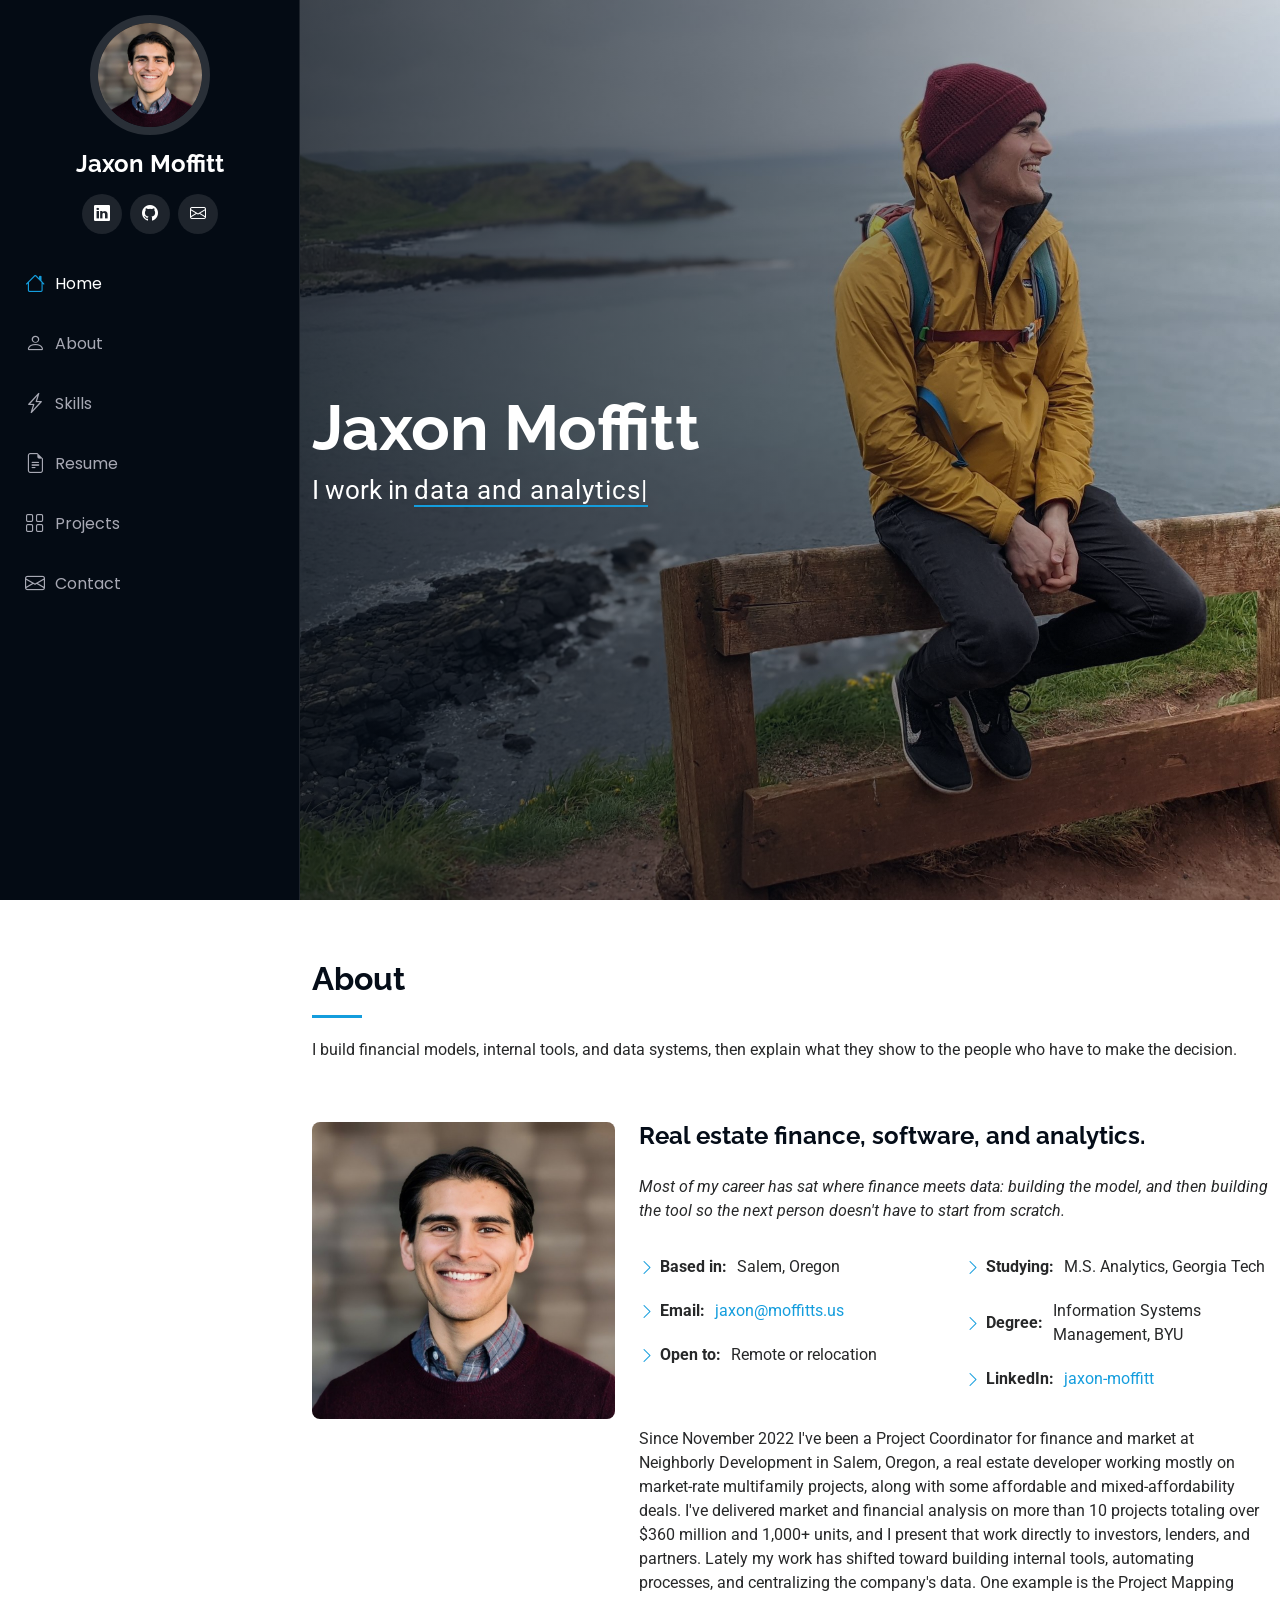
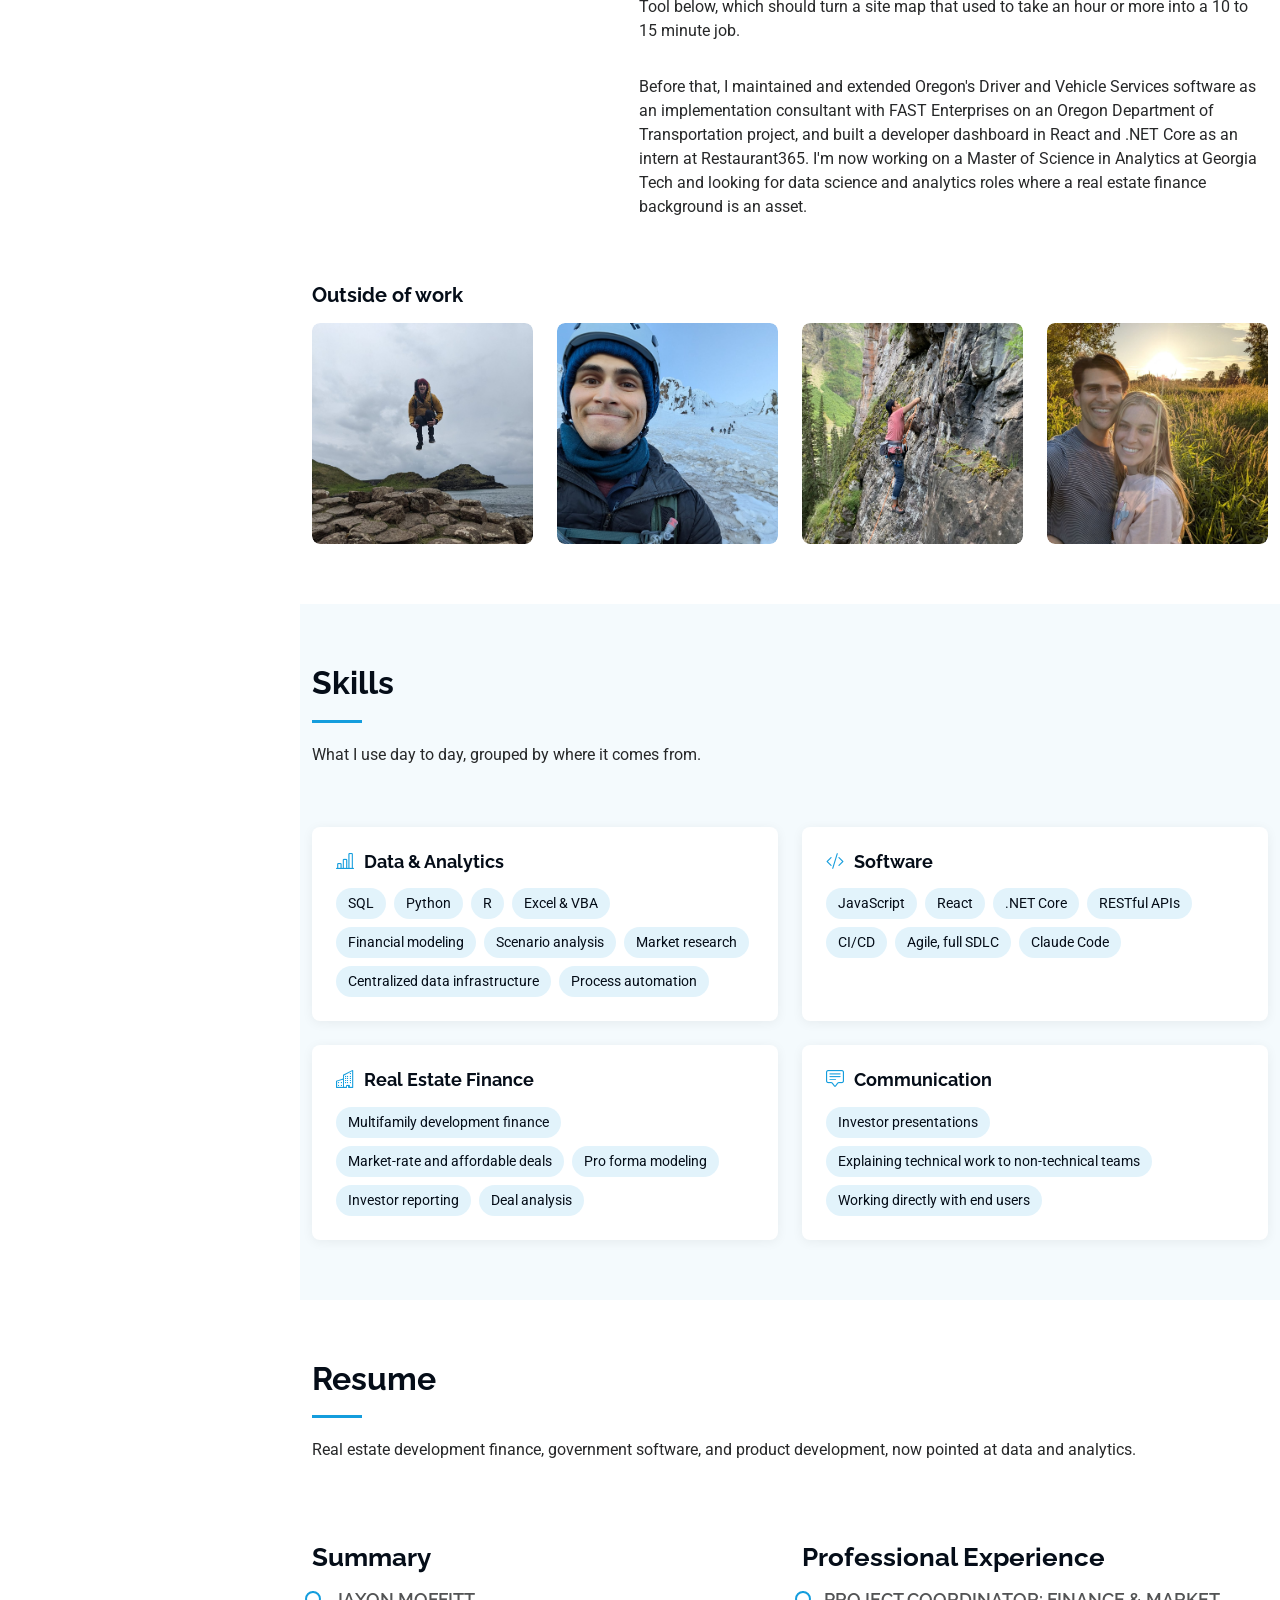
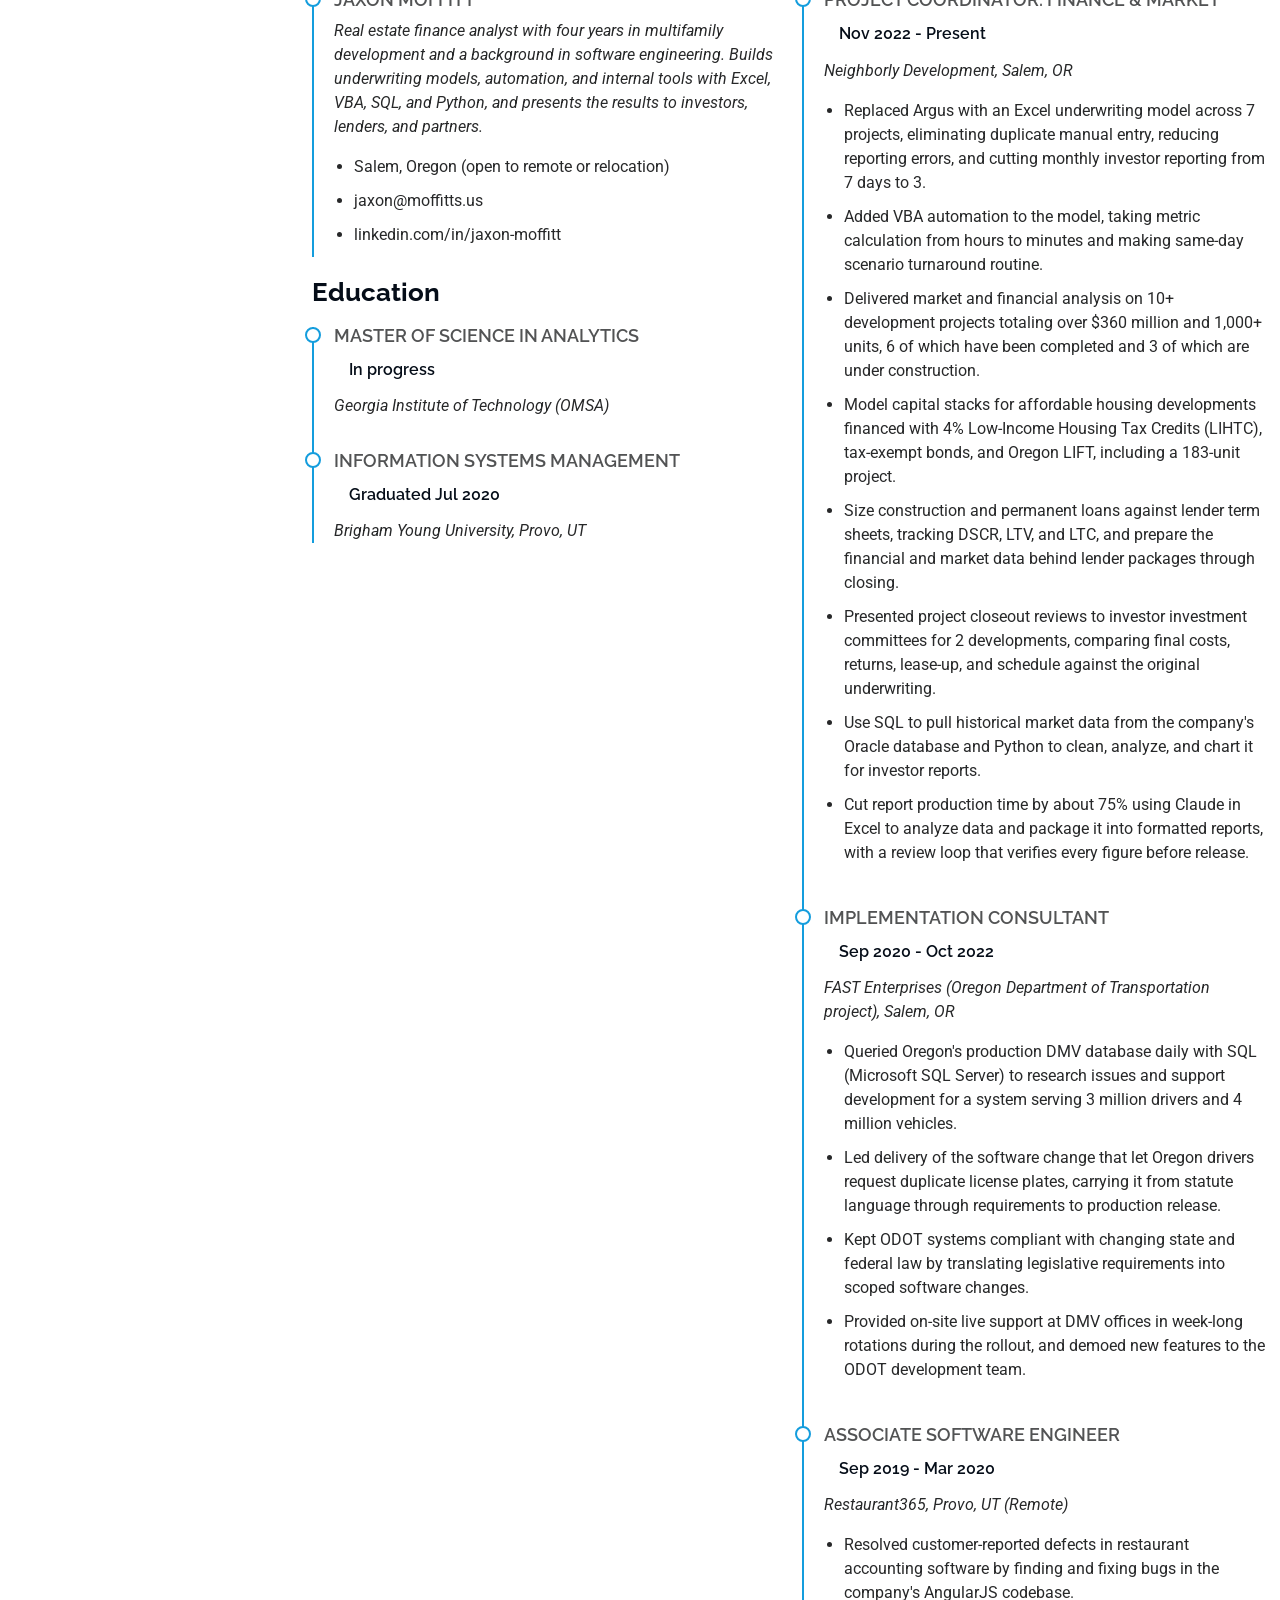
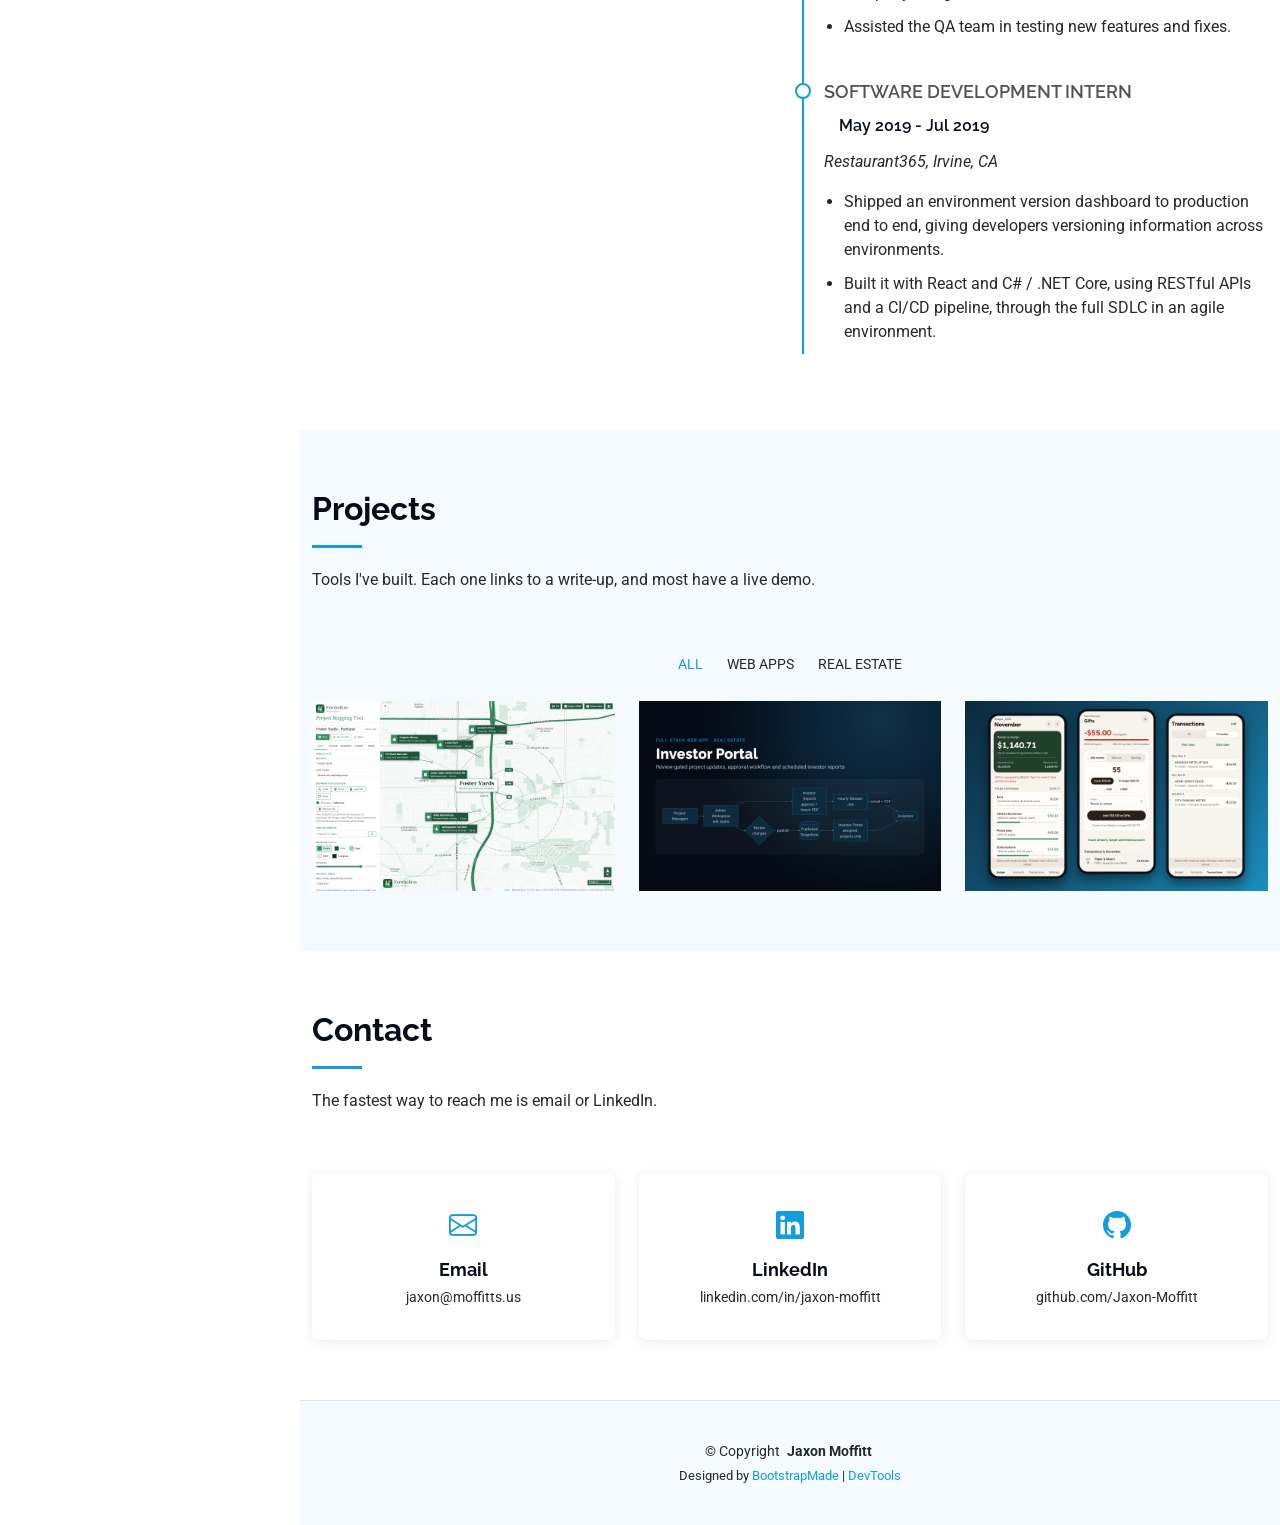
==== commit bfd92cf8: "Add sunset field photo to Outside of work strip The strip is now 4 across on desktop and 2x2 on phon" ====
--- a/index.html
+++ b/index.html
@@ -131,14 +131,17 @@
         <div class="life-photos" data-aos="fade-up" data-aos-delay="150">
           <h3>Outside of work</h3>
           <div class="row gy-3">
-            <div class="col-4">
+            <div class="col-6 col-md-3">
               <a href="assets/img/site/life-causeway-jump.jpg" class="glightbox" data-gallery="life"><img src="assets/img/site/life-causeway-jump.jpg" class="img-fluid" alt="Jaxon jumping on the basalt columns of the Giant's Causeway"></a>
             </div>
-            <div class="col-4">
+            <div class="col-6 col-md-3">
               <a href="assets/img/site/life-mountain.jpg" class="glightbox" data-gallery="life"><img src="assets/img/site/life-mountain.jpg" class="img-fluid" alt="Jaxon in a climbing helmet on a snowy mountain"></a>
             </div>
-            <div class="col-4">
+            <div class="col-6 col-md-3">
               <a href="assets/img/site/life-climbing.jpg" class="glightbox" data-gallery="life"><img src="assets/img/site/life-climbing.jpg" class="img-fluid" alt="Jaxon rock climbing on a cliff face above a forested valley"></a>
+            </div>
+            <div class="col-6 col-md-3">
+              <a href="assets/img/site/life-sunset-field.jpg" class="glightbox" data-gallery="life"><img src="assets/img/site/life-sunset-field.jpg" class="img-fluid" alt="Selfie of Jaxon and a friend smiling in a field of tall grass at sunset"></a>
             </div>
           </div>
         </div>
--- a/assets/css/custom.css
+++ b/assets/css/custom.css
@@ -194,3 +194,81 @@
 .portfolio-details pre.mermaid svg {
   height: auto;
 }
+
+/* Sidebar: compact in steps on short windows so the menu fits without a scrollbar */
+.header {
+  scrollbar-width: none; /* still scrolls on very short windows, just without a visible bar */
+}
+
+.header::-webkit-scrollbar {
+  display: none;
+}
+
+.header .profile-img img,
+.header .navmenu a {
+  transition: width 0.3s, padding 0.3s, margin 0.3s;
+}
+
+@media (max-height: 700px) {
+  .header .profile-img img {
+    width: 96px;
+    margin: 12px auto;
+    border-width: 6px;
+  }
+
+  .header .social-links {
+    margin-bottom: 14px;
+  }
+
+  .header .navmenu a {
+    padding: 11px 10px;
+  }
+
+  .header .navmenu ul {
+    padding-bottom: 12px;
+  }
+}
+
+@media (max-height: 560px) {
+  .header .profile-img img {
+    width: 64px;
+    margin: 10px auto;
+    border-width: 4px;
+  }
+
+  .header .logo {
+    margin-bottom: 10px;
+  }
+
+  .header .logo h1 {
+    font-size: 20px;
+  }
+
+  .header .social-links {
+    margin-bottom: 8px;
+  }
+
+  .header .social-links a {
+    width: 34px;
+    height: 34px;
+    font-size: 14px;
+  }
+
+  .header .navmenu a {
+    padding: 8px 10px;
+  }
+
+  .header .navmenu ul {
+    padding-bottom: 8px;
+  }
+}
+
+@media (max-height: 440px) {
+  .header .profile-img {
+    display: none;
+  }
+
+  .header .logo {
+    margin-top: 16px;
+  }
+}
